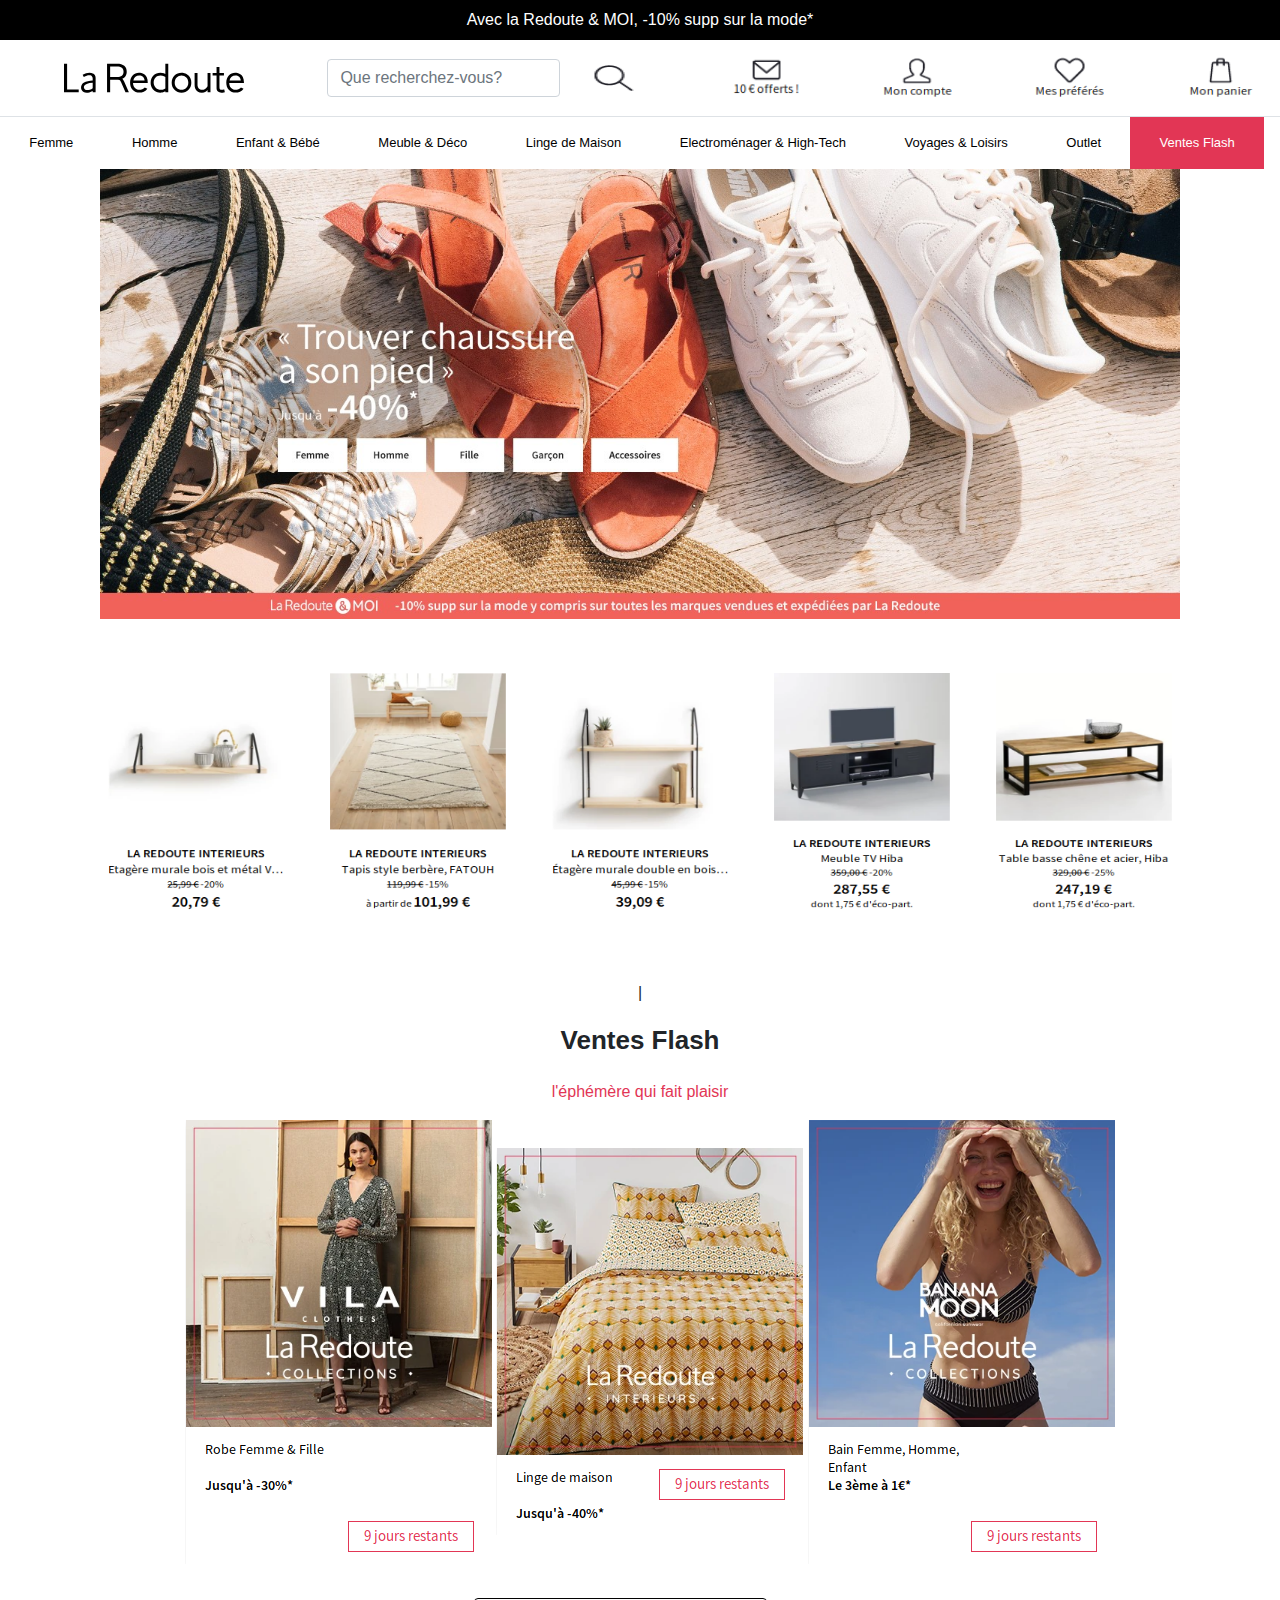
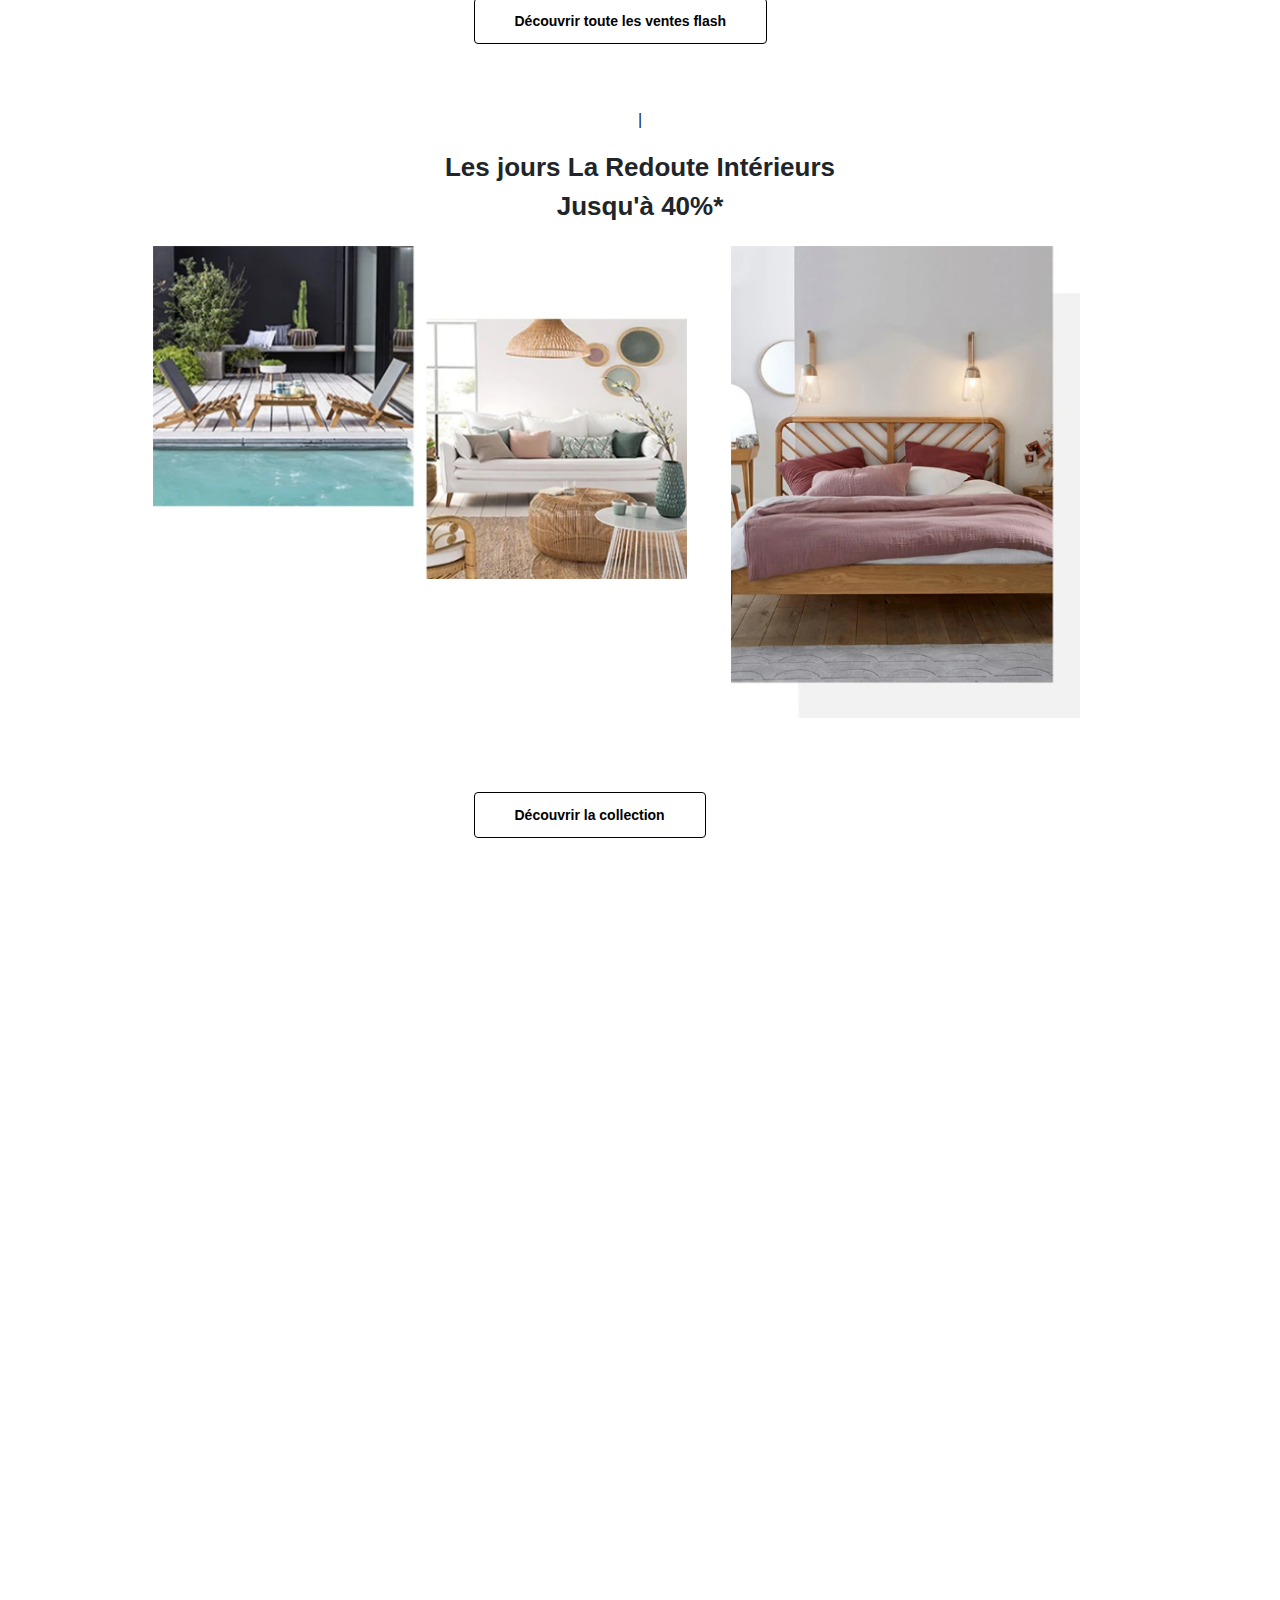
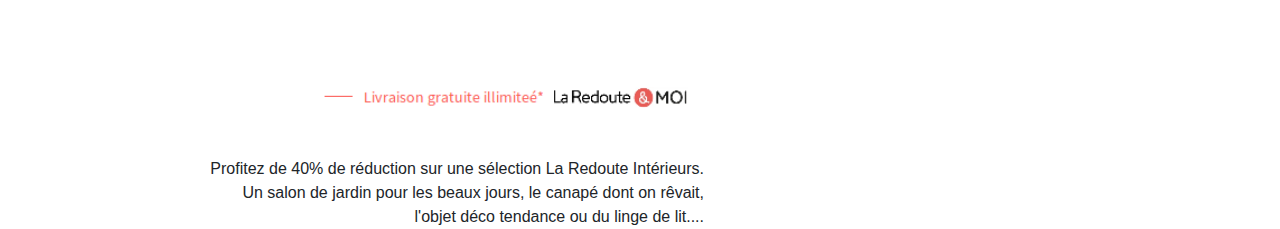
==== index.html @ 473d4fde "images à jour / carousel 1 & 2 + bloc 1 ok" ====
<!doctype html>
<html lang="fr">
<head>
  <meta charset="utf-8" />
  <meta name="viewport" content="width=device-width, initial-scale=1, shrink-to-fit=no">
  <link rel="stylesheet" href="https://stackpath.bootstrapcdn.com/bootstrap/4.3.1/css/bootstrap.min.css" integrity="sha384-ggOyR0iXCbMQv3Xipma34MD+dH/1fQ784/j6cY/iJTQUOhcWr7x9JvoRxT2MZw1T" crossorigin="anonymous" />
  <link rel="stylesheet" href="style.css" />
</head>
<body>
  <!--LE HEADER-->
  <header>
    <!--LA BARRE NOIR-->
    <div class="d-block p-2   text-white text-center col-sm-2 col-md col-lg"><p class="text1">Avec la Redoute & MOI, -10% supp sur la mode*</p>
    </div>
    <!--LA NAVBAR AVEC LOGO-->
    <nav id="nav1" class="navbar navbar-light bg-white border-bottom col-sm-2 col-md col-lg  ">
      <a class="navbar-brand" href="#">
        <img src="images/0a.svg" class="ml-5" width="180" height="46.2" alt="Logo LaRedoute">
      </a>
      <form class="form-inline"> 
        <input class="form-control mr-sm-2 " width="80" height="40" type="search" placeholder="Que recherchez-vous?" aria-label="Search">
                <button class="btn btn-default my-2 my-sm-0" type="submit"><span class="glyphicon glyphicon-search"><img src="icons/1a.png" class="mr-1 " width="60" height="40" alt="search" /></button>
        </form>
        <img src="icons/1b.png" class="mr-1 " width="80" height="60" alt="mail"/>
        <img src="icons/1c.png" class="mr-1" width="80" height="60" alt="avatar" />
        <img src="icons/1d.png" class="mr-1" width="80" height="60" alt="coeur" />
        <img src="icons/1e.png" class="mr-1" width="80" height="60" alt="panier" />
      </nav>
      <!--2EME NAVBAR AVEC VENTE FLASH ACTIVE-->
      <nav class="nav nav-pills flex-column flex-sm-row">
        <a class="flex-sm-fill text-sm-center nav-link p-3 elementnav " href="#">Femme</a>
        <a class="flex-sm-fill text-sm-center nav-link p-3 elementnav " href="#">Homme</a>
        <a class="flex-sm-fill text-sm-center nav-link p-3 elementnav" href="#">Enfant & Bébé</a>
        <a class="flex-sm-fill text-sm-center nav-link p-3 elementnav" href="#">Meuble & Déco</a>
        <a class="flex-sm-fill text-sm-center nav-link p-3 elementnav" href="#">Linge de Maison</a>
        <a class="flex-sm-fill text-sm-center nav-link p-3 elementnav " href="#">Electroménager & High-Tech</a>
        <a class="flex-sm-fill text-sm-center nav-link p-3 elementnav " href="#">Voyages & Loisirs</a>
        <a class="flex-sm-fill text-sm-center nav-link p-3 elementnav" href="#">Outlet</a>
        <a class="flex-sm-fill text-sm-center nav-link active mr-3 vflash p-3 rounded-0 elementnav bg-danger"  href="#">Ventes Flash</a>
      </nav>


        <!-- Le BODY -->


      <!--LE FOND D'ECRAN-->
      <div class="container" >
        <div class="row">
          <div class="col-sm-12 col-md-12 col-lg-12 ">
            <a href="#"><img id="img1" src="images/1a.jpg" class=" img-fluid img-responsive col col-md-12 col-lg-12 align-items-center"  alt="La redoute fond principal" /></a>
          </div>
        </div>

        <div class="d-block p-4 bg-white section"></div>

<!-- CAROUSEL 1 -->



        <div class="container">
          <div class="row">
            <div class="col    font-weight-bold ">
              <a href="#"><img src="images/2a.png" class=" img-responsive graduateicon" width="190" height="250" alt="image article1"  /></a>
              
            </div>
            <div class="col font-weight-bold">
             <a href="#"><img src="images/2b.png" class=" img-responsive graduateicon" width="190" height="250" alt="image article1"  /></a>
           
            </div>
            <div class="col  font-weight-bold">
             <a href="#"><img src="images/2c.png" class=" img-responsive graduateicon" width="190" height="250" alt="image article1"  /></a>
             
            </div>

            <div class="col  font-weight-bold">
             <a href="#"><img src="images/2d.png" class=" img-responsive graduateicon" width="190" height="250" alt="image article1"  /></a>
             
            </div>

            <div class="col  font-weight-bold">
              <a href="#"><img src="images/2e.png" class=" img-responsive graduateicon" width="190" height="250" alt="image article1"  /></a>
             
            </div>
          </div>
        </div>

        <p><br /><br /></p>

        <div id="catalog" class="catalog-subtitle titre">
  <p class="nand">|</p>
   <p class="catalog">Ventes Flash</p>
  <p id="police1">l'éphémère qui fait plaisir</p>
</div>



<!-- CROUSEL 2 -->

<div id="carousel2" class="carousel slide" data-ride="carousel" data-interval="false">
  <div class="carousel-inner">
    <div class="carousel-item active">
      <img src="images/3a.png" class="d-inline" alt="...">
    <img src="images/3b.png" class="d-inline" alt="...">
    <img src="images/3c.png" class="d-inline" alt="...">
    </div>
    
    <div class="carousel-item">
      <img src="images/3d.png" class="d-inline" alt="...">
    <img src="images/3e.png" class="d-inline" alt="...">
    <img src="images/3f.png" class="d-inline" alt="...">
    </div>

    
  </div>
   <a class="left carousel-control" href="#carousel2" role="button" data-slide="prev">
      <span id="chevron1" class="glyphicon glyphicon-chevron-left" aria-hidden="true"> </span>
    <span class="sr-only">Previous</span>
    </a>
  <a class="right carousel-control" href="#carousel-example-generic" role="button" data-slide="next">
    <span id="chevron2" class="glyphicon glyphicon-chevron-right" aria-hidden="true"></span>
    <span class="sr-only">Next</span>
  </a>
</div>

<button id="button0" type="button" class="btn btn-outline-dark" data-target="#">Découvrir toute les ventes flash</button>

<p><br /><br /></p>

<!-- Bloc 1 après carousel 2 -->

<div class="catalog-subtitle titre">
  <p class="nand">|</p>
    <p class="catalog">Les jours La Redoute Intérieurs<br />
Jusqu'à 40%*</p>
</div>

  <div class="row">

        <div id="bloc1" class="col-xs-12 col-sm-5"> <img src="images/4b.png" title="Découvrir la collection" width="120%"></div>

       <div id="bloc2" class="col-xs-12 col-sm-7"> 
       
         
        <img src="images/4a.png" title="Découvrir la collection" width="55%"></div>

        <div id="bloc3" class="col-xs-12 col-sm-5"> <img src="images/4c.png" title="Découvrir la collection" width="145%"></div>

        <p id="p1" class="text margin-b">Profitez de 40% de réduction sur une sélection La Redoute Intérieurs.<br />
          Un salon de jardin pour les beaux jours, le canapé dont on rêvait,<br />
        l'objet déco tendance ou du linge de lit....</p>
     
 </div>

<p><br /><br /></p>


 <button id="button0" type="button" class="btn btn-outline-dark" data-target="#">Découvrir la collection</button>

 <p><br /><br /></p>




 










        <footer>


        </footer>
        <script src="https://code.jquery.com/jquery-3.3.1.slim.min.js" integrity="sha384-q8i/X+965DzO0rT7abK41JStQIAqVgRVzpbzo5smXKp4YfRvH+8abtTE1Pi6jizo" crossorigin="anonymous"></script>
        <script src="https://cdnjs.cloudflare.com/ajax/libs/popper.js/1.14.7/umd/popper.min.js" integrity="sha384-UO2eT0CpHqdSJQ6hJty5KVphtPhzWj9WO1clHTMGa3JDZwrnQq4sF86dIHNDz0W1" crossorigin="anonymous"></script>
        <script src="https://stackpath.bootstrapcdn.com/bootstrap/4.3.1/js/bootstrap.min.js" integrity="sha384-JjSmVgyd0p3pXB1rRibZUAYoIIy6OrQ6VrjIEaFf/nJGzIxFDsf4x0xIM+B07jRM" crossorigin="anonymous"></script>
      </body>
      </html>
---- style.css ----
/*PARTIE HEADER*/

  /*LE BLOC NOIR*/
  .d-block
  {
    background-color: black;
    height:40px;
  }

  /*LA NAV BARRE AVEC LE LOGO*/





  /*LA NAV AVEC VENTES FLASH ACTIVE*/

  .vflash
  {
    background-color: #e23655 !important;
  }

  .elementnav
  {
    color: black;
    font-size: 13px;
}


/*PARTIE BODY*/


body {
	background-color: #ffffff;
}


header {
	background-color: #ffffff;
}

#img1
{
width: 100%;
height: 100%;
position: relative;
}

.catalog
{
	margin-top: 0;
margin-bottom: 20px;
font-size: 26px;
font-weight: bold;
text-align: center;
}

#bloc1
{
 position: relative;
 left: 6%;
 }

 #bloc2
 {
 	position: relative;
 	left: 15%;
 }

#bloc3
{
	position: absolute;
	top: 365%;
	left: -4%;
}

#p1
{
	text-align: right;
width: 100%;
padding-left: 35%;
position: absolute;
left: -45%;
top : 373%;
}

#button0
{
	margin-top: 10px;
background: transparent;
border: solid 1px #010101;
padding: 14px 40px;
font: 600 14px 'Source Sans Pro',arial;
    font-family: "Source Sans Pro", arial;
color: #010101;
position: relative;
left: 35%;
}

#carousel2 
{
	background-image:none !important;
   filter:none !important;
   position: relative;
   left: 9%;
}

.glyphicon.glyphicon-chevron-right
{
   color:black; 
   }
   
  #chevron1, #chevron2
   {
   	margin-left : 10%;
   	color:black;
   } 

.nand 
{
text-align: center;
}

#police1
{
	color: #E23655;
	font-family: 'Sacramento',arial!important;
text-align: center;

}
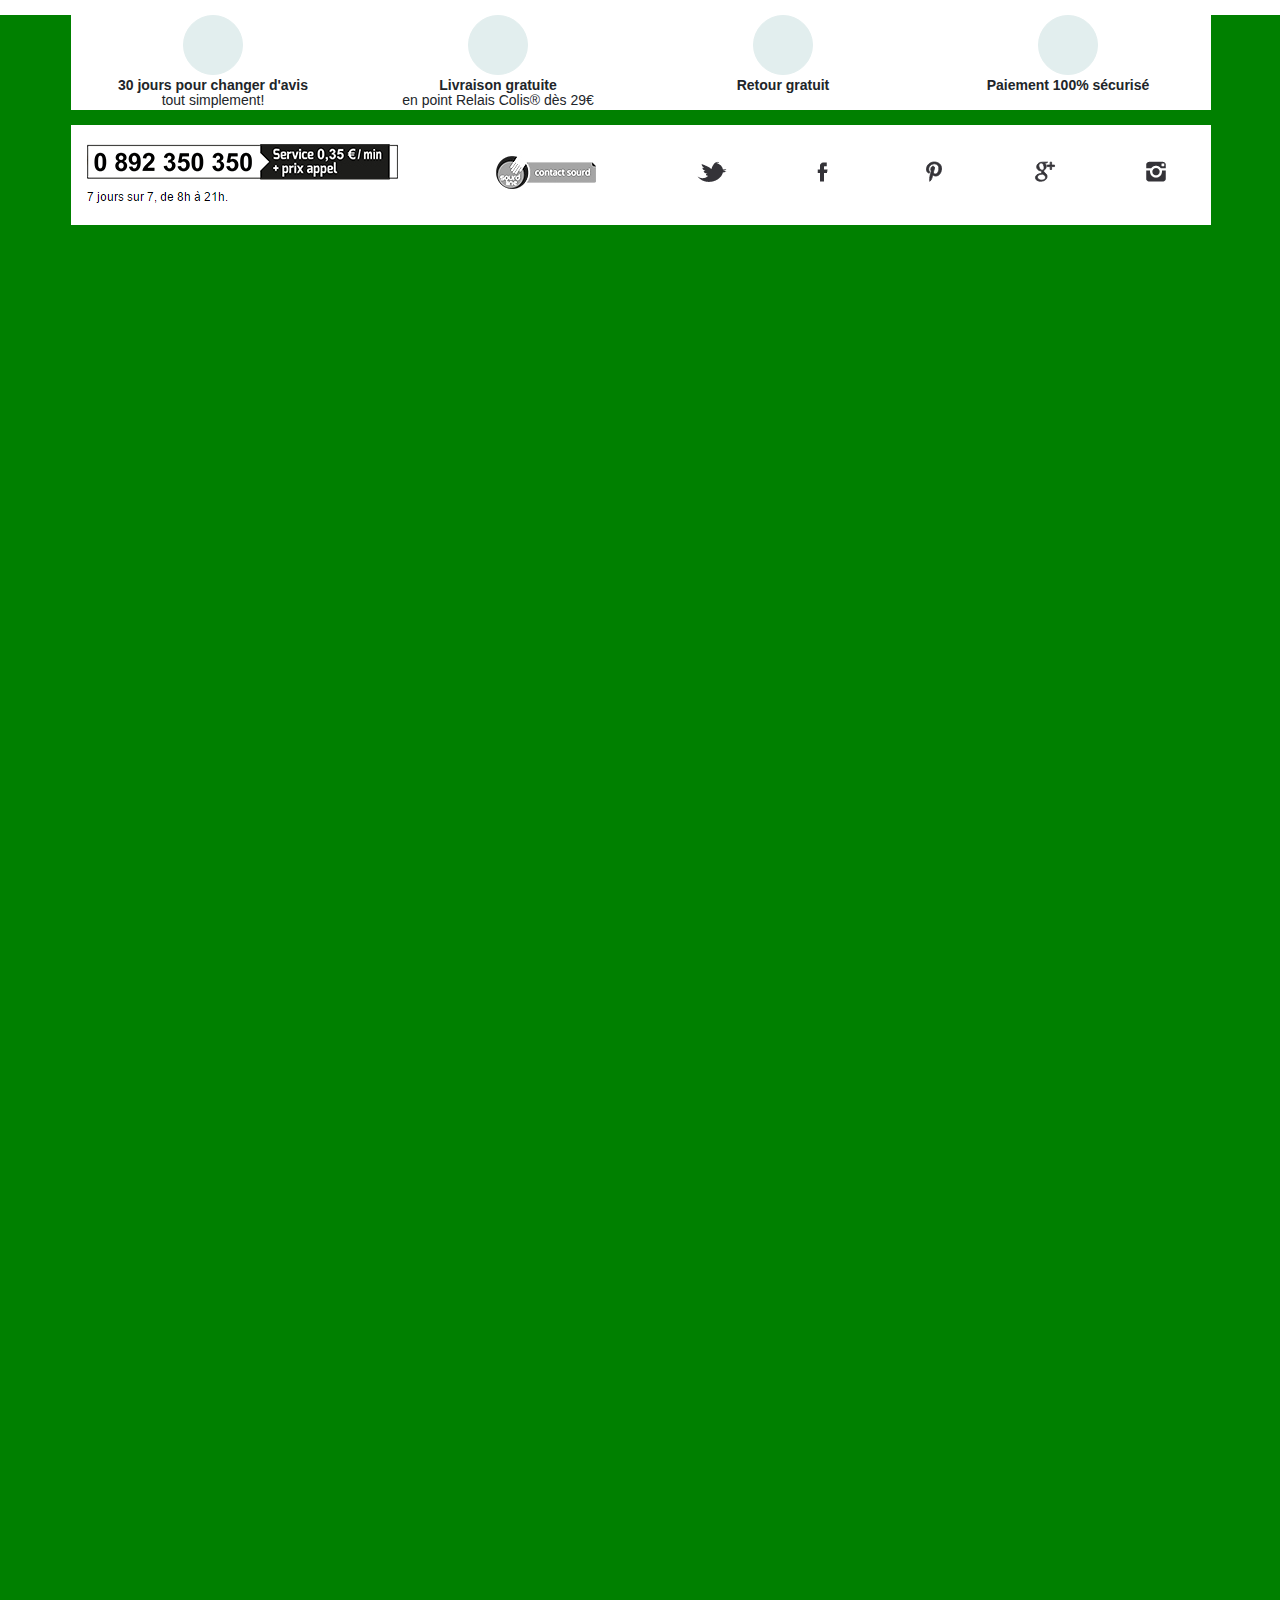
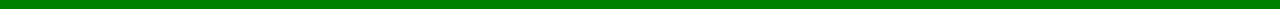
==== commit b3356c2a: "footer en cours" ====
--- a/index.html
+++ b/index.html
@@ -1,167 +1,15 @@
+
 <!doctype html>
 <html lang="fr">
+
 <head>
-  <meta charset="utf-8" />
+  <meta charset="utf-8">
+  <link rel="stylesheet" href="https://stackpath.bootstrapcdn.com/bootstrap/4.3.1/css/bootstrap.min.css" integrity="sha384-ggOyR0iXCbMQv3Xipma34MD+dH/1fQ784/j6cY/iJTQUOhcWr7x9JvoRxT2MZw1T" crossorigin="anonymous" />
   <meta name="viewport" content="width=device-width, initial-scale=1, shrink-to-fit=no">
-  <link rel="stylesheet" href="https://stackpath.bootstrapcdn.com/bootstrap/4.3.1/css/bootstrap.min.css" integrity="sha384-ggOyR0iXCbMQv3Xipma34MD+dH/1fQ784/j6cY/iJTQUOhcWr7x9JvoRxT2MZw1T" crossorigin="anonymous" />
-  <link rel="stylesheet" href="style.css" />
+  <link rel="stylesheet" href="style.css"/>
+  <link rel="stylesheet" media="screen and (max-width: 1280px)" href="petite_resolution.css" />
 </head>
 <body>
-  <!--LE HEADER-->
-  <header>
-    <!--LA BARRE NOIR-->
-    <div class="d-block p-2   text-white text-center col-sm-2 col-md col-lg"><p class="text1">Avec la Redoute & MOI, -10% supp sur la mode*</p>
-    </div>
-    <!--LA NAVBAR AVEC LOGO-->
-    <nav id="nav1" class="navbar navbar-light bg-white border-bottom col-sm-2 col-md col-lg  ">
-      <a class="navbar-brand" href="#">
-        <img src="images/0a.svg" class="ml-5" width="180" height="46.2" alt="Logo LaRedoute">
-      </a>
-      <form class="form-inline"> 
-        <input class="form-control mr-sm-2 " width="80" height="40" type="search" placeholder="Que recherchez-vous?" aria-label="Search">
-                <button class="btn btn-default my-2 my-sm-0" type="submit"><span class="glyphicon glyphicon-search"><img src="icons/1a.png" class="mr-1 " width="60" height="40" alt="search" /></button>
-        </form>
-        <img src="icons/1b.png" class="mr-1 " width="80" height="60" alt="mail"/>
-        <img src="icons/1c.png" class="mr-1" width="80" height="60" alt="avatar" />
-        <img src="icons/1d.png" class="mr-1" width="80" height="60" alt="coeur" />
-        <img src="icons/1e.png" class="mr-1" width="80" height="60" alt="panier" />
-      </nav>
-      <!--2EME NAVBAR AVEC VENTE FLASH ACTIVE-->
-      <nav class="nav nav-pills flex-column flex-sm-row">
-        <a class="flex-sm-fill text-sm-center nav-link p-3 elementnav " href="#">Femme</a>
-        <a class="flex-sm-fill text-sm-center nav-link p-3 elementnav " href="#">Homme</a>
-        <a class="flex-sm-fill text-sm-center nav-link p-3 elementnav" href="#">Enfant & Bébé</a>
-        <a class="flex-sm-fill text-sm-center nav-link p-3 elementnav" href="#">Meuble & Déco</a>
-        <a class="flex-sm-fill text-sm-center nav-link p-3 elementnav" href="#">Linge de Maison</a>
-        <a class="flex-sm-fill text-sm-center nav-link p-3 elementnav " href="#">Electroménager & High-Tech</a>
-        <a class="flex-sm-fill text-sm-center nav-link p-3 elementnav " href="#">Voyages & Loisirs</a>
-        <a class="flex-sm-fill text-sm-center nav-link p-3 elementnav" href="#">Outlet</a>
-        <a class="flex-sm-fill text-sm-center nav-link active mr-3 vflash p-3 rounded-0 elementnav bg-danger"  href="#">Ventes Flash</a>
-      </nav>
-
-
-        <!-- Le BODY -->
-
-
-      <!--LE FOND D'ECRAN-->
-      <div class="container" >
-        <div class="row">
-          <div class="col-sm-12 col-md-12 col-lg-12 ">
-            <a href="#"><img id="img1" src="images/1a.jpg" class=" img-fluid img-responsive col col-md-12 col-lg-12 align-items-center"  alt="La redoute fond principal" /></a>
-          </div>
-        </div>
-
-        <div class="d-block p-4 bg-white section"></div>
-
-<!-- CAROUSEL 1 -->
-
-
-
-        <div class="container">
-          <div class="row">
-            <div class="col    font-weight-bold ">
-              <a href="#"><img src="images/2a.png" class=" img-responsive graduateicon" width="190" height="250" alt="image article1"  /></a>
-              
-            </div>
-            <div class="col font-weight-bold">
-             <a href="#"><img src="images/2b.png" class=" img-responsive graduateicon" width="190" height="250" alt="image article1"  /></a>
-           
-            </div>
-            <div class="col  font-weight-bold">
-             <a href="#"><img src="images/2c.png" class=" img-responsive graduateicon" width="190" height="250" alt="image article1"  /></a>
-             
-            </div>
-
-            <div class="col  font-weight-bold">
-             <a href="#"><img src="images/2d.png" class=" img-responsive graduateicon" width="190" height="250" alt="image article1"  /></a>
-             
-            </div>
-
-            <div class="col  font-weight-bold">
-              <a href="#"><img src="images/2e.png" class=" img-responsive graduateicon" width="190" height="250" alt="image article1"  /></a>
-             
-            </div>
-          </div>
-        </div>
-
-        <p><br /><br /></p>
-
-        <div id="catalog" class="catalog-subtitle titre">
-  <p class="nand">|</p>
-   <p class="catalog">Ventes Flash</p>
-  <p id="police1">l'éphémère qui fait plaisir</p>
-</div>
-
-
-
-<!-- CROUSEL 2 -->
-
-<div id="carousel2" class="carousel slide" data-ride="carousel" data-interval="false">
-  <div class="carousel-inner">
-    <div class="carousel-item active">
-      <img src="images/3a.png" class="d-inline" alt="...">
-    <img src="images/3b.png" class="d-inline" alt="...">
-    <img src="images/3c.png" class="d-inline" alt="...">
-    </div>
-    
-    <div class="carousel-item">
-      <img src="images/3d.png" class="d-inline" alt="...">
-    <img src="images/3e.png" class="d-inline" alt="...">
-    <img src="images/3f.png" class="d-inline" alt="...">
-    </div>
-
-    
-  </div>
-   <a class="left carousel-control" href="#carousel2" role="button" data-slide="prev">
-      <span id="chevron1" class="glyphicon glyphicon-chevron-left" aria-hidden="true"> </span>
-    <span class="sr-only">Previous</span>
-    </a>
-  <a class="right carousel-control" href="#carousel-example-generic" role="button" data-slide="next">
-    <span id="chevron2" class="glyphicon glyphicon-chevron-right" aria-hidden="true"></span>
-    <span class="sr-only">Next</span>
-  </a>
-</div>
-
-<button id="button0" type="button" class="btn btn-outline-dark" data-target="#">Découvrir toute les ventes flash</button>
-
-<p><br /><br /></p>
-
-<!-- Bloc 1 après carousel 2 -->
-
-<div class="catalog-subtitle titre">
-  <p class="nand">|</p>
-    <p class="catalog">Les jours La Redoute Intérieurs<br />
-Jusqu'à 40%*</p>
-</div>
-
-  <div class="row">
-
-        <div id="bloc1" class="col-xs-12 col-sm-5"> <img src="images/4b.png" title="Découvrir la collection" width="120%"></div>
-
-       <div id="bloc2" class="col-xs-12 col-sm-7"> 
-       
-         
-        <img src="images/4a.png" title="Découvrir la collection" width="55%"></div>
-
-        <div id="bloc3" class="col-xs-12 col-sm-5"> <img src="images/4c.png" title="Découvrir la collection" width="145%"></div>
-
-        <p id="p1" class="text margin-b">Profitez de 40% de réduction sur une sélection La Redoute Intérieurs.<br />
-          Un salon de jardin pour les beaux jours, le canapé dont on rêvait,<br />
-        l'objet déco tendance ou du linge de lit....</p>
-     
- </div>
-
-<p><br /><br /></p>
-
-
- <button id="button0" type="button" class="btn btn-outline-dark" data-target="#">Découvrir la collection</button>
-
- <p><br /><br /></p>
-
-
-
-
- 
 
 
 
@@ -171,13 +19,66 @@
 
 
 
+<!---debut footer--->
+<footer id="footer">
+  <div class="container" id="ContainerSize1">
+    <div class="row ">
+      <div class="col-xs-12 col-md-12 col-sm-12" id="miniature">
 
-        <footer>
+        <div class="row">
+         <div class="col-sm-12 col-md-3" id="bloc">
+            <div class="cercle"></div>
+            <p class="text-center"><b>30 jours pour changer d'avis</b><br />tout simplement!</p>
+          </div>
+
+          <div class="col-sm-12 col-md-3 " id="bloc">
+            <div class="cercle"></div>
+            <p class="text-center"><b>Livraison gratuite</b><br /> en point Relais Colis® dès 29€</p>
+          </div>
+
+          <div class="col-sm-12 col-md-3 " id="bloc">
+            <div class="cercle"></div>
+            <p class="text-center"><b>Retour gratuit</b><br /></p>
+          </div>
+
+          <div class="col-sm-12 col-md-3 " id="bloc">
+            <div class="cercle"></div>
+            <p class="text-center"><b>Paiement 100% sécurisé</b><br /></p>
+          </div>
+
+        </div>
+      </div>
+    </div>
+  </div>
+
+<!---contact--->
+<div class="container" id="ContainerSize2">
+  <div class="row" id="RowSize">
+  <div class="col-xs-3 col-sm-4">
+<img src="imgyo/numero_payant2017.gif" id="ServiceClient" alt="">
+</div>
+
+<div class="col-sm-2 hidden-xs text-center">
+  <img src="imgyo/sourdine_new_bis.gif" id="Sourdine" alt="">
+</div>
 
 
-        </footer>
-        <script src="https://code.jquery.com/jquery-3.3.1.slim.min.js" integrity="sha384-q8i/X+965DzO0rT7abK41JStQIAqVgRVzpbzo5smXKp4YfRvH+8abtTE1Pi6jizo" crossorigin="anonymous"></script>
-        <script src="https://cdnjs.cloudflare.com/ajax/libs/popper.js/1.14.7/umd/popper.min.js" integrity="sha384-UO2eT0CpHqdSJQ6hJty5KVphtPhzWj9WO1clHTMGa3JDZwrnQq4sF86dIHNDz0W1" crossorigin="anonymous"></script>
-        <script src="https://stackpath.bootstrapcdn.com/bootstrap/4.3.1/js/bootstrap.min.js" integrity="sha384-JjSmVgyd0p3pXB1rRibZUAYoIIy6OrQ6VrjIEaFf/nJGzIxFDsf4x0xIM+B07jRM" crossorigin="anonymous"></script>
-      </body>
-      </html>
+<div class="col-xs-3 col-sm-6 reseaux">
+<img src="iconyo/reseau_sociaux.png" id="Reseaux" alt="">
+</div>
+</div>
+</div>
+</div>
+</div>
+<!---services--->
+
+
+
+
+
+</footer>
+<script src="https://code.jquery.com/jquery-3.3.1.slim.min.js" integrity="sha384-q8i/X+965DzO0rT7abK41JStQIAqVgRVzpbzo5smXKp4YfRvH+8abtTE1Pi6jizo" crossorigin="anonymous"></script>
+<script src="https://cdnjs.cloudflare.com/ajax/libs/popper.js/1.14.7/umd/popper.min.js" integrity="sha384-UO2eT0CpHqdSJQ6hJty5KVphtPhzWj9WO1clHTMGa3JDZwrnQq4sF86dIHNDz0W1" crossorigin="anonymous"></script>
+<script src="https://stackpath.bootstrapcdn.com/bootstrap/4.3.1/js/bootstrap.min.js" integrity="sha384-JjSmVgyd0p3pXB1rRibZUAYoIIy6OrQ6VrjIEaFf/nJGzIxFDsf4x0xIM+B07jRM" crossorigin="anonymous"></script>
+</body>
+</html>
--- a/style.css
+++ b/style.css
@@ -1,130 +1,65 @@
-/*PARTIE HEADER*/
 
-  /*LE BLOC NOIR*/
-  .d-block
-  {
-    background-color: black;
-    height:40px;
-  }
-
-  /*LA NAV BARRE AVEC LE LOGO*/
-
-
-
-
-
-  /*LA NAV AVEC VENTES FLASH ACTIVE*/
-
-  .vflash
-  {
-    background-color: #e23655 !important;
-  }
-
-  .elementnav
-  {
-    color: black;
-    font-size: 13px;
+#footer{
+  background-color: green;
+  height: 1593.95px;
+  width: 1281px;
 }
 
-
-/*PARTIE BODY*/
-
-
-body {
-	background-color: #ffffff;
+#ContainerSize1{
+  margin-top: 15px;
 }
 
-
-header {
-	background-color: #ffffff;
+#bloc{
+  width: 292.5px;
+  height: 95px;
 }
 
-#img1
-{
-width: 100%;
-height: 100%;
-position: relative;
+#bloc2{
+  width: 292.5px;
+  height: 95px;
 }
 
-.catalog
-{
-	margin-top: 0;
-margin-bottom: 20px;
-font-size: 26px;
-font-weight: bold;
-text-align: center;
+#miniature{
+  background-color: white;
+  text-align: center;
+  line-height: 15px;
+  font-size: 14px;
+  margin-bottom: none;
 }
 
-#bloc1
-{
- position: relative;
- left: 6%;
- }
-
- #bloc2
- {
- 	position: relative;
- 	left: 15%;
- }
-
-#bloc3
-{
-	position: absolute;
-	top: 365%;
-	left: -4%;
+.cercle {
+    background-color: #e2eeee;
+    display: inline-block;
+    height: 60px;
+    width: 60px;
+    border-radius: 100%;
+    border: 1px solid #e2eeee;
+    margin-top: none;
+    text-align: center;
 }
 
-#p1
-{
-	text-align: right;
-width: 100%;
-padding-left: 35%;
-position: absolute;
-left: -45%;
-top : 373%;
+#ContainerSize2{
+  width: 1170px;
+  height: 100px;
 }
 
-#button0
-{
-	margin-top: 10px;
-background: transparent;
-border: solid 1px #010101;
-padding: 14px 40px;
-font: 600 14px 'Source Sans Pro',arial;
-    font-family: "Source Sans Pro", arial;
-color: #010101;
-position: relative;
-left: 35%;
+#RowSize{
+margin-top: 15px;
+background-color: white;
+height: 100px;
+
 }
 
-#carousel2 
-{
-	background-image:none !important;
-   filter:none !important;
-   position: relative;
-   left: 9%;
+#ServiceClient{
+  margin-top: 18px;
+  width: 314px;
+  height: 62px;
 }
 
-.glyphicon.glyphicon-chevron-right
-{
-   color:black; 
-   }
-   
-  #chevron1, #chevron2
-   {
-   	margin-left : 10%;
-   	color:black;
-   } 
-
-.nand 
-{
-text-align: center;
+#Sourdine{
+margin-top: 30px;
 }
 
-#police1
-{
-	color: #E23655;
-	font-family: 'Sacramento',arial!important;
-text-align: center;
-
-}+#Reseaux{
+  margin-top: 30px;
+}
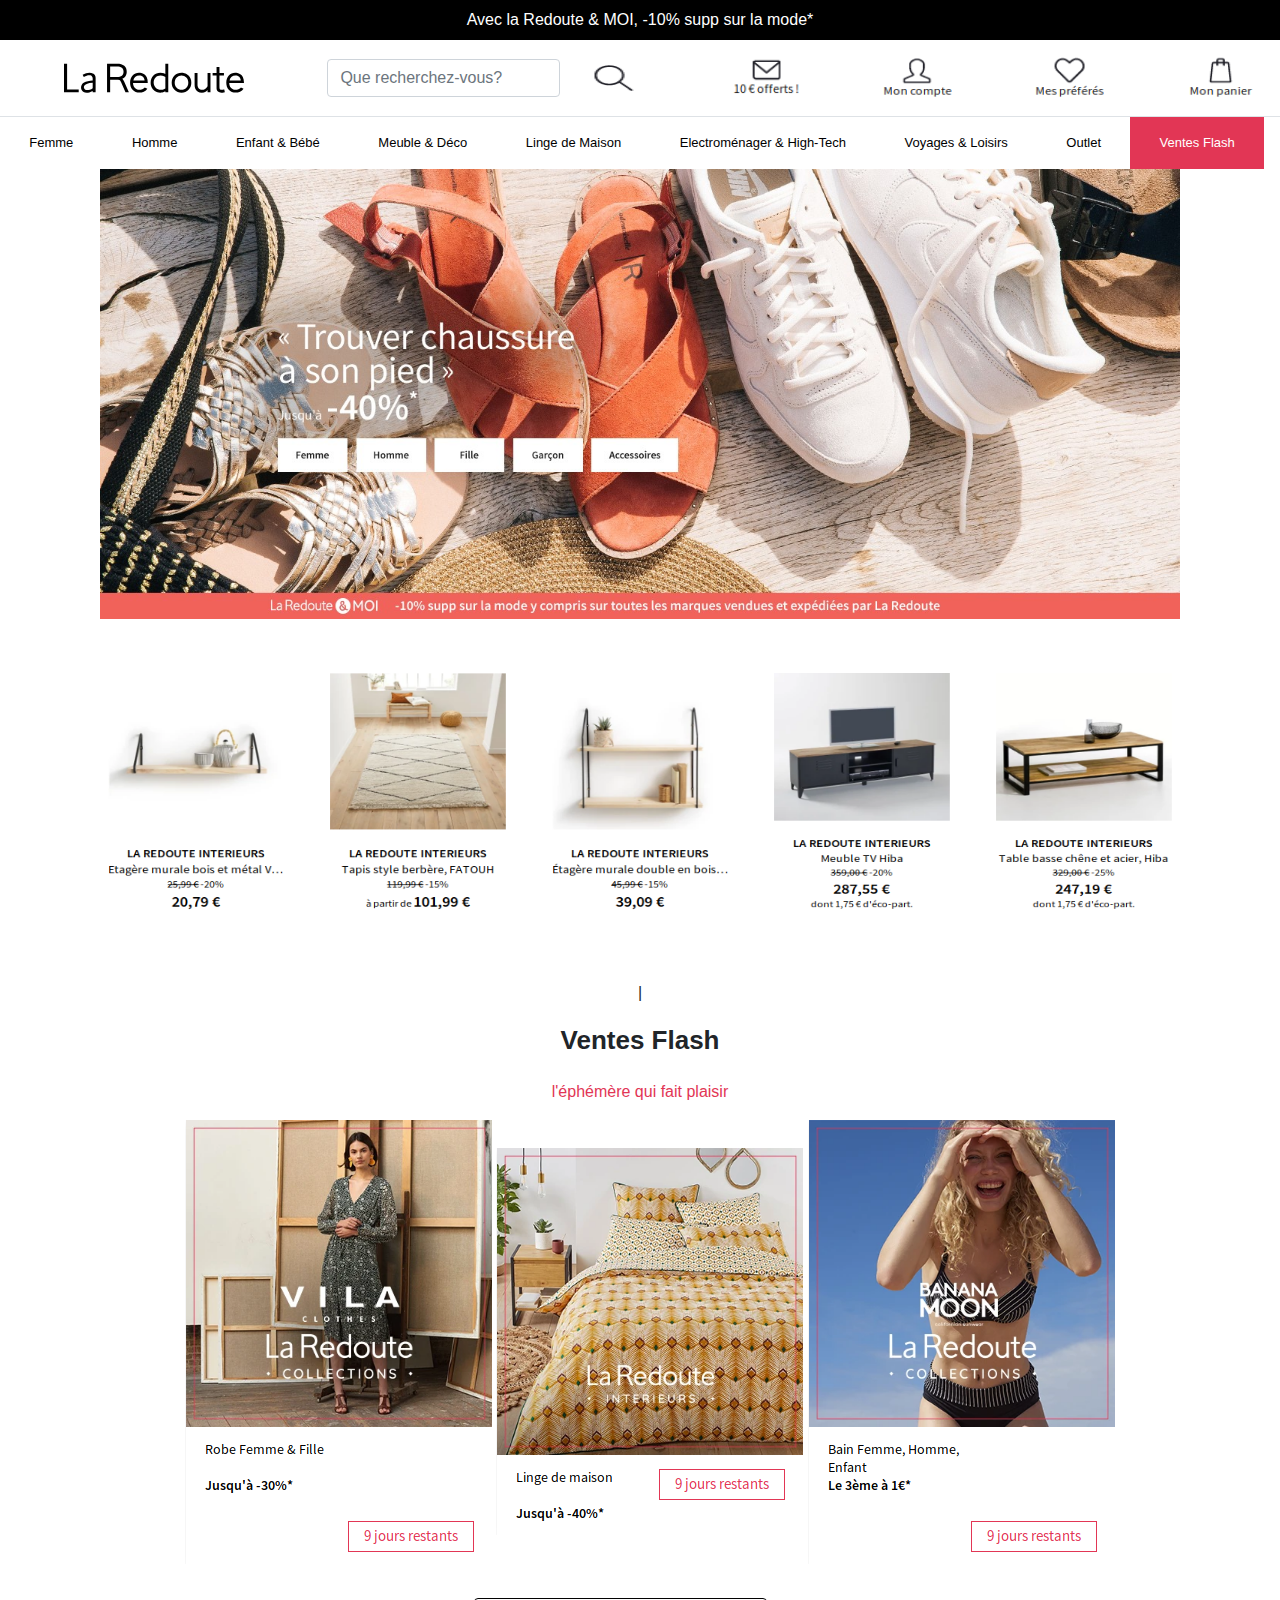
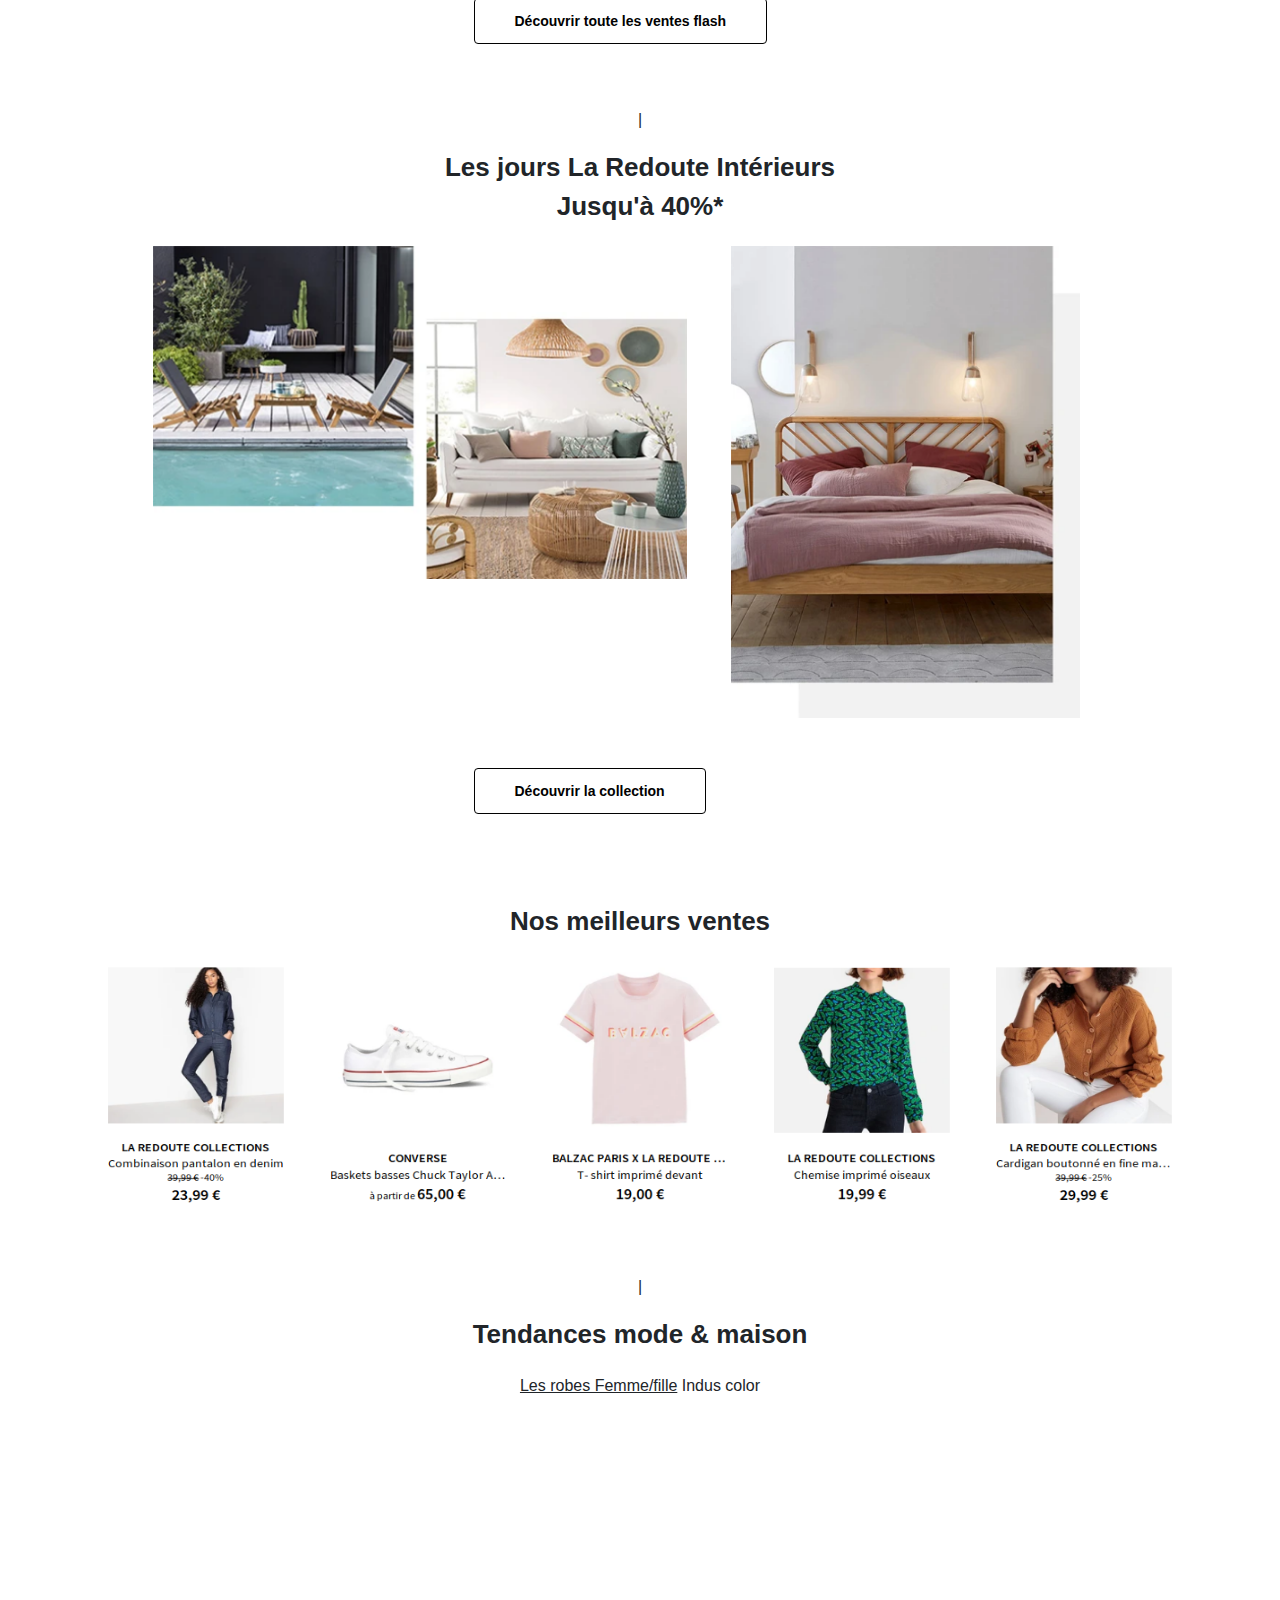
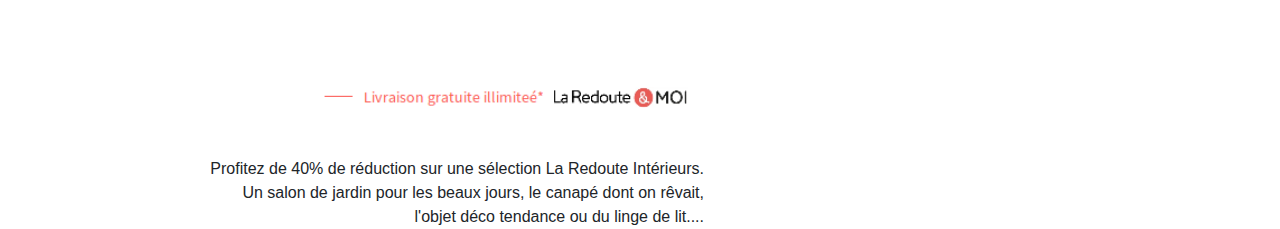
==== commit c3ab735a: "images re à jour / bloc 1 + carousel 3 ok" ====
--- a/index.html
+++ b/index.html
@@ -1,84 +1,225 @@
-
 <!doctype html>
 <html lang="fr">
-
 <head>
-  <meta charset="utf-8">
+  <meta charset="utf-8" />
+  <meta name="viewport" content="width=device-width, initial-scale=1, shrink-to-fit=no">
   <link rel="stylesheet" href="https://stackpath.bootstrapcdn.com/bootstrap/4.3.1/css/bootstrap.min.css" integrity="sha384-ggOyR0iXCbMQv3Xipma34MD+dH/1fQ784/j6cY/iJTQUOhcWr7x9JvoRxT2MZw1T" crossorigin="anonymous" />
-  <meta name="viewport" content="width=device-width, initial-scale=1, shrink-to-fit=no">
-  <link rel="stylesheet" href="style.css"/>
-  <link rel="stylesheet" media="screen and (max-width: 1280px)" href="petite_resolution.css" />
+  <link rel="stylesheet" href="style.css" />
 </head>
 <body>
-
-
-
-
-
-
-
-
-
-<!---debut footer--->
-<footer id="footer">
-  <div class="container" id="ContainerSize1">
-    <div class="row ">
-      <div class="col-xs-12 col-md-12 col-sm-12" id="miniature">
-
+  <!--LE HEADER-->
+  <header>
+    <!--LA BARRE NOIR-->
+    <div class="d-block p-2   text-white text-center col-sm-2 col-md col-lg"><p class="text1">Avec la Redoute & MOI, -10% supp sur la mode*</p>
+    </div>
+    <!--LA NAVBAR AVEC LOGO-->
+    <nav id="nav1" class="navbar navbar-light bg-white border-bottom col-sm-2 col-md col-lg  ">
+      <a class="navbar-brand" href="#">
+        <img src="images/0a.svg" class="ml-5" width="180" height="46.2" alt="Logo LaRedoute">
+      </a>
+      <form class="form-inline"> 
+        <input class="form-control mr-sm-2 " width="80" height="40" type="search" placeholder="Que recherchez-vous?" aria-label="Search">
+                <button class="btn btn-default my-2 my-sm-0" type="submit"><span class="glyphicon glyphicon-search"><img src="icons/1a.png" class="mr-1 " width="60" height="40" alt="search" /></button>
+        </form>
+        <img src="icons/1b.png" class="mr-1 " width="80" height="60" alt="mail"/>
+        <img src="icons/1c.png" class="mr-1" width="80" height="60" alt="avatar" />
+        <img src="icons/1d.png" class="mr-1" width="80" height="60" alt="coeur" />
+        <img src="icons/1e.png" class="mr-1" width="80" height="60" alt="panier" />
+      </nav>
+      <!--2EME NAVBAR AVEC VENTE FLASH ACTIVE-->
+      <nav class="nav nav-pills flex-column flex-sm-row">
+        <a class="flex-sm-fill text-sm-center nav-link p-3 elementnav " href="#">Femme</a>
+        <a class="flex-sm-fill text-sm-center nav-link p-3 elementnav " href="#">Homme</a>
+        <a class="flex-sm-fill text-sm-center nav-link p-3 elementnav" href="#">Enfant & Bébé</a>
+        <a class="flex-sm-fill text-sm-center nav-link p-3 elementnav" href="#">Meuble & Déco</a>
+        <a class="flex-sm-fill text-sm-center nav-link p-3 elementnav" href="#">Linge de Maison</a>
+        <a class="flex-sm-fill text-sm-center nav-link p-3 elementnav " href="#">Electroménager & High-Tech</a>
+        <a class="flex-sm-fill text-sm-center nav-link p-3 elementnav " href="#">Voyages & Loisirs</a>
+        <a class="flex-sm-fill text-sm-center nav-link p-3 elementnav" href="#">Outlet</a>
+        <a class="flex-sm-fill text-sm-center nav-link active mr-3 vflash p-3 rounded-0 elementnav bg-danger"  href="#">Ventes Flash</a>
+      </nav>
+
+
+        <!-- Le BODY -->
+
+
+      <!--LE FOND D'ECRAN-->
+      <div class="container" >
         <div class="row">
-         <div class="col-sm-12 col-md-3" id="bloc">
-            <div class="cercle"></div>
-            <p class="text-center"><b>30 jours pour changer d'avis</b><br />tout simplement!</p>
+          <div class="col-sm-12 col-md-12 col-lg-12 ">
+            <a href="#"><img id="img1" src="images/1a.jpg" class=" img-fluid img-responsive col col-md-12 col-lg-12 align-items-center"  alt="La redoute fond principal" /></a>
           </div>
-
-          <div class="col-sm-12 col-md-3 " id="bloc">
-            <div class="cercle"></div>
-            <p class="text-center"><b>Livraison gratuite</b><br /> en point Relais Colis® dès 29€</p>
+        </div>
+
+        <div class="d-block p-4 bg-white section"></div>
+
+<!-- CAROUSEL 1 -->
+
+
+
+        <div class="container">
+          <div class="row">
+            <div class="col    font-weight-bold ">
+              <a href="#"><img src="images/2a.png" class=" img-responsive graduateicon" width="190" height="250" alt="image article1"  /></a>
+              
+            </div>
+            <div class="col font-weight-bold">
+             <a href="#"><img src="images/2b.png" class=" img-responsive graduateicon" width="190" height="250" alt="image article1"  /></a>
+           
+            </div>
+            <div class="col  font-weight-bold">
+             <a href="#"><img src="images/2c.png" class=" img-responsive graduateicon" width="190" height="250" alt="image article1"  /></a>
+             
+            </div>
+
+            <div class="col  font-weight-bold">
+             <a href="#"><img src="images/2d.png" class=" img-responsive graduateicon" width="190" height="250" alt="image article1"  /></a>
+             
+            </div>
+
+            <div class="col  font-weight-bold">
+              <a href="#"><img src="images/2e.png" class=" img-responsive graduateicon" width="190" height="250" alt="image article1"  /></a>
+             
+            </div>
           </div>
-
-          <div class="col-sm-12 col-md-3 " id="bloc">
-            <div class="cercle"></div>
-            <p class="text-center"><b>Retour gratuit</b><br /></p>
+        </div>
+
+        <p><br /><br /></p>
+
+        <div id="catalog" class="catalog-subtitle titre">
+  <p class="nand">|</p>
+   <p class="catalog">Ventes Flash</p>
+  <p id="police1">l'éphémère qui fait plaisir</p>
+</div>
+
+
+
+<!-- CROUSEL 2 -->
+
+<div id="carousel2" class="carousel slide" data-ride="carousel" data-interval="false">
+  <div class="carousel-inner">
+    <div class="carousel-item active">
+      <img src="images/3a.png" class="d-inline" alt="...">
+    <img src="images/3b.png" class="d-inline" alt="...">
+    <img src="images/3c.png" class="d-inline" alt="...">
+    </div>
+    
+    <div class="carousel-item">
+      <img src="images/3d.png" class="d-inline" alt="...">
+    <img src="images/3e.png" class="d-inline" alt="...">
+    <img src="images/3f.png" class="d-inline" alt="...">
+    </div>
+
+    
+  </div>
+   <a class="left carousel-control" href="#carousel2" role="button" data-slide="prev">
+      <span id="chevron1" class="glyphicon glyphicon-chevron-left" aria-hidden="true"> </span>
+    <span class="sr-only">Previous</span>
+    </a>
+  <a class="right carousel-control" href="#carousel-example-generic" role="button" data-slide="next">
+    <span id="chevron2" class="glyphicon glyphicon-chevron-right" aria-hidden="true"></span>
+    <span class="sr-only">Next</span>
+  </a>
+</div>
+
+<button id="button0" type="button" class="btn btn-outline-dark" data-target="#">Découvrir toute les ventes flash</button>
+
+<p><br /><br /></p>
+
+<!-- Bloc 1 après carousel 2 -->
+
+<div class="catalog-subtitle titre">
+  <p class="nand">|</p>
+    <p class="catalog">Les jours La Redoute Intérieurs<br />
+Jusqu'à 40%*</p>
+</div>
+
+  <div class="row">
+
+        <div id="bloc1" class="col-xs-12 col-sm-5"> <img src="images/4b.png" title="Découvrir la collection" width="120%"></div>
+
+       <div id="bloc2" class="col-xs-12 col-sm-7"> 
+       
+         
+        <img src="images/4a.png" title="Découvrir la collection" width="55%"></div>
+
+        <div id="bloc3" class="col-xs-12 col-sm-5"> <img src="images/4c.png" title="Découvrir la collection" width="145%"></div>
+
+        <p id="p1" class="text margin-b">Profitez de 40% de réduction sur une sélection La Redoute Intérieurs.<br />
+          Un salon de jardin pour les beaux jours, le canapé dont on rêvait,<br />
+        l'objet déco tendance ou du linge de lit....</p>
+     
+ </div>
+
+<p><br /></p>
+
+
+ <button id="button0" type="button" class="btn btn-outline-dark" data-target="#">Découvrir la collection</button>
+
+ <p><br /><br /><br /></p>
+
+
+ <!-- CROUSEL 3 -->
+
+
+ <p class="catalog">Nos meilleurs ventes</p>
+
+ <!-- CAROUSEL 3 -->
+
+
+
+        <div class="container">
+          <div class="row">
+            <div class="col    font-weight-bold ">
+              <a href="#"><img src="images/5a.png" class=" img-responsive graduateicon" width="190" height="250" alt="image article1"  /></a>
+              
+            </div>
+            <div class="col font-weight-bold">
+             <a href="#"><img src="images/5b.png" class=" img-responsive graduateicon" width="190" height="250" alt="image article1"  /></a>
+           
+            </div>
+            <div class="col  font-weight-bold">
+             <a href="#"><img src="images/5c.png" class=" img-responsive graduateicon" width="190" height="250" alt="image article1"  /></a>
+             
+            </div>
+
+            <div class="col  font-weight-bold">
+             <a href="#"><img src="images/5d.png" class=" img-responsive graduateicon" width="190" height="250" alt="image article1"  /></a>
+             
+            </div>
+
+            <div class="col  font-weight-bold">
+              <a href="#"><img src="images/5e.png" class=" img-responsive graduateicon" width="190" height="250" alt="image article1"  /></a>
+             
+            </div>
           </div>
-
-          <div class="col-sm-12 col-md-3 " id="bloc">
-            <div class="cercle"></div>
-            <p class="text-center"><b>Paiement 100% sécurisé</b><br /></p>
-          </div>
-
         </div>
-      </div>
-    </div>
-  </div>
-
-<!---contact--->
-<div class="container" id="ContainerSize2">
-  <div class="row" id="RowSize">
-  <div class="col-xs-3 col-sm-4">
-<img src="imgyo/numero_payant2017.gif" id="ServiceClient" alt="">
-</div>
-
-<div class="col-sm-2 hidden-xs text-center">
-  <img src="imgyo/sourdine_new_bis.gif" id="Sourdine" alt="">
-</div>
-
-
-<div class="col-xs-3 col-sm-6 reseaux">
-<img src="iconyo/reseau_sociaux.png" id="Reseaux" alt="">
-</div>
-</div>
-</div>
-</div>
-</div>
-<!---services--->
-
-
-
-
-
-</footer>
-<script src="https://code.jquery.com/jquery-3.3.1.slim.min.js" integrity="sha384-q8i/X+965DzO0rT7abK41JStQIAqVgRVzpbzo5smXKp4YfRvH+8abtTE1Pi6jizo" crossorigin="anonymous"></script>
-<script src="https://cdnjs.cloudflare.com/ajax/libs/popper.js/1.14.7/umd/popper.min.js" integrity="sha384-UO2eT0CpHqdSJQ6hJty5KVphtPhzWj9WO1clHTMGa3JDZwrnQq4sF86dIHNDz0W1" crossorigin="anonymous"></script>
-<script src="https://stackpath.bootstrapcdn.com/bootstrap/4.3.1/js/bootstrap.min.js" integrity="sha384-JjSmVgyd0p3pXB1rRibZUAYoIIy6OrQ6VrjIEaFf/nJGzIxFDsf4x0xIM+B07jRM" crossorigin="anonymous"></script>
-</body>
-</html>
+
+        <p><br /><br /></p>
+
+        <div id="catalog" class="catalog-subtitle titre">
+  <p class="nand">|</p>
+   <p class="catalog">Tendances mode & maison</p>
+  <p id="police2"><u>Les robes Femme/fille</u> Indus color</p>
+</div>
+
+ 
+
+
+
+
+
+
+
+
+
+
+        <footer>
+
+
+        </footer>
+        <script src="https://code.jquery.com/jquery-3.3.1.slim.min.js" integrity="sha384-q8i/X+965DzO0rT7abK41JStQIAqVgRVzpbzo5smXKp4YfRvH+8abtTE1Pi6jizo" crossorigin="anonymous"></script>
+        <script src="https://cdnjs.cloudflare.com/ajax/libs/popper.js/1.14.7/umd/popper.min.js" integrity="sha384-UO2eT0CpHqdSJQ6hJty5KVphtPhzWj9WO1clHTMGa3JDZwrnQq4sF86dIHNDz0W1" crossorigin="anonymous"></script>
+        <script src="https://stackpath.bootstrapcdn.com/bootstrap/4.3.1/js/bootstrap.min.js" integrity="sha384-JjSmVgyd0p3pXB1rRibZUAYoIIy6OrQ6VrjIEaFf/nJGzIxFDsf4x0xIM+B07jRM" crossorigin="anonymous"></script>
+      </body>
+      </html>
--- a/style.css
+++ b/style.css
@@ -1,65 +1,135 @@
+/*PARTIE HEADER*/
 
-#footer{
-  background-color: green;
-  height: 1593.95px;
-  width: 1281px;
+  /*LE BLOC NOIR*/
+  .d-block
+  {
+    background-color: black;
+    height:40px;
+  }
+
+  /*LA NAV BARRE AVEC LE LOGO*/
+
+
+
+
+
+  /*LA NAV AVEC VENTES FLASH ACTIVE*/
+
+  .vflash
+  {
+    background-color: #e23655 !important;
+  }
+
+  .elementnav
+  {
+    color: black;
+    font-size: 13px;
 }
 
-#ContainerSize1{
-  margin-top: 15px;
+
+/*PARTIE BODY*/
+
+
+body {
+	background-color: #ffffff;
 }
 
-#bloc{
-  width: 292.5px;
-  height: 95px;
+
+header {
+	background-color: #ffffff;
 }
 
-#bloc2{
-  width: 292.5px;
-  height: 95px;
+#img1
+{
+width: 100%;
+height: 100%;
+position: relative;
 }
 
-#miniature{
-  background-color: white;
-  text-align: center;
-  line-height: 15px;
-  font-size: 14px;
-  margin-bottom: none;
+.catalog
+{
+	margin-top: 0;
+margin-bottom: 20px;
+font-size: 26px;
+font-weight: bold;
+text-align: center;
 }
 
-.cercle {
-    background-color: #e2eeee;
-    display: inline-block;
-    height: 60px;
-    width: 60px;
-    border-radius: 100%;
-    border: 1px solid #e2eeee;
-    margin-top: none;
-    text-align: center;
+#bloc1
+{
+ position: relative;
+ left: 6%;
+ }
+
+ #bloc2
+ {
+ 	position: relative;
+ 	left: 15%;
+ }
+
+#bloc3
+{
+	position: absolute;
+	top: 365%;
+	left: -4%;
 }
 
-#ContainerSize2{
-  width: 1170px;
-  height: 100px;
+#p1
+{
+	text-align: right;
+width: 100%;
+padding-left: 35%;
+position: absolute;
+left: -45%;
+top : 373%;
 }
 
-#RowSize{
-margin-top: 15px;
-background-color: white;
-height: 100px;
+#button0
+{
+	margin-top: 10px;
+background: transparent;
+border: solid 1px #010101;
+padding: 14px 40px;
+font: 600 14px 'Source Sans Pro',arial;
+    font-family: "Source Sans Pro", arial;
+color: #010101;
+position: relative;
+left: 35%;
+}
+
+#carousel2 
+{
+	background-image:none !important;
+   filter:none !important;
+   position: relative;
+   left: 9%;
+}
+
+.glyphicon.glyphicon-chevron-right
+{
+   color:black; 
+   }
+   
+  #chevron1, #chevron2
+   {
+   	margin-left : 10%;
+   	color:black;
+   } 
+
+.nand 
+{
+text-align: center;
+}
+
+#police1
+{
+	color: #E23655;
+	font-family: 'Sacramento',arial!important;
+text-align: center;
 
 }
 
-#ServiceClient{
-  margin-top: 18px;
-  width: 314px;
-  height: 62px;
-}
-
-#Sourdine{
-margin-top: 30px;
-}
-
-#Reseaux{
-  margin-top: 30px;
-}
+#police2
+{
+	text-align: center;
+}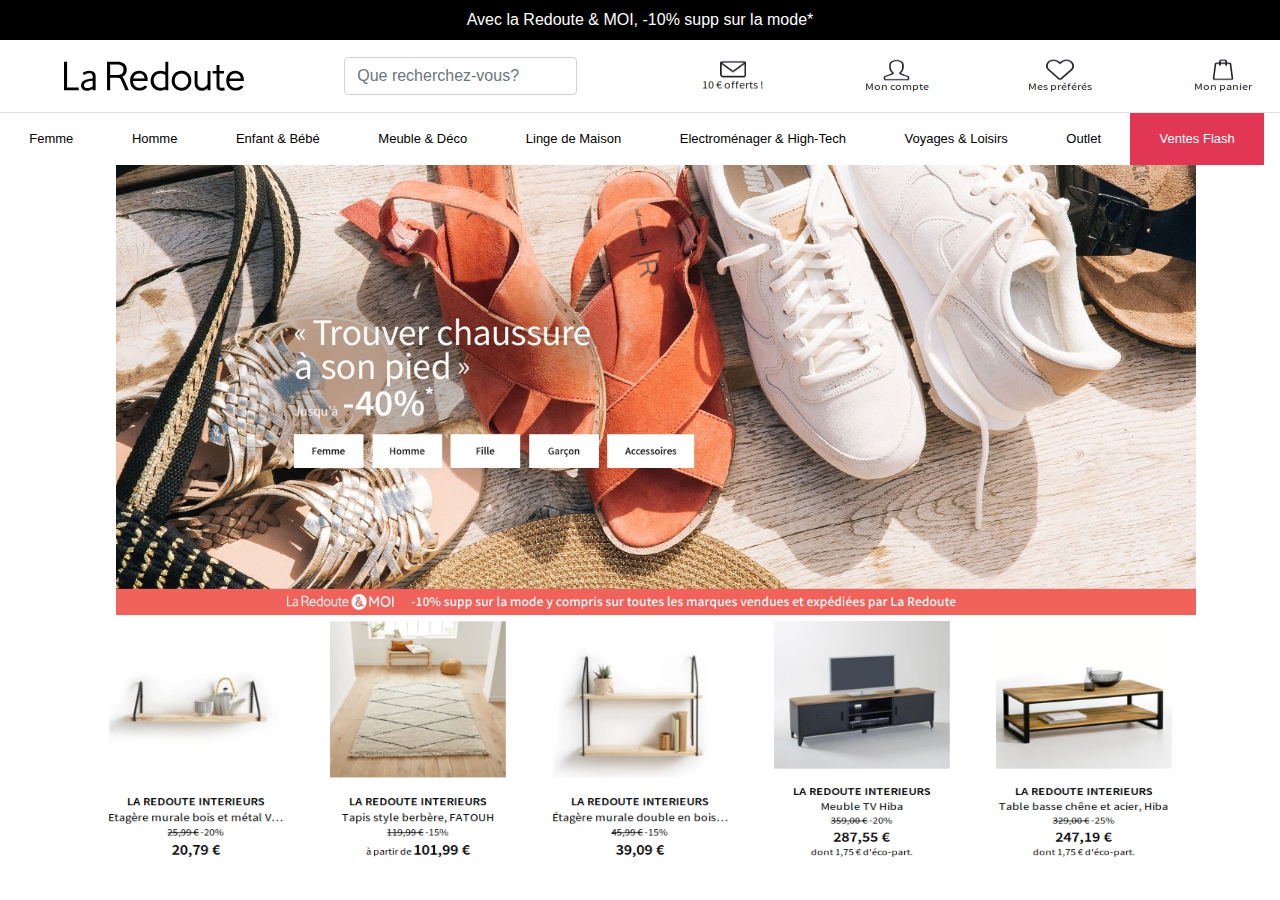
==== commit 6a5954c0: "partie header et footer et toute les images" ====
--- a/index.html
+++ b/index.html
@@ -10,21 +10,21 @@
   <!--LE HEADER-->
   <header>
     <!--LA BARRE NOIR-->
-    <div class="d-block p-2   text-white text-center col-sm-2 col-md col-lg"><p class="text1">Avec la Redoute & MOI, -10% supp sur la mode*</p>
+    <div class="d-block1 p-2   text-white text-center col-sm-2 col-md col-lg"><p class="text1">Avec la Redoute & MOI, -10% supp sur la mode*</p>
     </div>
     <!--LA NAVBAR AVEC LOGO-->
     <nav id="nav1" class="navbar navbar-light bg-white border-bottom col-sm-2 col-md col-lg  ">
       <a class="navbar-brand" href="#">
         <img src="images/0a.svg" class="ml-5" width="180" height="46.2" alt="Logo LaRedoute">
       </a>
-      <form class="form-inline"> 
-        <input class="form-control mr-sm-2 " width="80" height="40" type="search" placeholder="Que recherchez-vous?" aria-label="Search">
-                <button class="btn btn-default my-2 my-sm-0" type="submit"><span class="glyphicon glyphicon-search"><img src="icons/1a.png" class="mr-1 " width="60" height="40" alt="search" /></button>
+      <form class="form-inline">
+        <input class="form-control mr-sm-2 " width="50" height="40" type="search" placeholder="Que recherchez-vous?" aria-label="Search">
+        <button class="btn btn-default my-2 my-sm-0" type="submit"><span class="glyphicon glyphicon-search"></button>
         </form>
-        <img src="icons/1b.png" class="mr-1 " width="80" height="60" alt="mail"/>
-        <img src="icons/1c.png" class="mr-1" width="80" height="60" alt="avatar" />
-        <img src="icons/1d.png" class="mr-1" width="80" height="60" alt="coeur" />
-        <img src="icons/1e.png" class="mr-1" width="80" height="60" alt="panier" />
+        <img src="icons/1b.png" class="mr-1 " width="75" height="50" alt="mail"/>
+        <img src="icons/1c.png" class="mr-1" width="75" height="50" alt="avatar" />
+        <img src="icons/1d.png" class="mr-1" width="75" height="50" alt="coeur" />
+        <img src="icons/1e.png" class="mr-1" width="75" height="50" alt="panier" />
       </nav>
       <!--2EME NAVBAR AVEC VENTE FLASH ACTIVE-->
       <nav class="nav nav-pills flex-column flex-sm-row">
@@ -38,174 +38,39 @@
         <a class="flex-sm-fill text-sm-center nav-link p-3 elementnav" href="#">Outlet</a>
         <a class="flex-sm-fill text-sm-center nav-link active mr-3 vflash p-3 rounded-0 elementnav bg-danger"  href="#">Ventes Flash</a>
       </nav>
-
-
-        <!-- Le BODY -->
-
-
       <!--LE FOND D'ECRAN-->
       <div class="container" >
         <div class="row">
           <div class="col-sm-12 col-md-12 col-lg-12 ">
-            <a href="#"><img id="img1" src="images/1a.jpg" class=" img-fluid img-responsive col col-md-12 col-lg-12 align-items-center"  alt="La redoute fond principal" /></a>
+            <img src="images/1a.jpg"  title="image" class=" img-fluid img-responsive col col-md-12 col-lg- mr-3 ml-3 align-items-center"   alt="La redoute fond principal"  />
           </div>
         </div>
-
-        <div class="d-block p-4 bg-white section"></div>
-
-<!-- CAROUSEL 1 -->
-
-
-
-        <div class="container">
+        <div class="container ">
           <div class="row">
             <div class="col    font-weight-bold ">
-              <a href="#"><img src="images/2a.png" class=" img-responsive graduateicon" width="190" height="250" alt="image article1"  /></a>
-              
+              <img src="images/2a.png" class=" img-responsive graduateicon" width="190" height="250" title="image"  alt="image article1"  />
+
             </div>
             <div class="col font-weight-bold">
-             <a href="#"><img src="images/2b.png" class=" img-responsive graduateicon" width="190" height="250" alt="image article1"  /></a>
-           
+              <img src="images/2b.png" class=" img-responsive graduateicon" width="190" height="250" title="image"  alt="image article2"  />
+
             </div>
             <div class="col  font-weight-bold">
-             <a href="#"><img src="images/2c.png" class=" img-responsive graduateicon" width="190" height="250" alt="image article1"  /></a>
-             
+              <img src="images/2c.png" class=" img-responsive graduateicon" width="190" height="250"  title="image"  alt="image article3"  />
+
             </div>
 
             <div class="col  font-weight-bold">
-             <a href="#"><img src="images/2d.png" class=" img-responsive graduateicon" width="190" height="250" alt="image article1"  /></a>
-             
+              <img src="images/2d.png" class=" img-responsive graduateicon" width="190" height="250"  title="image"  alt="image article4"  />
+
             </div>
 
             <div class="col  font-weight-bold">
-              <a href="#"><img src="images/2e.png" class=" img-responsive graduateicon" width="190" height="250" alt="image article1"  /></a>
-             
+              <img src="images/2e.png" class=" img-responsive graduateicon" width="190" height="250"  title="image"  alt="image article5"  />
+
             </div>
           </div>
         </div>
-
-        <p><br /><br /></p>
-
-        <div id="catalog" class="catalog-subtitle titre">
-  <p class="nand">|</p>
-   <p class="catalog">Ventes Flash</p>
-  <p id="police1">l'éphémère qui fait plaisir</p>
-</div>
-
-
-
-<!-- CROUSEL 2 -->
-
-<div id="carousel2" class="carousel slide" data-ride="carousel" data-interval="false">
-  <div class="carousel-inner">
-    <div class="carousel-item active">
-      <img src="images/3a.png" class="d-inline" alt="...">
-    <img src="images/3b.png" class="d-inline" alt="...">
-    <img src="images/3c.png" class="d-inline" alt="...">
-    </div>
-    
-    <div class="carousel-item">
-      <img src="images/3d.png" class="d-inline" alt="...">
-    <img src="images/3e.png" class="d-inline" alt="...">
-    <img src="images/3f.png" class="d-inline" alt="...">
-    </div>
-
-    
-  </div>
-   <a class="left carousel-control" href="#carousel2" role="button" data-slide="prev">
-      <span id="chevron1" class="glyphicon glyphicon-chevron-left" aria-hidden="true"> </span>
-    <span class="sr-only">Previous</span>
-    </a>
-  <a class="right carousel-control" href="#carousel-example-generic" role="button" data-slide="next">
-    <span id="chevron2" class="glyphicon glyphicon-chevron-right" aria-hidden="true"></span>
-    <span class="sr-only">Next</span>
-  </a>
-</div>
-
-<button id="button0" type="button" class="btn btn-outline-dark" data-target="#">Découvrir toute les ventes flash</button>
-
-<p><br /><br /></p>
-
-<!-- Bloc 1 après carousel 2 -->
-
-<div class="catalog-subtitle titre">
-  <p class="nand">|</p>
-    <p class="catalog">Les jours La Redoute Intérieurs<br />
-Jusqu'à 40%*</p>
-</div>
-
-  <div class="row">
-
-        <div id="bloc1" class="col-xs-12 col-sm-5"> <img src="images/4b.png" title="Découvrir la collection" width="120%"></div>
-
-       <div id="bloc2" class="col-xs-12 col-sm-7"> 
-       
-         
-        <img src="images/4a.png" title="Découvrir la collection" width="55%"></div>
-
-        <div id="bloc3" class="col-xs-12 col-sm-5"> <img src="images/4c.png" title="Découvrir la collection" width="145%"></div>
-
-        <p id="p1" class="text margin-b">Profitez de 40% de réduction sur une sélection La Redoute Intérieurs.<br />
-          Un salon de jardin pour les beaux jours, le canapé dont on rêvait,<br />
-        l'objet déco tendance ou du linge de lit....</p>
-     
- </div>
-
-<p><br /></p>
-
-
- <button id="button0" type="button" class="btn btn-outline-dark" data-target="#">Découvrir la collection</button>
-
- <p><br /><br /><br /></p>
-
-
- <!-- CROUSEL 3 -->
-
-
- <p class="catalog">Nos meilleurs ventes</p>
-
- <!-- CAROUSEL 3 -->
-
-
-
-        <div class="container">
-          <div class="row">
-            <div class="col    font-weight-bold ">
-              <a href="#"><img src="images/5a.png" class=" img-responsive graduateicon" width="190" height="250" alt="image article1"  /></a>
-              
-            </div>
-            <div class="col font-weight-bold">
-             <a href="#"><img src="images/5b.png" class=" img-responsive graduateicon" width="190" height="250" alt="image article1"  /></a>
-           
-            </div>
-            <div class="col  font-weight-bold">
-             <a href="#"><img src="images/5c.png" class=" img-responsive graduateicon" width="190" height="250" alt="image article1"  /></a>
-             
-            </div>
-
-            <div class="col  font-weight-bold">
-             <a href="#"><img src="images/5d.png" class=" img-responsive graduateicon" width="190" height="250" alt="image article1"  /></a>
-             
-            </div>
-
-            <div class="col  font-weight-bold">
-              <a href="#"><img src="images/5e.png" class=" img-responsive graduateicon" width="190" height="250" alt="image article1"  /></a>
-             
-            </div>
-          </div>
-        </div>
-
-        <p><br /><br /></p>
-
-        <div id="catalog" class="catalog-subtitle titre">
-  <p class="nand">|</p>
-   <p class="catalog">Tendances mode & maison</p>
-  <p id="police2"><u>Les robes Femme/fille</u> Indus color</p>
-</div>
-
- 
-
-
 
 
 
--- a/style.css
+++ b/style.css
@@ -1,135 +1,74 @@
 /*PARTIE HEADER*/
 
-  /*LE BLOC NOIR*/
-  .d-block
-  {
-    background-color: black;
-    height:40px;
-  }
-
-  /*LA NAV BARRE AVEC LE LOGO*/
-
-
-
-
-
-  /*LA NAV AVEC VENTES FLASH ACTIVE*/
-
-  .vflash
-  {
-    background-color: #e23655 !important;
-  }
-
-  .elementnav
-  {
-    color: black;
-    font-size: 13px;
+/*LE BLOC NOIR*/
+.d-block1
+{
+  background-color: black;
+  height:40px;
 }
 
+/*LA NAV AVEC VENTES FLASH ACTIVE*/
+
+.vflash
+{
+  background-color: #e23655 !important;
+}
+
+.elementnav
+{
+  color: black;
+  font-size: 13px;
+}
 
 /*PARTIE BODY*/
 
-
-body {
-	background-color: #ffffff;
+body
+{
+  background-color: #ffffff;
 }
 
 
 header {
-	background-color: #ffffff;
+  background-color: #ffffff;
 }
 
-#img1
+
+/*1a {
+background-image: url("images/1a.jpg");
+width: 100%;
+height: auto;
+position: fixed;
+}*/
+
+/*PARTIE CATEGORIES LES PLUS RECHERCHER*/
+.btn
 {
-width: 100%;
-height: 100%;
-position: relative;
+  font-size: 10px;
 }
 
-.catalog
+
+/* 1ERE PARTIE FOOTER & LES ICONES RESEAUX SOCIAUX*/
+
+/*LES ICONES TWITTER ETC*/
+
+.iconfoot
 {
-	margin-top: 0;
-margin-bottom: 20px;
-font-size: 26px;
-font-weight: bold;
-text-align: center;
+  padding: 15px 15px 15px 15px;
+  display: block;
+  margin-left: auto;
+  margin-right: auto;
+  background-color: #e2eeee;
+  border-radius: 30px;
 }
 
-#bloc1
+/*LES PARAGRAPHES SOUS LES ICONES DE CONDITIONS*/
+.p1
 {
- position: relative;
- left: 6%;
- }
-
- #bloc2
- {
- 	position: relative;
- 	left: 15%;
- }
-
-#bloc3
-{
-	position: absolute;
-	top: 365%;
-	left: -4%;
+  font-size: 13px;
 }
 
-#p1
+.p2
 {
-	text-align: right;
-width: 100%;
-padding-left: 35%;
-position: absolute;
-left: -45%;
-top : 373%;
+  margin: -20px 0 0 0;
+  font-size: 13px;
 }
-
-#button0
-{
-	margin-top: 10px;
-background: transparent;
-border: solid 1px #010101;
-padding: 14px 40px;
-font: 600 14px 'Source Sans Pro',arial;
-    font-family: "Source Sans Pro", arial;
-color: #010101;
-position: relative;
-left: 35%;
-}
-
-#carousel2 
-{
-	background-image:none !important;
-   filter:none !important;
-   position: relative;
-   left: 9%;
-}
-
-.glyphicon.glyphicon-chevron-right
-{
-   color:black; 
-   }
-   
-  #chevron1, #chevron2
-   {
-   	margin-left : 10%;
-   	color:black;
-   } 
-
-.nand 
-{
-text-align: center;
-}
-
-#police1
-{
-	color: #E23655;
-	font-family: 'Sacramento',arial!important;
-text-align: center;
-
-}
-
-#police2
-{
-	text-align: center;
-}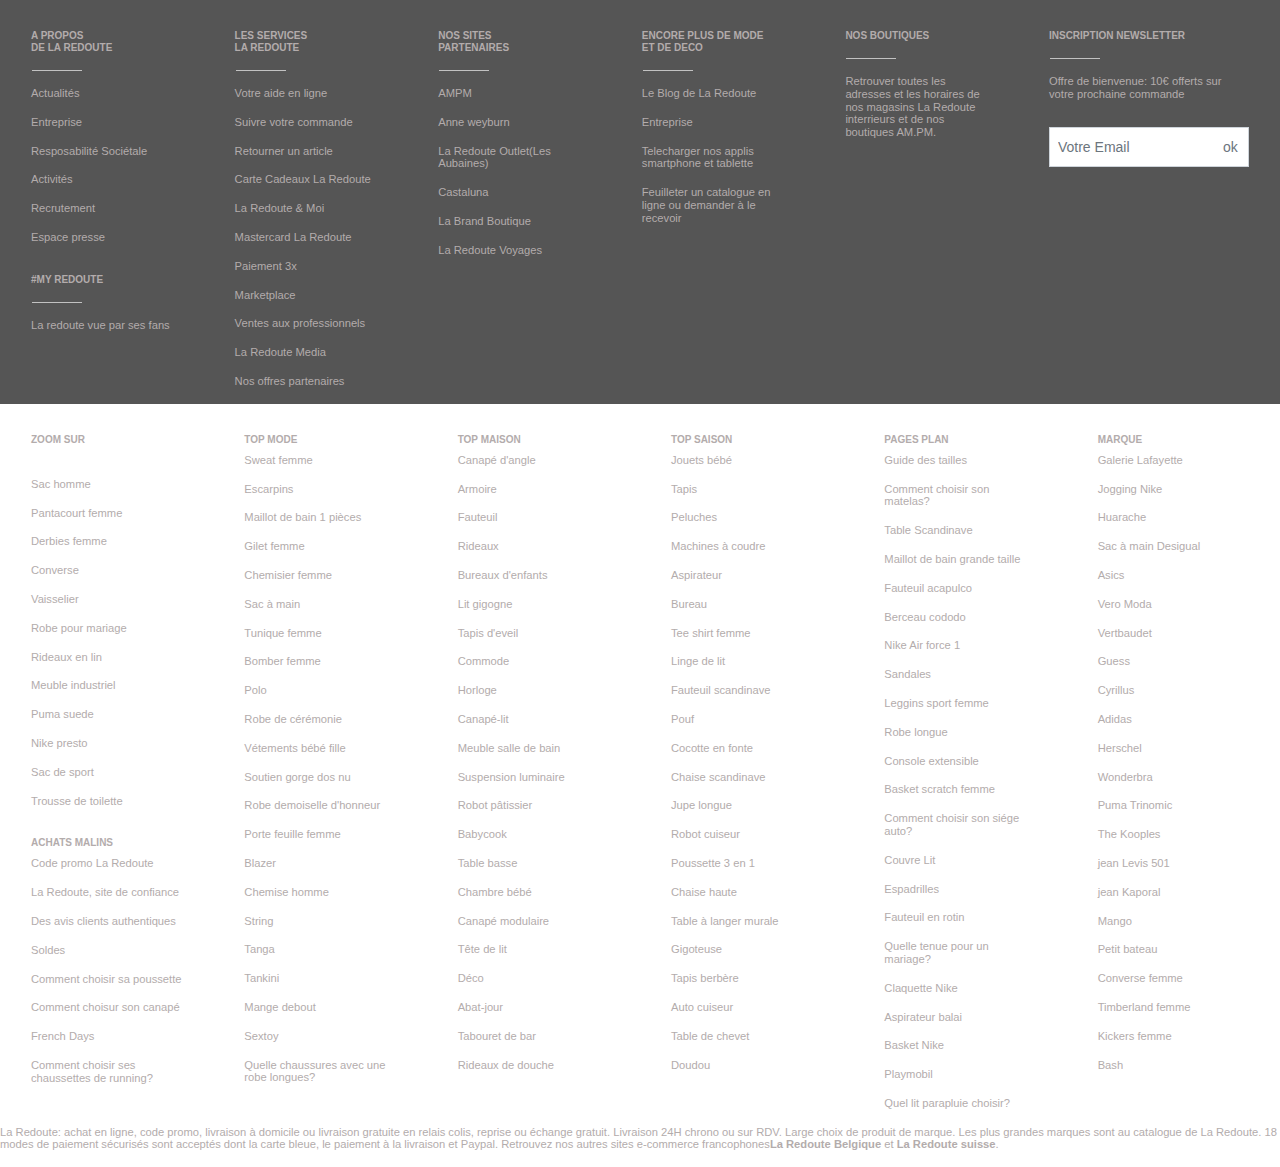
==== commit 4465339f: "suite footer" ====
--- a/index.html
+++ b/index.html
@@ -1,90 +1,294 @@
+
 <!doctype html>
 <html lang="fr">
+
 <head>
-  <meta charset="utf-8" />
+  <meta charset="utf-8">
+  <link rel="stylesheet" href="https://stackpath.bootstrapcdn.com/bootstrap/4.3.1/css/bootstrap.min.css" integrity="sha384-ggOyR0iXCbMQv3Xipma34MD+dH/1fQ784/j6cY/iJTQUOhcWr7x9JvoRxT2MZw1T" crossorigin="anonymous" />
   <meta name="viewport" content="width=device-width, initial-scale=1, shrink-to-fit=no">
-  <link rel="stylesheet" href="https://stackpath.bootstrapcdn.com/bootstrap/4.3.1/css/bootstrap.min.css" integrity="sha384-ggOyR0iXCbMQv3Xipma34MD+dH/1fQ784/j6cY/iJTQUOhcWr7x9JvoRxT2MZw1T" crossorigin="anonymous" />
-  <link rel="stylesheet" href="style.css" />
+  <link rel="stylesheet" href="style.css"/>
+  <link rel="stylesheet" media="screen and (max-width: 1280px)" href="petite_resolution.css" />
 </head>
 <body>
-  <!--LE HEADER-->
-  <header>
-    <!--LA BARRE NOIR-->
-    <div class="d-block1 p-2   text-white text-center col-sm-2 col-md col-lg"><p class="text1">Avec la Redoute & MOI, -10% supp sur la mode*</p>
+
+
+
+<!---services--->
+<div class="container-fluid">
+<div class="row">
+<div class="col-sm mr-3 ml-3">
+  <h4>A propos
+  <br />
+  de la redoute
+  </h4>
+  <hr>
+  <p class="Services">Actualités</p>
+  <p class="Services">Entreprise</p>
+  <p class="Services">Resposabilité Sociétale</p>
+  <p class="Services">Activités</p>
+  <p class="Services">Recrutement</p>
+  <p class="Services">Espace presse</p>
+  <h4>#My redoute</h4>
+  <hr>
+  <p class="Services">La redoute vue par ses fans</p>
+</div>
+<!---colonne2--->
+<div class="col-sm mr-3 ml-3">
+  <h4>Les services
+  <br />
+ la redoute
+  </h4>
+  <hr>
+  <p class="Services">Votre aide en ligne</p>
+  <p class="Services">Suivre votre commande</p>
+  <p class="Services">Retourner un article</p>
+  <p class="Services">Carte Cadeaux La Redoute</p>
+  <p class="Services">La Redoute & Moi</p>
+  <p class="Services">Mastercard La Redoute</p>
+  <p class="Services">Paiement 3x</p>
+  <p class="Services">Marketplace</p>
+  <p class="Services">Ventes aux professionnels</p>
+  <p class="Services">La Redoute Media</p>
+  <p class="Services">Nos offres partenaires</p>
+
+</div>
+<!--colonne3-->
+<div class="col-sm mr-3 ml-3">
+  <h4>Nos sites
+  <br />
+  Partenaires
+  </h4>
+  <hr>
+  <p class="Services">AMPM</p>
+  <p class="Services">Anne weyburn</p>
+  <p class="Services">La Redoute Outlet(Les Aubaines)</p>
+  <p class="Services">Castaluna</p>
+  <p class="Services">La Brand Boutique</p>
+  <p class="Services">La Redoute Voyages</p>
+
+</div>
+<!---colonne4--->
+<div class="col-sm mr-3 ml-3">
+  <h4>ENCORE PLUS DE MODE
+  <br />
+  ET DE DECO
+  </h4>
+  <hr>
+  <p class="Services">Le Blog de La Redoute</p>
+  <p class="Services">Entreprise</p>
+  <p class="Services">Telecharger nos applis smartphone et tablette</p>
+  <p class="Services">Feuilleter un catalogue en ligne ou demander à le recevoir</p>
+</div>
+<!--colonne5-->
+<div class="col-sm mr-3 ml-3">
+  <h4>Nos Boutiques
+  </h4>
+  <hr>
+  <p class="Services">Retrouver toutes les adresses et les horaires de nos magasins La Redoute interrieurs et de nos boutiques AM.PM.</p>
+</div>
+<!--colonne6-->
+<div class="col-sm mr-3 ml-3">
+  <h4>Inscription Newsletter
+  </h4>
+  <hr>
+  <p class="Services">Offre de bienvenue: 10€ offerts sur votre prochaine commande</p>
+  <form>
+  <div class="form-group row">
+    <label for="colFormLabelSm" class="col-sm-3 col-form-label col-form-label-sm"></label>
+    <div class="col-sm-10">
+      <input type="email" class="form-control form-control-sm" id="colFormLabelSm"  placeholder ="Votre Email                        ok">
     </div>
-    <!--LA NAVBAR AVEC LOGO-->
-    <nav id="nav1" class="navbar navbar-light bg-white border-bottom col-sm-2 col-md col-lg  ">
-      <a class="navbar-brand" href="#">
-        <img src="images/0a.svg" class="ml-5" width="180" height="46.2" alt="Logo LaRedoute">
-      </a>
-      <form class="form-inline">
-        <input class="form-control mr-sm-2 " width="50" height="40" type="search" placeholder="Que recherchez-vous?" aria-label="Search">
-        <button class="btn btn-default my-2 my-sm-0" type="submit"><span class="glyphicon glyphicon-search"></button>
-        </form>
-        <img src="icons/1b.png" class="mr-1 " width="75" height="50" alt="mail"/>
-        <img src="icons/1c.png" class="mr-1" width="75" height="50" alt="avatar" />
-        <img src="icons/1d.png" class="mr-1" width="75" height="50" alt="coeur" />
-        <img src="icons/1e.png" class="mr-1" width="75" height="50" alt="panier" />
-      </nav>
-      <!--2EME NAVBAR AVEC VENTE FLASH ACTIVE-->
-      <nav class="nav nav-pills flex-column flex-sm-row">
-        <a class="flex-sm-fill text-sm-center nav-link p-3 elementnav " href="#">Femme</a>
-        <a class="flex-sm-fill text-sm-center nav-link p-3 elementnav " href="#">Homme</a>
-        <a class="flex-sm-fill text-sm-center nav-link p-3 elementnav" href="#">Enfant & Bébé</a>
-        <a class="flex-sm-fill text-sm-center nav-link p-3 elementnav" href="#">Meuble & Déco</a>
-        <a class="flex-sm-fill text-sm-center nav-link p-3 elementnav" href="#">Linge de Maison</a>
-        <a class="flex-sm-fill text-sm-center nav-link p-3 elementnav " href="#">Electroménager & High-Tech</a>
-        <a class="flex-sm-fill text-sm-center nav-link p-3 elementnav " href="#">Voyages & Loisirs</a>
-        <a class="flex-sm-fill text-sm-center nav-link p-3 elementnav" href="#">Outlet</a>
-        <a class="flex-sm-fill text-sm-center nav-link active mr-3 vflash p-3 rounded-0 elementnav bg-danger"  href="#">Ventes Flash</a>
-      </nav>
-      <!--LE FOND D'ECRAN-->
-      <div class="container" >
-        <div class="row">
-          <div class="col-sm-12 col-md-12 col-lg-12 ">
-            <img src="images/1a.jpg"  title="image" class=" img-fluid img-responsive col col-md-12 col-lg- mr-3 ml-3 align-items-center"   alt="La redoute fond principal"  />
-          </div>
-        </div>
-        <div class="container ">
-          <div class="row">
-            <div class="col    font-weight-bold ">
-              <img src="images/2a.png" class=" img-responsive graduateicon" width="190" height="250" title="image"  alt="image article1"  />
-
-            </div>
-            <div class="col font-weight-bold">
-              <img src="images/2b.png" class=" img-responsive graduateicon" width="190" height="250" title="image"  alt="image article2"  />
-
-            </div>
-            <div class="col  font-weight-bold">
-              <img src="images/2c.png" class=" img-responsive graduateicon" width="190" height="250"  title="image"  alt="image article3"  />
-
-            </div>
-
-            <div class="col  font-weight-bold">
-              <img src="images/2d.png" class=" img-responsive graduateicon" width="190" height="250"  title="image"  alt="image article4"  />
-
-            </div>
-
-            <div class="col  font-weight-bold">
-              <img src="images/2e.png" class=" img-responsive graduateicon" width="190" height="250"  title="image"  alt="image article5"  />
-
-            </div>
-          </div>
-        </div>
-
-
-
-
-
-
-
-
-        <footer>
-
-
-        </footer>
-        <script src="https://code.jquery.com/jquery-3.3.1.slim.min.js" integrity="sha384-q8i/X+965DzO0rT7abK41JStQIAqVgRVzpbzo5smXKp4YfRvH+8abtTE1Pi6jizo" crossorigin="anonymous"></script>
-        <script src="https://cdnjs.cloudflare.com/ajax/libs/popper.js/1.14.7/umd/popper.min.js" integrity="sha384-UO2eT0CpHqdSJQ6hJty5KVphtPhzWj9WO1clHTMGa3JDZwrnQq4sF86dIHNDz0W1" crossorigin="anonymous"></script>
-        <script src="https://stackpath.bootstrapcdn.com/bootstrap/4.3.1/js/bootstrap.min.js" integrity="sha384-JjSmVgyd0p3pXB1rRibZUAYoIIy6OrQ6VrjIEaFf/nJGzIxFDsf4x0xIM+B07jRM" crossorigin="anonymous"></script>
-      </body>
-      </html>
+  </div>
+</form>
+</div>
+</div>
+</div>
+<!--footer link-->
+<div class="container-fluid bg-white">
+<div class="row">
+<div class="col-sm mr-3 ml-3">
+  <h4>Zoom sur</h4>
+  <br />
+
+  <p class="Services">Sac homme</p>
+  <p class="Services">Pantacourt femme</p>
+  <p class="Services">Derbies femme</p>
+  <p class="Services">Converse</p>
+  <p class="Services">Vaisselier</p>
+  <p class="Services">Robe pour mariage</p>
+  <p class="Services">Rideaux en lin</p>
+  <p class="Services">Meuble industriel</p>
+  <p class="Services">Puma suede</p>
+  <p class="Services">Nike presto</p>
+  <p class="Services">Sac de sport</p>
+  <p class="Services">Trousse de toilette</p>
+
+  <h4>Achats Malins</h4>
+
+  <p class="Services">Code promo La Redoute</p>
+  <p class="Services">La Redoute, site de confiance</p>
+  <p class="Services">Des avis clients authentiques</p>
+  <p class="Services">Soldes</p>
+  <p class="Services">Comment choisir sa poussette</p>
+  <p class="Services">Comment choisur son canapé</p>
+  <p class="Services">French Days</p>
+  <p class="Services">Comment choisir ses chaussettes de running?</p>
+</div>
+<!---colonne2--->
+<div class="col-sm mr-3 ml-3">
+  <h4>Top Mode
+  </h4>
+
+  <p class="Services">Sweat femme</p>
+  <p class="Services">Escarpins</p>
+  <p class="Services">Maillot de bain 1 pièces</p>
+  <p class="Services">Gilet femme</p>
+  <p class="Services">Chemisier femme</p>
+  <p class="Services">Sac à main</p>
+  <p class="Services">Tunique femme</p>
+  <p class="Services">Bomber femme</p>
+  <p class="Services">Polo</p>
+  <p class="Services">Robe de cérémonie</p>
+  <p class="Services">Vétements bébé fille</p>
+  <p class="Services">Soutien gorge dos nu</p>
+  <p class="Services">Robe demoiselle d'honneur</p>
+  <p class="Services">Porte feuille femme</p>
+  <p class="Services">Blazer</p>
+  <p class="Services">Chemise homme</p>
+  <p class="Services">String</p>
+  <p class="Services">Tanga</p>
+  <p class="Services">Tankini</p>
+  <p class="Services">Mange debout</p>
+  <p class="Services">Sextoy</p>
+  <p class="Services">Quelle chaussures avec une robe longues?</p>
+
+</div>
+<!--colonne3-->
+<div class="col-sm mr-3 ml-3">
+  <h4>Top Maison
+  </h4>
+    <p class="Services">Canapé d'angle</p>
+  <p class="Services">Armoire</p>
+  <p class="Services">Fauteuil</p>
+  <p class="Services">Rideaux</p>
+  <p class="Services">Bureaux d'enfants</p>
+  <p class="Services">Lit gigogne</p>
+  <p class="Services">Tapis d'eveil</p>
+  <p class="Services">Commode</p>
+  <p class="Services">Horloge</p>
+  <p class="Services">Canapé-lit</p>
+  <p class="Services">Meuble salle de bain</p>
+  <p class="Services">Suspension luminaire</p>
+  <p class="Services">Robot pâtissier</p>
+  <p class="Services">Babycook</p>
+  <p class="Services">Table basse</p>
+  <p class="Services">Chambre bébé</p>
+  <p class="Services">Canapé modulaire</p>
+  <p class="Services">Tête de lit</p>
+  <p class="Services">Déco</p>
+  <p class="Services">Abat-jour</p>
+  <p class="Services">Tabouret de bar</p>
+  <p class="Services">Rideaux de douche</p>
+</div>
+
+
+
+<!--colonne5-->
+<div class="col-sm mr-3 ml-3">
+  <h4>Top saison
+  </h4>
+  <p class="Services">Jouets bébé</p>
+  <p class="Services">Tapis</p>
+  <p class="Services">Peluches</p>
+  <p class="Services">Machines à coudre</p>
+  <p class="Services">Aspirateur</p>
+  <p class="Services">Bureau</p>
+  <p class="Services">Tee shirt femme</p>
+  <p class="Services">Linge de lit</p>
+  <p class="Services">Fauteuil scandinave</p>
+  <p class="Services">Pouf</p>
+  <p class="Services">Cocotte en fonte</p>
+  <p class="Services">Chaise scandinave</p>
+  <p class="Services">Jupe longue</p>
+  <p class="Services">Robot cuiseur</p>
+  <p class="Services">Poussette 3 en 1</p>
+  <p class="Services">Chaise haute</p>
+  <p class="Services">Table à langer murale</p>
+  <p class="Services">Gigoteuse</p>
+  <p class="Services">Tapis berbère</p>
+  <p class="Services">Auto cuiseur</p>
+  <p class="Services">Table de chevet</p>
+  <p class="Services">Doudou</p>
+</div>
+<!--colonne6-->
+<div class="col-sm mr-3 ml-3">
+  <h4>Pages Plan
+  </h4>
+
+  <p class="Services">Guide des tailles</p>
+  <p class="Services">Comment choisir son matelas?</p>
+  <p class="Services">Table Scandinave</p>
+  <p class="Services">Maillot de bain grande taille</p>
+  <p class="Services">Fauteuil acapulco</p>
+  <p class="Services">Berceau cododo</p>
+  <p class="Services">Nike Air force 1</p>
+  <p class="Services">Sandales</p>
+  <p class="Services">Leggins sport femme</p>
+  <p class="Services">Robe longue</p>
+  <p class="Services">Console extensible</p>
+  <p class="Services">Basket scratch femme</p>
+  <p class="Services">Comment choisir son siége auto?</p>
+  <p class="Services">Couvre Lit</p>
+  <p class="Services">Espadrilles</p>
+  <p class="Services">Fauteuil en rotin</p>
+  <p class="Services">Quelle tenue pour un mariage?</p>
+  <p class="Services">Claquette Nike</p>
+  <p class="Services">Aspirateur balai</p>
+  <p class="Services">Basket Nike</p>
+  <p class="Services">Playmobil</p>
+  <p class="Services">Quel lit parapluie choisir?</p>
+  </div>
+<!--colonne7-->
+<div class="col-sm mr-3 ml-3">
+  <h4>Marque
+  </h4>
+
+  <p class="Services">Galerie Lafayette</p>
+  <p class="Services">Jogging Nike</p>
+  <p class="Services">Huarache</p>
+  <p class="Services">Sac à main Desigual</p>
+  <p class="Services">Asics</p>
+  <p class="Services">Vero Moda</p>
+  <p class="Services">Vertbaudet</p>
+  <p class="Services">Guess</p>
+  <p class="Services">Cyrillus</p>
+  <p class="Services">Adidas</p>
+  <p class="Services">Herschel</p>
+  <p class="Services">Wonderbra</p>
+  <p class="Services">Puma Trinomic</p>
+  <p class="Services">The Kooples</p>
+  <p class="Services">jean Levis 501</p>
+  <p class="Services">jean Kaporal</p>
+  <p class="Services">Mango</p>
+  <p class="Services">Petit bateau</p>
+  <p class="Services">Converse femme</p>
+  <p class="Services">Timberland femme</p>
+  <p class="Services">Kickers femme </p>
+  <p class="Services">Bash</p>
+</div>
+<p class="Services">La Redoute: achat en ligne, code promo, livraison à domicile ou livraison gratuite en relais colis, reprise ou échange gratuit. Livraison 24H chrono ou sur RDV. Large choix de produit de marque. Les plus grandes marques sont au catalogue de La Redoute. 18 modes de paiement sécurisés sont acceptés dont la carte bleue, le paiement à la livraison et Paypal. Retrouvez nos autres sites e-commerce francophones<strong>La Redoute Belgique </strong>et <strong>La Redoute suisse</strong>.</p>
+
+</div>
+</div>
+
+
+
+
+
+
+</footer>
+<script src="https://code.jquery.com/jquery-3.3.1.slim.min.js" integrity="sha384-q8i/X+965DzO0rT7abK41JStQIAqVgRVzpbzo5smXKp4YfRvH+8abtTE1Pi6jizo" crossorigin="anonymous"></script>
+<script src="https://cdnjs.cloudflare.com/ajax/libs/popper.js/1.14.7/umd/popper.min.js" integrity="sha384-UO2eT0CpHqdSJQ6hJty5KVphtPhzWj9WO1clHTMGa3JDZwrnQq4sF86dIHNDz0W1" crossorigin="anonymous"></script>
+<script src="https://stackpath.bootstrapcdn.com/bootstrap/4.3.1/js/bootstrap.min.js" integrity="sha384-JjSmVgyd0p3pXB1rRibZUAYoIIy6OrQ6VrjIEaFf/nJGzIxFDsf4x0xIM+B07jRM" crossorigin="anonymous"></script>
+</body>
+</html>
--- a/style.css
+++ b/style.css
@@ -1,74 +1,36 @@
-/*PARTIE HEADER*/
 
-/*LE BLOC NOIR*/
-.d-block1
-{
-  background-color: black;
-  height:40px;
+/*suite footer*/
+.container-fluid{
+  background-color: #555555;
 }
 
-/*LA NAV AVEC VENTES FLASH ACTIVE*/
-
-.vflash
-{
-  background-color: #e23655 !important;
+.Services{
+  font-family: 'Source Sans Pro',Arial,sans-serif;
+  color: #b3acac;
+  font-size: 0.7rem;
+ line-height: 0.8rem;
 }
 
-.elementnav
-{
-  color: black;
-  font-size: 13px;
+h4{
+  font-weight: bold;
+  margin-top: 30px;
+  font-size: 10px;
+  color: #b3acac;
+  text-transform: uppercase;
 }
 
-/*PARTIE BODY*/
-
-body
-{
-  background-color: #ffffff;
+hr{
+  background-color: #d8d8d8;
+  margin-left: 1px;
+  width: 50px;
 }
 
-
-header {
-  background-color: #ffffff;
+#colFormLabelSm{
+  height: 40px;
+  width: 200px;
+  border-radius: 0px;
 }
-
-
-/*1a {
-background-image: url("images/1a.jpg");
-width: 100%;
-height: auto;
-position: fixed;
-}*/
-
-/*PARTIE CATEGORIES LES PLUS RECHERCHER*/
-.btn
-{
-  font-size: 10px;
+/*footer link*/
+#container2{
+  background-color: none;
 }
-
-
-/* 1ERE PARTIE FOOTER & LES ICONES RESEAUX SOCIAUX*/
-
-/*LES ICONES TWITTER ETC*/
-
-.iconfoot
-{
-  padding: 15px 15px 15px 15px;
-  display: block;
-  margin-left: auto;
-  margin-right: auto;
-  background-color: #e2eeee;
-  border-radius: 30px;
-}
-
-/*LES PARAGRAPHES SOUS LES ICONES DE CONDITIONS*/
-.p1
-{
-  font-size: 13px;
-}
-
-.p2
-{
-  margin: -20px 0 0 0;
-  font-size: 13px;
-}
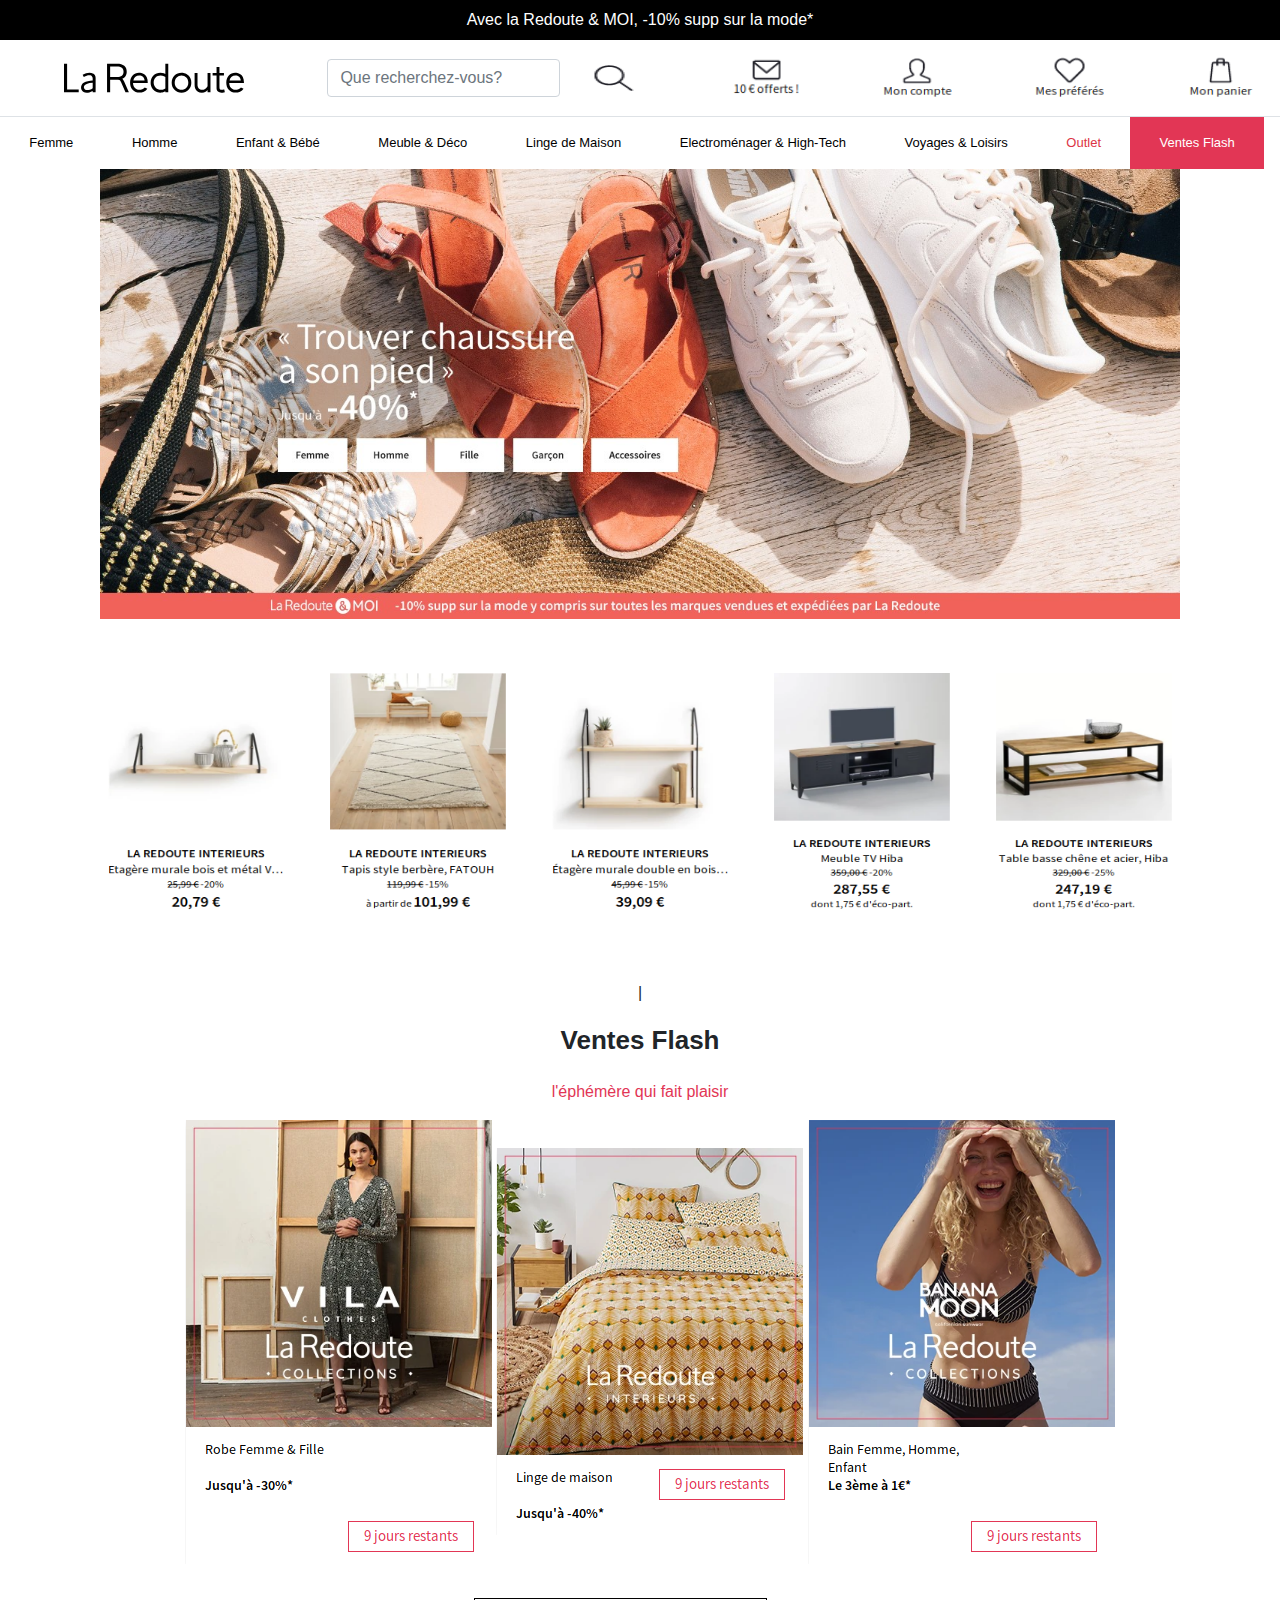
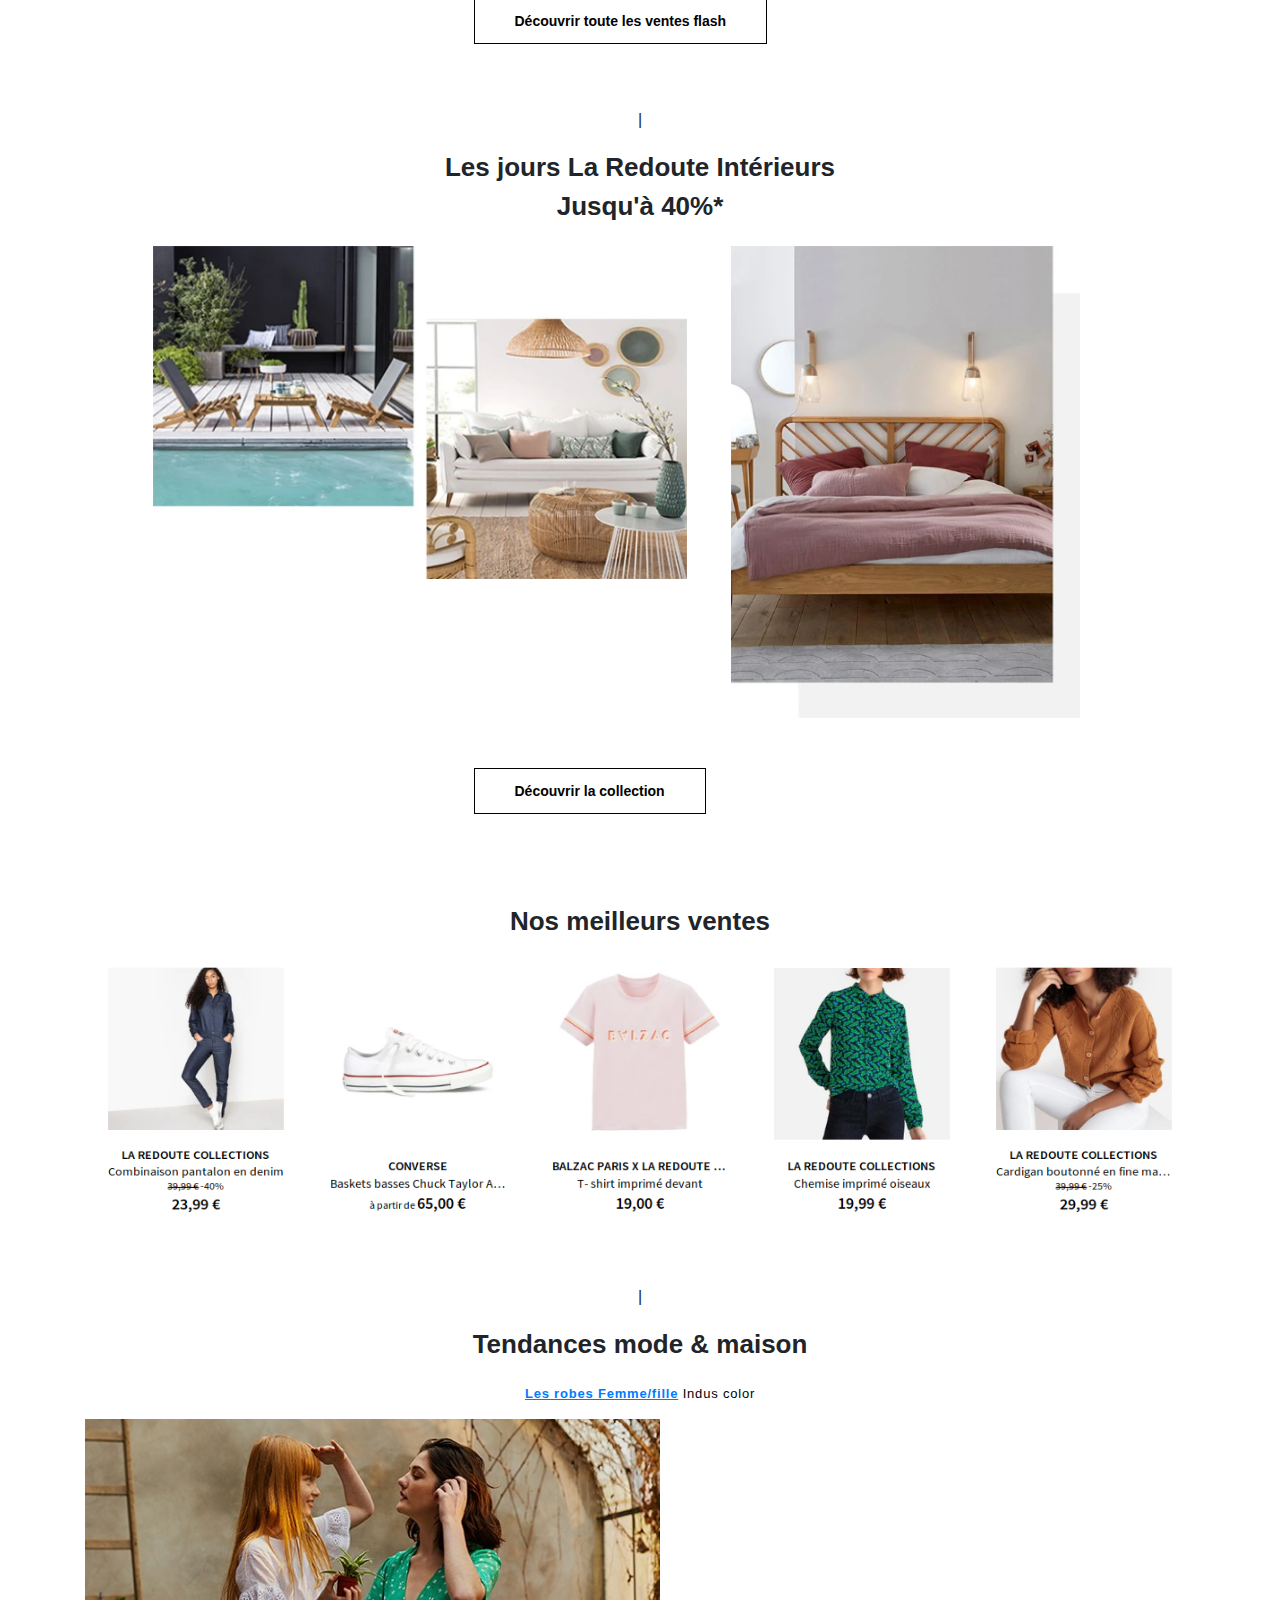
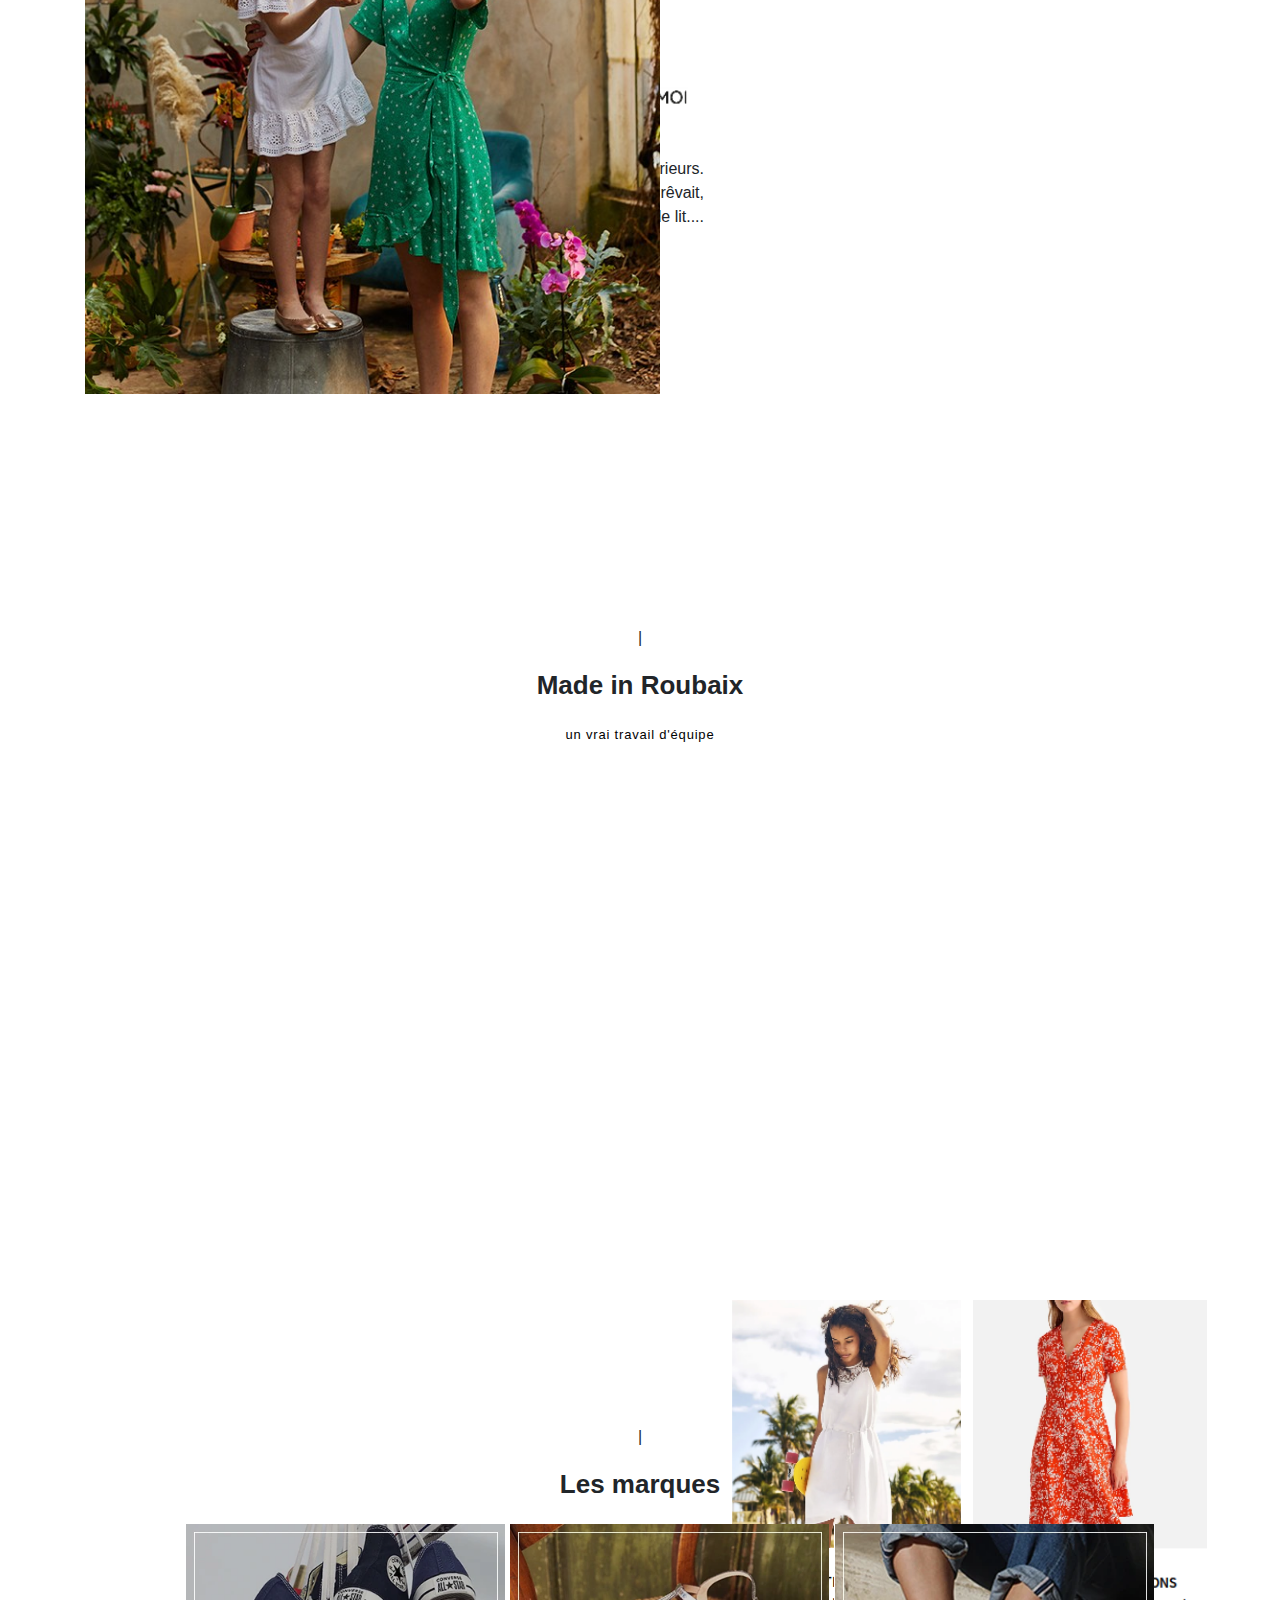
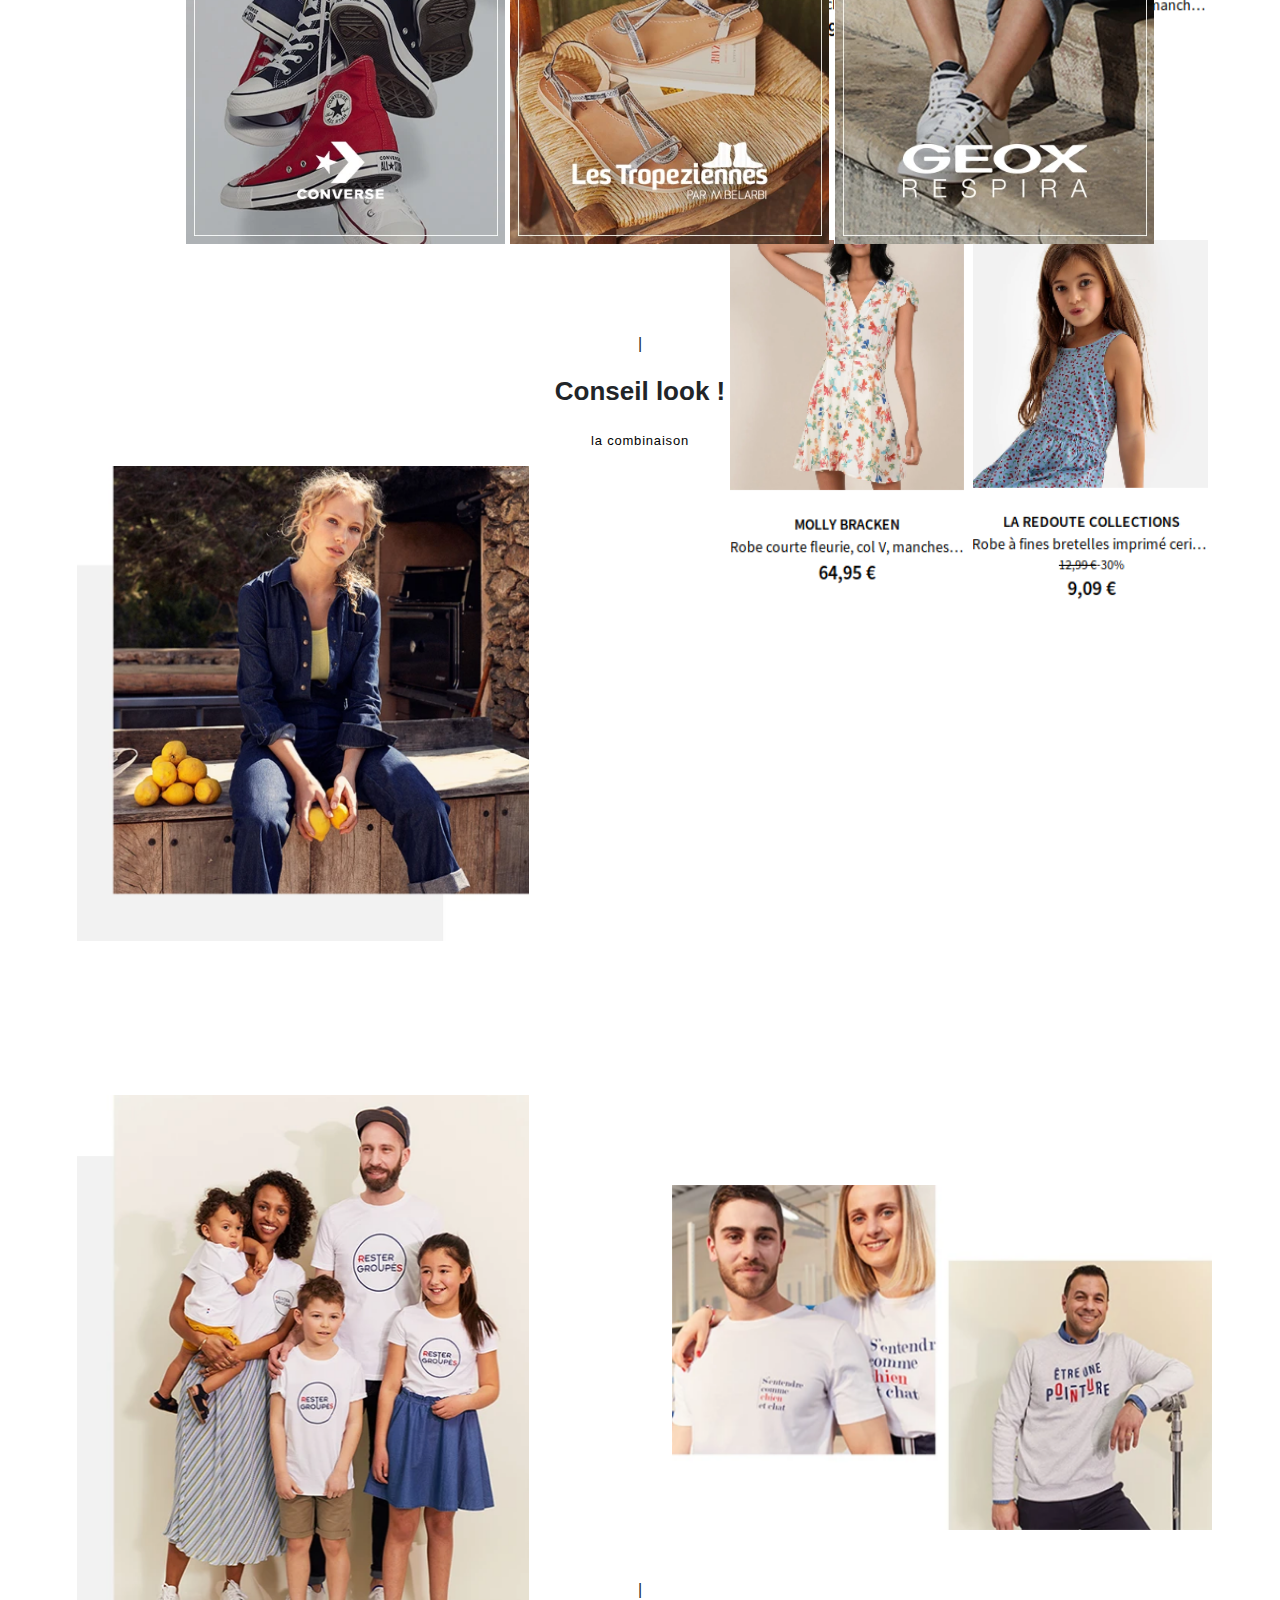
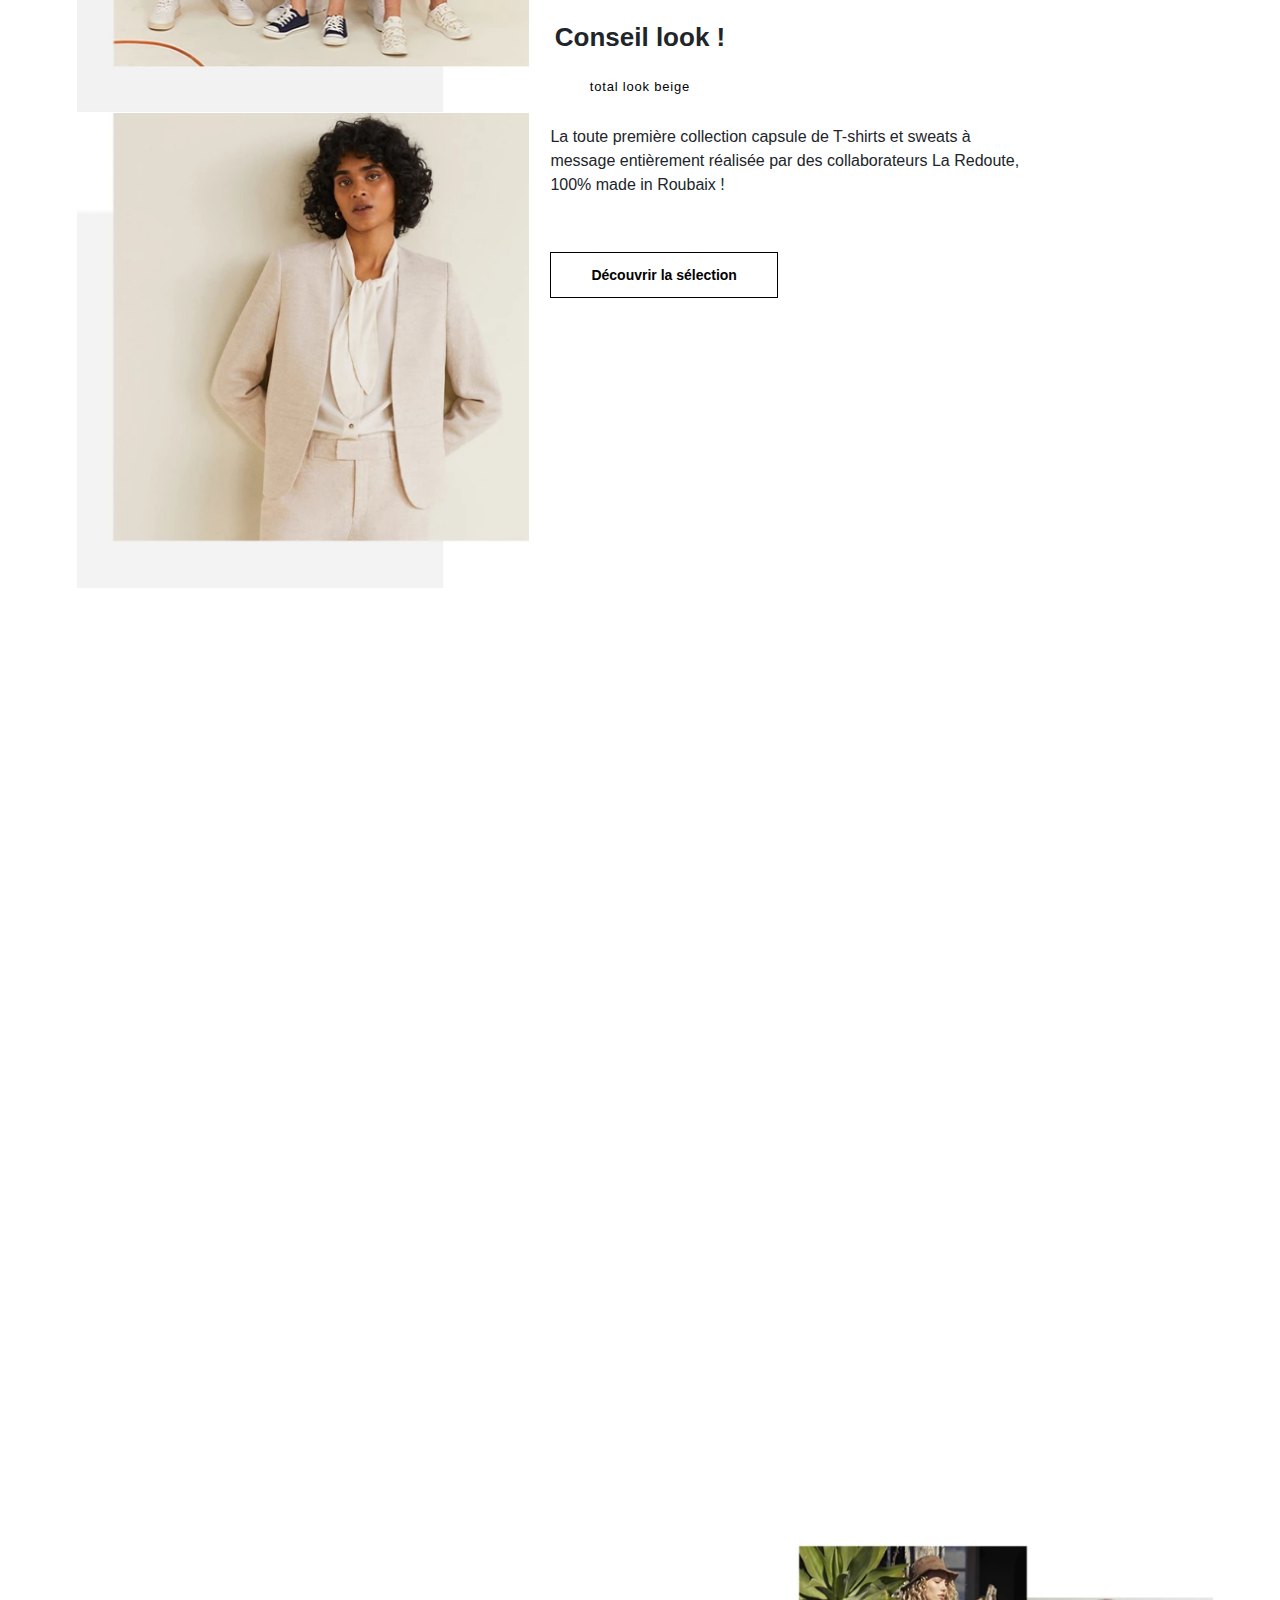
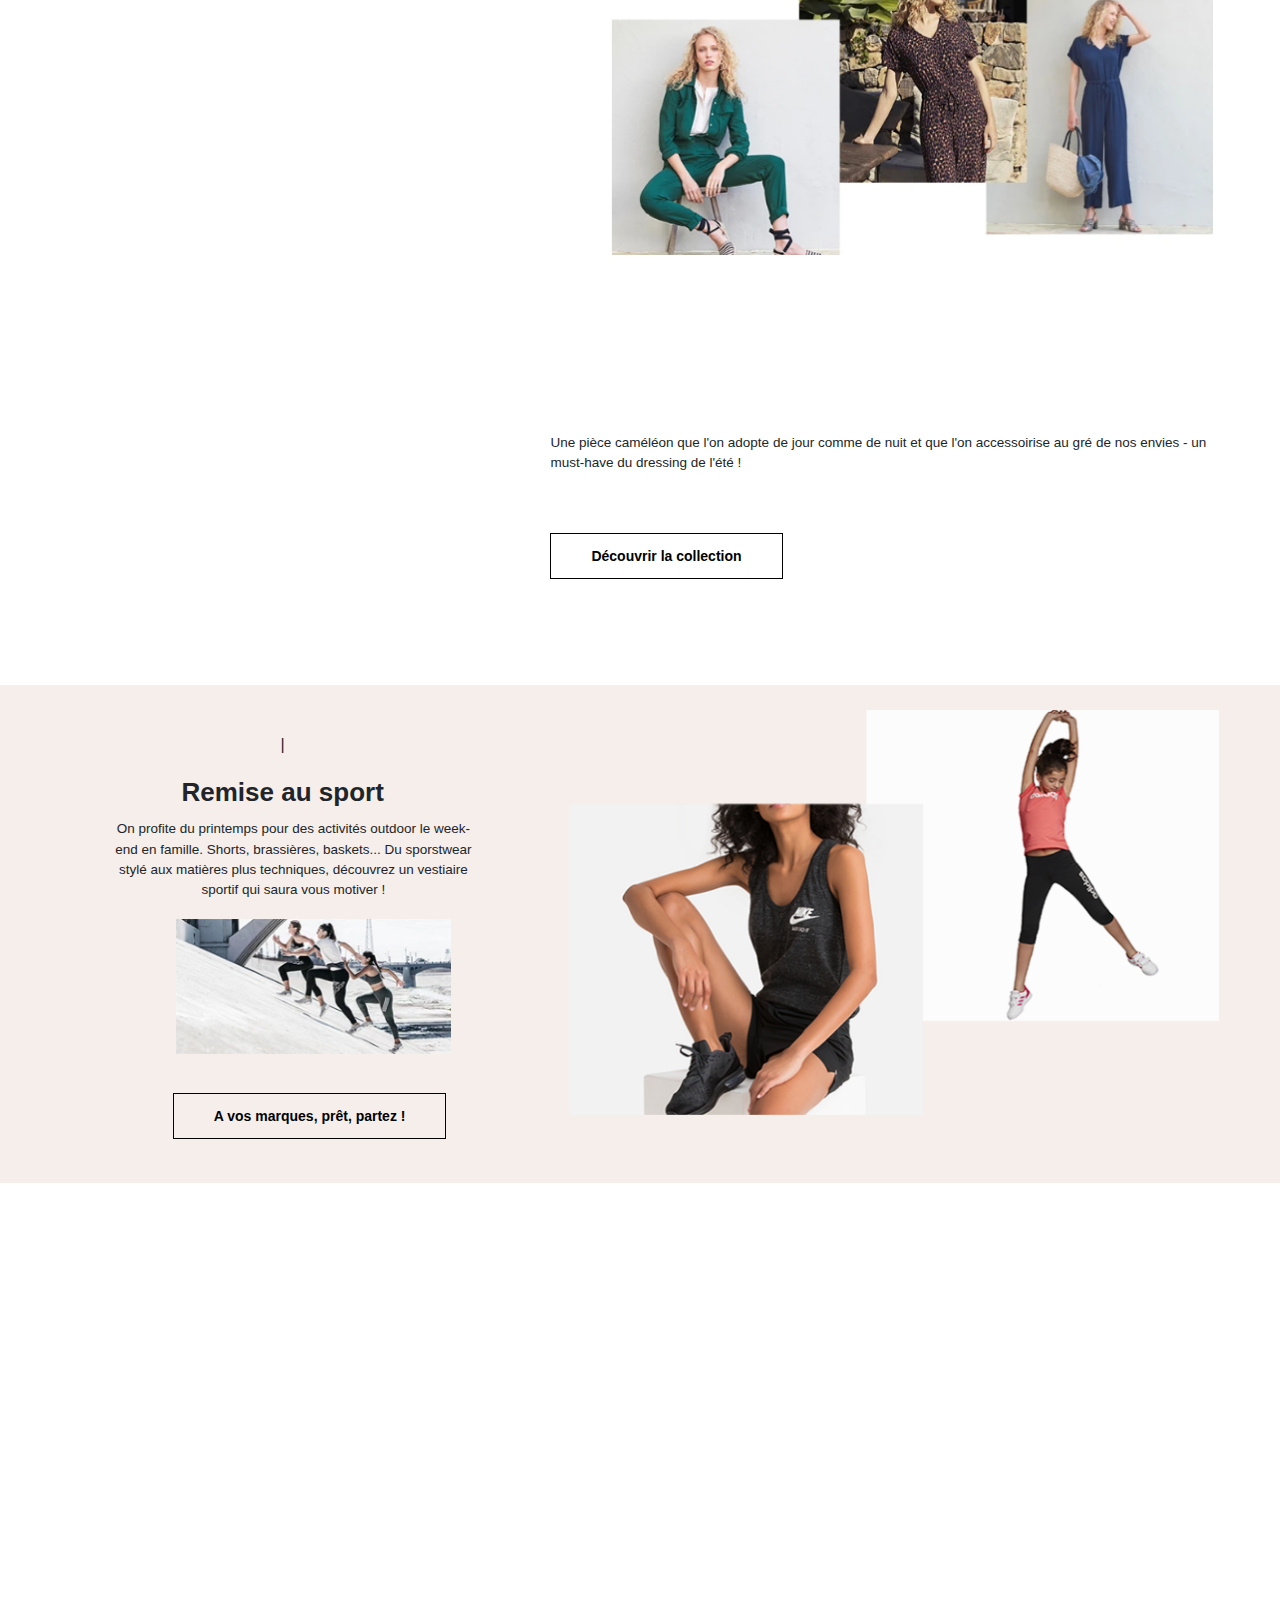
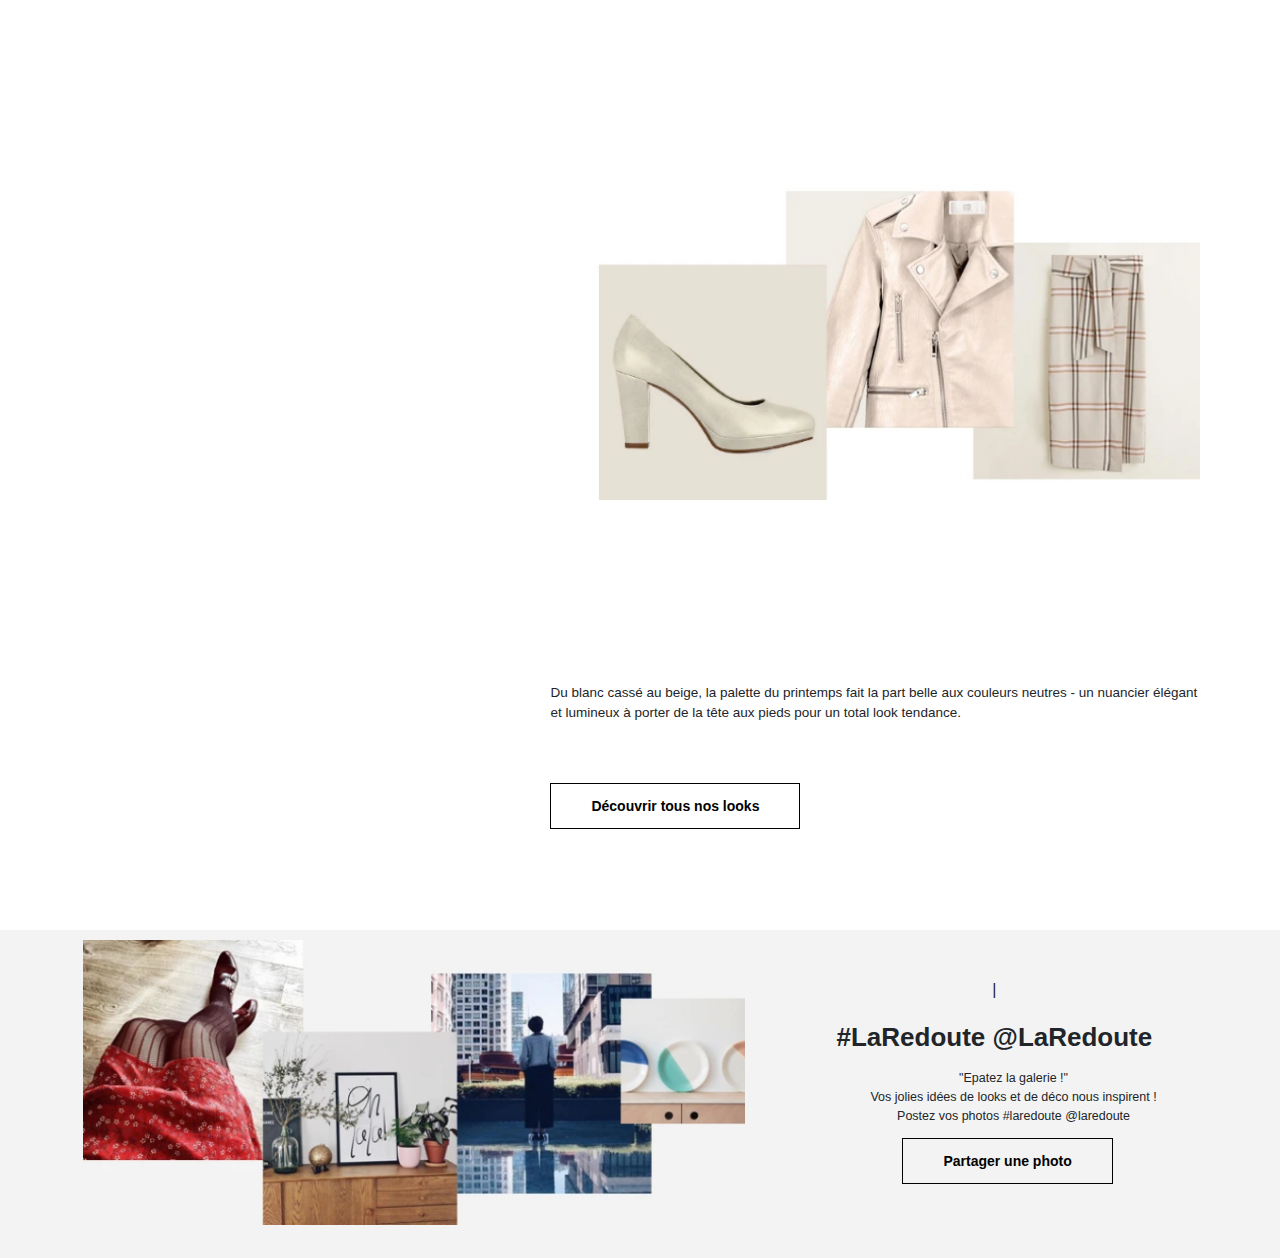
==== commit 9737d8ba: "images mise à jour finale / all block ok / carousel à faire fonctionner" ====
--- a/index.html
+++ b/index.html
@@ -1,294 +1,409 @@
-
 <!doctype html>
 <html lang="fr">
-
 <head>
-  <meta charset="utf-8">
+  <meta charset="utf-8" />
+  <meta name="viewport" content="width=device-width, initial-scale=1, shrink-to-fit=no">
   <link rel="stylesheet" href="https://stackpath.bootstrapcdn.com/bootstrap/4.3.1/css/bootstrap.min.css" integrity="sha384-ggOyR0iXCbMQv3Xipma34MD+dH/1fQ784/j6cY/iJTQUOhcWr7x9JvoRxT2MZw1T" crossorigin="anonymous" />
-  <meta name="viewport" content="width=device-width, initial-scale=1, shrink-to-fit=no">
-  <link rel="stylesheet" href="style.css"/>
-  <link rel="stylesheet" media="screen and (max-width: 1280px)" href="petite_resolution.css" />
+  <link rel="stylesheet" href="style.css" />
 </head>
 <body>
 
 
-
-<!---services--->
-<div class="container-fluid">
-<div class="row">
-<div class="col-sm mr-3 ml-3">
-  <h4>A propos
-  <br />
-  de la redoute
-  </h4>
-  <hr>
-  <p class="Services">Actualités</p>
-  <p class="Services">Entreprise</p>
-  <p class="Services">Resposabilité Sociétale</p>
-  <p class="Services">Activités</p>
-  <p class="Services">Recrutement</p>
-  <p class="Services">Espace presse</p>
-  <h4>#My redoute</h4>
-  <hr>
-  <p class="Services">La redoute vue par ses fans</p>
-</div>
-<!---colonne2--->
-<div class="col-sm mr-3 ml-3">
-  <h4>Les services
-  <br />
- la redoute
-  </h4>
-  <hr>
-  <p class="Services">Votre aide en ligne</p>
-  <p class="Services">Suivre votre commande</p>
-  <p class="Services">Retourner un article</p>
-  <p class="Services">Carte Cadeaux La Redoute</p>
-  <p class="Services">La Redoute & Moi</p>
-  <p class="Services">Mastercard La Redoute</p>
-  <p class="Services">Paiement 3x</p>
-  <p class="Services">Marketplace</p>
-  <p class="Services">Ventes aux professionnels</p>
-  <p class="Services">La Redoute Media</p>
-  <p class="Services">Nos offres partenaires</p>
-
-</div>
-<!--colonne3-->
-<div class="col-sm mr-3 ml-3">
-  <h4>Nos sites
-  <br />
-  Partenaires
-  </h4>
-  <hr>
-  <p class="Services">AMPM</p>
-  <p class="Services">Anne weyburn</p>
-  <p class="Services">La Redoute Outlet(Les Aubaines)</p>
-  <p class="Services">Castaluna</p>
-  <p class="Services">La Brand Boutique</p>
-  <p class="Services">La Redoute Voyages</p>
-
-</div>
-<!---colonne4--->
-<div class="col-sm mr-3 ml-3">
-  <h4>ENCORE PLUS DE MODE
-  <br />
-  ET DE DECO
-  </h4>
-  <hr>
-  <p class="Services">Le Blog de La Redoute</p>
-  <p class="Services">Entreprise</p>
-  <p class="Services">Telecharger nos applis smartphone et tablette</p>
-  <p class="Services">Feuilleter un catalogue en ligne ou demander à le recevoir</p>
-</div>
-<!--colonne5-->
-<div class="col-sm mr-3 ml-3">
-  <h4>Nos Boutiques
-  </h4>
-  <hr>
-  <p class="Services">Retrouver toutes les adresses et les horaires de nos magasins La Redoute interrieurs et de nos boutiques AM.PM.</p>
-</div>
-<!--colonne6-->
-<div class="col-sm mr-3 ml-3">
-  <h4>Inscription Newsletter
-  </h4>
-  <hr>
-  <p class="Services">Offre de bienvenue: 10€ offerts sur votre prochaine commande</p>
-  <form>
-  <div class="form-group row">
-    <label for="colFormLabelSm" class="col-sm-3 col-form-label col-form-label-sm"></label>
-    <div class="col-sm-10">
-      <input type="email" class="form-control form-control-sm" id="colFormLabelSm"  placeholder ="Votre Email                        ok">
-    </div>
+  <!--LE HEADER-->
+
+  <header>
+    <!--LA BARRE NOIR-->
+    <div class="d-block p-2   text-white text-center col-sm-2 col-md col-lg"><p class="text1">Avec la Redoute & MOI, -10% supp sur la mode*</p>
+    </div>
+    <!--LA NAVBAR AVEC LOGO-->
+    <nav id="nav1" class="navbar navbar-light bg-white border-bottom col-sm-2 col-md col-lg  ">
+      <a class="navbar-brand" href="#">
+        <img src="images/0a.svg" class="ml-5" width="180" height="46.2" alt="Logo LaRedoute">
+      </a>
+      <form class="form-inline"> 
+        <input class="form-control mr-sm-2 " width="80" height="40" type="search" placeholder="Que recherchez-vous?" aria-label="Search">
+                <button class="btn btn-default my-2 my-sm-0" type="submit"><span class="glyphicon glyphicon-search"><img src="icons/1a.png" class="mr-1 " width="60" height="40" alt="search" /></button>
+        </form>
+        <img src="icons/1b.png" class="mr-1 " width="80" height="60" alt="mail"/>
+        <img src="icons/1c.png" class="mr-1" width="80" height="60" alt="avatar" />
+        <img src="icons/1d.png" class="mr-1" width="80" height="60" alt="coeur" />
+        <img src="icons/1e.png" class="mr-1" width="80" height="60" alt="panier" />
+      </nav>
+      <!--2EME NAVBAR AVEC VENTE FLASH ACTIVE-->
+      <nav class="nav nav-pills flex-column flex-sm-row">
+        <a class="flex-sm-fill text-sm-center nav-link p-3 elementnav " href="#">Femme</a>
+        <a class="flex-sm-fill text-sm-center nav-link p-3 elementnav " href="#">Homme</a>
+        <a class="flex-sm-fill text-sm-center nav-link p-3 elementnav" href="#">Enfant & Bébé</a>
+        <a class="flex-sm-fill text-sm-center nav-link p-3 elementnav" href="#">Meuble & Déco</a>
+        <a class="flex-sm-fill text-sm-center nav-link p-3 elementnav" href="#">Linge de Maison</a>
+        <a class="flex-sm-fill text-sm-center nav-link p-3 elementnav " href="#">Electroménager & High-Tech</a>
+        <a class="flex-sm-fill text-sm-center nav-link p-3 elementnav " href="#">Voyages & Loisirs</a>
+        <a class="flex-sm-fill text-sm-center nav-link p-3 elementnav text-danger"  href="#">Outlet</a>
+        <a class="flex-sm-fill text-sm-center nav-link active mr-3 vflash p-3 rounded-0 elementnav bg-danger"  href="#">Ventes Flash</a>
+      </nav>
+
+
+
+
+        <!-- Le BODY -->
+
+
+      <!--LE FOND D'ECRAN-->
+      <div class="container" >
+        <div class="row">
+          <div class="col">
+            <a href="#"><img id="img1" src="images/1a.jpg" class=" img-fluid img-responsive col col-md-12 col-lg-12 align-items-center" alt="La redoute fond principal" /></a>
+          </div>
+        </div>
+
+        <div class="d-block p-4 bg-white section"></div>
+
+
+<!-- CAROUSEL 1 -->
+
+
+
+        <div class="container">
+          <div class="row">
+            <div class="col    font-weight-bold ">
+              <a href="#"><img src="images/2a.png" class=" img-responsive graduateicon" width="190" height="250" alt="image article1"  /></a>
+              
+            </div>
+            <div class="col font-weight-bold">
+             <a href="#"><img src="images/2b.png" class=" img-responsive graduateicon" width="190" height="250" alt="image article1"  /></a>
+           
+            </div>
+            <div class="col  font-weight-bold">
+             <a href="#"><img src="images/2c.png" class=" img-responsive graduateicon" width="190" height="250" alt="image article1"  /></a>
+             
+            </div>
+
+            <div class="col  font-weight-bold">
+             <a href="#"><img src="images/2d.png" class=" img-responsive graduateicon" width="190" height="250" alt="image article1"  /></a>
+             
+            </div>
+
+            <div class="col  font-weight-bold">
+              <a href="#"><img src="images/2e.png" class=" img-responsive graduateicon" width="190" height="250" alt="image article1"  /></a>
+             
+            </div>
+          </div>
+        </div>
+
+        <p><br /><br /></p>
+
+        <div id="catalog" class="catalog-subtitle titre">
+  <p class="nand">|</p>
+   <p class="catalog">Ventes Flash</p>
+  <p id="police1">l'éphémère qui fait plaisir</p>
+</div>
+
+
+
+<!-- CAROUSEL 2 -->
+
+<div id="carousel2" class="carousel slide" data-ride="carousel" data-interval="false">
+  <div class="carousel-inner">
+    <div class="carousel-item active">
+      <a href=""><img src="images/3a.png" class="d-inline" alt="..."></a>
+    <a href=""><img src="images/3b.png" class="d-inline" alt="..."></a>
+    <a href=""><img src="images/3c.png" class="d-inline" alt="..."></a>
+    </div>
+    
+    <div class="carousel-item">
+      <a href=""><img src="images/3d.png" class="d-inline" alt="..."></a>
+    <a href=""><img src="images/3e.png" class="d-inline" alt="..."></a>
+    <a href=""><img src="images/3f.png" class="d-inline" alt="..."></a>
+    </div>
+
+    
   </div>
-</form>
-</div>
-</div>
-</div>
-<!--footer link-->
-<div class="container-fluid bg-white">
-<div class="row">
-<div class="col-sm mr-3 ml-3">
-  <h4>Zoom sur</h4>
-  <br />
-
-  <p class="Services">Sac homme</p>
-  <p class="Services">Pantacourt femme</p>
-  <p class="Services">Derbies femme</p>
-  <p class="Services">Converse</p>
-  <p class="Services">Vaisselier</p>
-  <p class="Services">Robe pour mariage</p>
-  <p class="Services">Rideaux en lin</p>
-  <p class="Services">Meuble industriel</p>
-  <p class="Services">Puma suede</p>
-  <p class="Services">Nike presto</p>
-  <p class="Services">Sac de sport</p>
-  <p class="Services">Trousse de toilette</p>
-
-  <h4>Achats Malins</h4>
-
-  <p class="Services">Code promo La Redoute</p>
-  <p class="Services">La Redoute, site de confiance</p>
-  <p class="Services">Des avis clients authentiques</p>
-  <p class="Services">Soldes</p>
-  <p class="Services">Comment choisir sa poussette</p>
-  <p class="Services">Comment choisur son canapé</p>
-  <p class="Services">French Days</p>
-  <p class="Services">Comment choisir ses chaussettes de running?</p>
-</div>
-<!---colonne2--->
-<div class="col-sm mr-3 ml-3">
-  <h4>Top Mode
-  </h4>
-
-  <p class="Services">Sweat femme</p>
-  <p class="Services">Escarpins</p>
-  <p class="Services">Maillot de bain 1 pièces</p>
-  <p class="Services">Gilet femme</p>
-  <p class="Services">Chemisier femme</p>
-  <p class="Services">Sac à main</p>
-  <p class="Services">Tunique femme</p>
-  <p class="Services">Bomber femme</p>
-  <p class="Services">Polo</p>
-  <p class="Services">Robe de cérémonie</p>
-  <p class="Services">Vétements bébé fille</p>
-  <p class="Services">Soutien gorge dos nu</p>
-  <p class="Services">Robe demoiselle d'honneur</p>
-  <p class="Services">Porte feuille femme</p>
-  <p class="Services">Blazer</p>
-  <p class="Services">Chemise homme</p>
-  <p class="Services">String</p>
-  <p class="Services">Tanga</p>
-  <p class="Services">Tankini</p>
-  <p class="Services">Mange debout</p>
-  <p class="Services">Sextoy</p>
-  <p class="Services">Quelle chaussures avec une robe longues?</p>
-
-</div>
-<!--colonne3-->
-<div class="col-sm mr-3 ml-3">
-  <h4>Top Maison
-  </h4>
-    <p class="Services">Canapé d'angle</p>
-  <p class="Services">Armoire</p>
-  <p class="Services">Fauteuil</p>
-  <p class="Services">Rideaux</p>
-  <p class="Services">Bureaux d'enfants</p>
-  <p class="Services">Lit gigogne</p>
-  <p class="Services">Tapis d'eveil</p>
-  <p class="Services">Commode</p>
-  <p class="Services">Horloge</p>
-  <p class="Services">Canapé-lit</p>
-  <p class="Services">Meuble salle de bain</p>
-  <p class="Services">Suspension luminaire</p>
-  <p class="Services">Robot pâtissier</p>
-  <p class="Services">Babycook</p>
-  <p class="Services">Table basse</p>
-  <p class="Services">Chambre bébé</p>
-  <p class="Services">Canapé modulaire</p>
-  <p class="Services">Tête de lit</p>
-  <p class="Services">Déco</p>
-  <p class="Services">Abat-jour</p>
-  <p class="Services">Tabouret de bar</p>
-  <p class="Services">Rideaux de douche</p>
-</div>
-
-
-
-<!--colonne5-->
-<div class="col-sm mr-3 ml-3">
-  <h4>Top saison
-  </h4>
-  <p class="Services">Jouets bébé</p>
-  <p class="Services">Tapis</p>
-  <p class="Services">Peluches</p>
-  <p class="Services">Machines à coudre</p>
-  <p class="Services">Aspirateur</p>
-  <p class="Services">Bureau</p>
-  <p class="Services">Tee shirt femme</p>
-  <p class="Services">Linge de lit</p>
-  <p class="Services">Fauteuil scandinave</p>
-  <p class="Services">Pouf</p>
-  <p class="Services">Cocotte en fonte</p>
-  <p class="Services">Chaise scandinave</p>
-  <p class="Services">Jupe longue</p>
-  <p class="Services">Robot cuiseur</p>
-  <p class="Services">Poussette 3 en 1</p>
-  <p class="Services">Chaise haute</p>
-  <p class="Services">Table à langer murale</p>
-  <p class="Services">Gigoteuse</p>
-  <p class="Services">Tapis berbère</p>
-  <p class="Services">Auto cuiseur</p>
-  <p class="Services">Table de chevet</p>
-  <p class="Services">Doudou</p>
-</div>
-<!--colonne6-->
-<div class="col-sm mr-3 ml-3">
-  <h4>Pages Plan
-  </h4>
-
-  <p class="Services">Guide des tailles</p>
-  <p class="Services">Comment choisir son matelas?</p>
-  <p class="Services">Table Scandinave</p>
-  <p class="Services">Maillot de bain grande taille</p>
-  <p class="Services">Fauteuil acapulco</p>
-  <p class="Services">Berceau cododo</p>
-  <p class="Services">Nike Air force 1</p>
-  <p class="Services">Sandales</p>
-  <p class="Services">Leggins sport femme</p>
-  <p class="Services">Robe longue</p>
-  <p class="Services">Console extensible</p>
-  <p class="Services">Basket scratch femme</p>
-  <p class="Services">Comment choisir son siége auto?</p>
-  <p class="Services">Couvre Lit</p>
-  <p class="Services">Espadrilles</p>
-  <p class="Services">Fauteuil en rotin</p>
-  <p class="Services">Quelle tenue pour un mariage?</p>
-  <p class="Services">Claquette Nike</p>
-  <p class="Services">Aspirateur balai</p>
-  <p class="Services">Basket Nike</p>
-  <p class="Services">Playmobil</p>
-  <p class="Services">Quel lit parapluie choisir?</p>
+   <a class="left carousel-control" href="#carousel2" role="button" data-slide="prev">
+      <span id="chevron1" class="glyphicon glyphicon-chevron-left" aria-hidden="true"> </span>
+    <span class="sr-only">Previous</span>
+    </a>
+  <a class="right carousel-control" href="#carousel-example-generic" role="button" data-slide="next">
+    <span id="chevron2" class="glyphicon glyphicon-chevron-right" aria-hidden="true"></span>
+    <span class="sr-only">Next</span>
+  </a>
+</div>
+
+<button id="button0" type="button" class="btn btn-outline-dark" data-target="#">Découvrir toute les ventes flash</button>
+
+<p><br /><br /></p>
+
+
+
+<!-- Bloc 1 -->
+
+<div class="catalog-subtitle titre">
+  <p class="nand">|</p>
+    <p class="catalog">Les jours La Redoute Intérieurs<br />
+Jusqu'à 40%*</p>
+</div>
+
+  <div class="row">
+
+        <div id="bloc1" class="col-xs-12 col-sm-5"> 
+
+          <a href=""><img src="images/4b.png" title="Découvrir la collection" width="120%"></a></div>
+
+       <div id="bloc2" class="col-xs-12 col-sm-7"> 
+       
+         
+          <a href=""><img src="images/4a.png" title="Découvrir la collection" width="55%"></a></div>
+
+        <div id="bloc3" class="col-xs-12 col-sm-5"> 
+
+          <a href=""><img src="images/4c.png" title="Découvrir la collection" width="145%"></a></div>
+
+        <p id="p1" class="text margin-b">Profitez de 40% de réduction sur une sélection La Redoute Intérieurs.<br />
+          Un salon de jardin pour les beaux jours, le canapé dont on rêvait,<br />
+        l'objet déco tendance ou du linge de lit....</p>
+     
+ </div>
+
+<p><br /></p>
+
+
+ <button id="button0" type="button" class="btn btn-outline-dark" data-target="#">Découvrir la collection</button>
+
+ <p><br /><br /><br /></p>
+
+
+
+
+ <!-- CAROUSEL 3 -->
+
+
+ <p class="catalog">Nos meilleurs ventes</p>
+
+ 
+
+        <div class="container">
+          <div class="row">
+            <div class="col    font-weight-bold ">
+              <a href="#"><img src="images/5a.png" class=" img-responsive graduateicon" width="190" height="260" alt="image article1"  /></a>
+              
+            </div>
+            <div class="col font-weight-bold">
+             <a href="#"><img src="images/5b.png" class=" img-responsive graduateicon" width="190" height="260" alt="image article1"  /></a>
+           
+            </div>
+            <div class="col  font-weight-bold">
+             <a href="#"><img src="images/5c.png" class=" img-responsive graduateicon" width="190" height="260" alt="image article1"  /></a>
+             
+            </div>
+
+            <div class="col  font-weight-bold">
+             <a href="#"><img src="images/5d.png" class=" img-responsive graduateicon" width="190" height="260" alt="image article1"  /></a>
+             
+            </div>
+
+            <div class="col  font-weight-bold">
+              <a href="#"><img src="images/5e.png" class=" img-responsive graduateicon" width="190" height="260" alt="image article1"  /></a>
+             
+            </div>
+          </div>
+        </div>
+
+        <p><br /><br /></p>
+
+
+        <!-- BLOC 2 -->
+
+        <div id="catalog0" class="catalog-subtitle titre">
+  <p class="nand">|</p>
+   <p class="catalog">Tendances mode & maison</p>
+  <p id="police2" class="text-dark"><a href=""><u><b>Les robes Femme/fille</b></u></a> Indus color</p>
+</div>
+
+ 
+<a href="#"><img id="img6a" src="images/6a.jpg" class=" img-responsive graduateicon mr-5" width="575" height="575" alt="image article1"  /></a>
+
+<a href="#"><img id="img6b" src="images/6b.png" class=" img-responsive graduateicon mr-2" width="235" height="345" alt="image article1"  /></a>
+
+<a href="#"><img id="img6c" src="images/6c.png" class=" img-responsive graduateicon" width="235" height="345" alt="image article1"  /></a>
+
+<a href="#"><img id="img6d" src="images/6d.png" class=" img-responsive graduateicon mr-2" width="235" height="345" alt="image article1"  /></a>
+
+<a href="#"><img id="img6e" src="images/6e.png" class=" img-responsive graduateicon" width="235" height="365" alt="image article1"  /></a>
+
+ <button id="button1" type="button" class="btn btn-outline-dark" data-target="#">Telle mère</button>
+  <button id="button2" type="button" class="btn btn-outline-dark" data-target="#">Telle fille</button>
+
+
+
+
+<p><br /><br /><br /><br /><br /><br /><br /><br /><br /></p>
+
+
+
+<!-- BLOC 3 -->
+
+
+<div id="catalog1" class="catalog-subtitle titre">
+  <p class="nand">|</p>
+   <p class="catalog">Made in Roubaix</p>
+  <p id="police2" class="text-dark">un vrai travail d'équipe</p>
+</div>
+
+<a href="#"><img id="img7a" src="images/7a.png" class=" img-responsive graduateicon mr-5" width="452" height="617" alt="image article1"  /></a>
+
+<a href="#"><img id="img7b" src="images/7b.png" class=" img-responsive graduateicon mr-2" width="540" height="345" alt="image article1"  /></a>
+
+<p id="p2" class="text margin-b">La toute première collection capsule de T-shirts et sweats à<br />
+message entièrement réalisée par des collaborateurs La Redoute,<br />
+100% made in Roubaix !</p>
+
+<button id="button3" type="button" class="btn btn-outline-dark" data-target="#">Découvrir la sélection</button>
+
+
+<p><br /><br /><br /><br /><br /><br /><br /><br /><br /><br /><br /><br /><br /><br /><br /><br /><br /><br /><br /><br /><br /><br /><br /><br /><br /><br /><br /></p>
+
+
+<!-- CAROUSEL 4 -->
+
+
+<div id="catalog2" class="catalog-subtitle titre">
+  <p class="nand">|</p>
+   <p class="catalog">Les marques</p>
   </div>
-<!--colonne7-->
-<div class="col-sm mr-3 ml-3">
-  <h4>Marque
-  </h4>
-
-  <p class="Services">Galerie Lafayette</p>
-  <p class="Services">Jogging Nike</p>
-  <p class="Services">Huarache</p>
-  <p class="Services">Sac à main Desigual</p>
-  <p class="Services">Asics</p>
-  <p class="Services">Vero Moda</p>
-  <p class="Services">Vertbaudet</p>
-  <p class="Services">Guess</p>
-  <p class="Services">Cyrillus</p>
-  <p class="Services">Adidas</p>
-  <p class="Services">Herschel</p>
-  <p class="Services">Wonderbra</p>
-  <p class="Services">Puma Trinomic</p>
-  <p class="Services">The Kooples</p>
-  <p class="Services">jean Levis 501</p>
-  <p class="Services">jean Kaporal</p>
-  <p class="Services">Mango</p>
-  <p class="Services">Petit bateau</p>
-  <p class="Services">Converse femme</p>
-  <p class="Services">Timberland femme</p>
-  <p class="Services">Kickers femme </p>
-  <p class="Services">Bash</p>
-</div>
-<p class="Services">La Redoute: achat en ligne, code promo, livraison à domicile ou livraison gratuite en relais colis, reprise ou échange gratuit. Livraison 24H chrono ou sur RDV. Large choix de produit de marque. Les plus grandes marques sont au catalogue de La Redoute. 18 modes de paiement sécurisés sont acceptés dont la carte bleue, le paiement à la livraison et Paypal. Retrouvez nos autres sites e-commerce francophones<strong>La Redoute Belgique </strong>et <strong>La Redoute suisse</strong>.</p>
-
-</div>
-</div>
-
-
-
-
-
-
-</footer>
-<script src="https://code.jquery.com/jquery-3.3.1.slim.min.js" integrity="sha384-q8i/X+965DzO0rT7abK41JStQIAqVgRVzpbzo5smXKp4YfRvH+8abtTE1Pi6jizo" crossorigin="anonymous"></script>
-<script src="https://cdnjs.cloudflare.com/ajax/libs/popper.js/1.14.7/umd/popper.min.js" integrity="sha384-UO2eT0CpHqdSJQ6hJty5KVphtPhzWj9WO1clHTMGa3JDZwrnQq4sF86dIHNDz0W1" crossorigin="anonymous"></script>
-<script src="https://stackpath.bootstrapcdn.com/bootstrap/4.3.1/js/bootstrap.min.js" integrity="sha384-JjSmVgyd0p3pXB1rRibZUAYoIIy6OrQ6VrjIEaFf/nJGzIxFDsf4x0xIM+B07jRM" crossorigin="anonymous"></script>
-</body>
-</html>
+
+
+<div id="carousel4" class="carousel slide" data-ride="carousel" data-interval="false">
+  <div class="carousel-inner">
+    <div class="carousel-item active">
+      <a href=""><img src="images/8a.png" class="d-inline" alt="..."></a>
+    <a href=""><img src="images/8b.png" class="d-inline" alt="..."></a>
+    <a href=""><img src="images/8c.png" class="d-inline" alt="..."></a>
+    </div>
+    
+    <div class="carousel-item">
+      <a href=""><img src="images/8c.png" class="d-inline" alt="..."></a>
+    <a href=""><img src="images/8d.png" class="d-inline" alt="..."></a>
+    <a href=""><img src="images/8e.png" class="d-inline" alt="..."></a>
+    </div>
+
+    
+  </div>
+   <a class="left carousel-control" href="#carousel2" role="button" data-slide="prev">
+      <span id="chevron1" class="glyphicon glyphicon-chevron-left" aria-hidden="true"> </span>
+    <span class="sr-only">Previous</span>
+    </a>
+  <a class="right carousel-control" href="#carousel-example-generic" role="button" data-slide="next">
+    <span id="chevron2" class="glyphicon glyphicon-chevron-right" aria-hidden="true"></span>
+    <span class="sr-only">Next</span>
+  </a>
+</div>
+
+<p><br /><br /></p>
+
+
+<!-- BLOC 4 -->
+
+
+<div id="catalog3" class="catalog-subtitle titre">
+  <p class="nand">|</p>
+   <p class="catalog">Conseil look !</p>
+  <p id="police2" class="text-dark">la combinaison</p>
+</div>
+
+<a href="#"><img id="img9a" src="images/9a.png" class=" img-responsive graduateicon mr-5" width="452" height="475" alt="image article1"  /></a>
+
+<a href="#"><img id="img9b" src="images/9b.png" class=" img-responsive graduateicon mr-2" width="650" height="335" alt="image article1"  /></a>
+
+<p id="p3" class="text margin-b">Une pièce caméléon que l'on adopte de jour comme de nuit et que l'on accessoirise au gré de nos envies - un<br />
+must-have du dressing de l'été !</p>
+
+<button id="button4" type="button" class="btn btn-outline-dark" data-target="#">Découvrir la collection</button>
+
+
+<p><br /><br /><br /><br /><br /><br /><br /><br /><br /><br /><br /><br /><br /><br /><br /><br /><br /><br /><br /><br /><br /><br /><br /><br /></p>
+
+
+<!-- BLOC 5 -->
+
+<div id="module">
+  <div class="row">
+
+<div id="catalog4" class="catalog-subtitle titre">
+  <p class="nand"><br /><br />|</p>
+   <p class="catalog">Remise au sport<br /><br /><br /><br /><br /><br /><br /><br /><br /><br /></p>
+ </div>
+
+ <p id="p4" class="text margin-b">On profite du printemps pour des activités outdoor le week-<br />
+  end en famille. Shorts, brassières, baskets... Du sporstwear<br />
+stylé aux matières plus techniques, découvrez un vestiaire<br />
+sportif qui saura vous motiver !</p>
+
+<a href="#"><img id="img10a" src="images/10a.png" class=" img-responsive graduateicon mr-2" width="275" height="135" alt="image article1"  /></a>
+
+<button id="button5" type="button" class="btn btn-outline-dark" data-target="#">A vos marques, prêt, partez !</button>
+
+<a href="#"><img id="img10b" src="images/10b.png" class=" img-responsive graduateicon mr-2" width="650" height="405" alt="image article1"  /></a>
+
+
+    </div>
+  </div>
+
+
+<p><br /><br /><br /><br /><br /><br /><br /><br /><br /><br /><br /><br /><br /><br /><br /><br /><br /><br /><br /><br /><br /></p>
+
+<!-- BLOC 6 -->
+
+
+<div id="catalog5" class="catalog-subtitle titre">
+  <p class="nand">|</p>
+   <p class="catalog">Conseil look !</p>
+  <p id="police2" class="text-dark">total look beige</p>
+</div>
+
+<a href="#"><img id="img11a" src="images/11a.png" class=" img-responsive graduateicon mr-5" width="452" height="475" alt="image article1"  /></a>
+
+<a href="#"><img id="img11b" src="images/11b.png" class=" img-responsive graduateicon mr-2" width="650" height="335" alt="image article1"  /></a>
+
+<p id="p5" class="text margin-b">Du blanc cassé au beige, la palette du printemps fait la part belle aux couleurs neutres - un nuancier élégant<br />
+et lumineux à porter de la tête aux pieds pour un total look tendance.</p>
+
+<button id="button6" type="button" class="btn btn-outline-dark" data-target="#">Découvrir tous nos looks</button>
+
+
+
+
+
+<!-- BLOC 6 -->
+
+<div id="module0">
+  <div class="row">
+    <p><br /><br /><br /><br /><br /><br /><br /><br /><br /><br /><br /><br /><br /></p>
+
+
+<div id="catalog7" class="catalog-subtitle titre">
+  <p class="nand"><br /><br />|</p>
+   <p class="catalog">#LaRedoute @LaRedoute</p>
+ </div>
+
+ <p id="p6" class="text margin-b">"Epatez la galerie !"<br />
+  Vos jolies idées de looks et de déco nous inspirent !<br />
+Postez vos photos #laredoute @laredoute</p>
+
+<a href="#"><img id="img12a" src="images/12a.png" class=" img-responsive graduateicon mr-2" width="662" height="285" alt="image article1"  /></a>
+
+<button id="button7" type="button" class="btn btn-outline-dark arrondi" data-target="#">Partager une photo</button>
+
+    </div>
+  </div>
+
+
+
+
+        <footer>
+
+
+        </footer>
+        <script src="https://code.jquery.com/jquery-3.3.1.slim.min.js" integrity="sha384-q8i/X+965DzO0rT7abK41JStQIAqVgRVzpbzo5smXKp4YfRvH+8abtTE1Pi6jizo" crossorigin="anonymous"></script>
+        <script src="https://cdnjs.cloudflare.com/ajax/libs/popper.js/1.14.7/umd/popper.min.js" integrity="sha384-UO2eT0CpHqdSJQ6hJty5KVphtPhzWj9WO1clHTMGa3JDZwrnQq4sF86dIHNDz0W1" crossorigin="anonymous"></script>
+        <script src="https://stackpath.bootstrapcdn.com/bootstrap/4.3.1/js/bootstrap.min.js" integrity="sha384-JjSmVgyd0p3pXB1rRibZUAYoIIy6OrQ6VrjIEaFf/nJGzIxFDsf4x0xIM+B07jRM" crossorigin="anonymous"></script>
+      </body>
+      </html>
--- a/style.css
+++ b/style.css
@@ -1,36 +1,439 @@
-
-/*suite footer*/
-.container-fluid{
-  background-color: #555555;
-}
-
-.Services{
-  font-family: 'Source Sans Pro',Arial,sans-serif;
-  color: #b3acac;
-  font-size: 0.7rem;
- line-height: 0.8rem;
-}
-
-h4{
-  font-weight: bold;
-  margin-top: 30px;
-  font-size: 10px;
-  color: #b3acac;
-  text-transform: uppercase;
-}
-
-hr{
-  background-color: #d8d8d8;
-  margin-left: 1px;
-  width: 50px;
-}
-
-#colFormLabelSm{
-  height: 40px;
-  width: 200px;
-  border-radius: 0px;
-}
-/*footer link*/
-#container2{
-  background-color: none;
-}
+/*PARTIE HEADER*/
+
+  /*LE BLOC NOIR*/
+  .d-block
+  {
+    background-color: black;
+    height:40px;
+  }
+
+  /*LA NAV BARRE AVEC LE LOGO*/
+
+
+
+
+
+  /*LA NAV AVEC VENTES FLASH ACTIVE*/
+
+  .vflash
+  {
+    background-color: #e23655 !important;
+  }
+
+  .elementnav
+  {
+    color: black;
+    font-size: 13px;
+}
+
+
+/*PARTIE BODY*/
+
+
+body {
+	background-color: #ffffff;
+}
+
+
+header {
+	background-color: #ffffff;
+}
+
+#img1
+{
+position: relative;
+width: 150%;
+height: 100%;
+}
+
+.catalog
+{
+	margin-top: 0;
+margin-bottom: 20px;
+font-size: 26px;
+font-weight: bold;
+text-align: center;
+}
+
+#bloc1
+{
+ position: relative;
+ left: 6%;
+ }
+
+ #bloc2
+ {
+ 	position: relative;
+ 	left: 15%;
+ }
+
+#bloc3
+{
+	position: absolute;
+	top: 365%;
+	left: -4%;
+}
+
+#p1
+{
+	text-align: right;
+width: 100%;
+padding-left: 35%;
+position: absolute;
+left: -45%;
+top : 373%;
+}
+
+#button0
+{
+	margin-top: 10px;
+background: transparent;
+border: solid 1px #010101;
+padding: 14px 40px;
+font: 600 14px 'Source Sans Pro',arial;
+    font-family: "Source Sans Pro", arial;
+color: #010101;
+position: relative;
+left: 35%;
+}
+
+#carousel2 
+{
+	background-image:none !important;
+   filter:none !important;
+   position: relative;
+   left: 9%;
+}
+
+.glyphicon.glyphicon-chevron-right
+{
+   color:black; 
+   }
+   
+  #chevron1, #chevron2
+   {
+   	margin-left : 10%;
+   	color:black;
+   } 
+
+.nand 
+{
+text-align: center;
+}
+
+#police1
+{
+	color: #E23655;
+	font-family: 'Sacramento',arial!important;
+text-align: center;
+
+}
+
+#police2
+{
+	text-align: center;
+	font-size: 13px;
+	letter-spacing: 0.8px;
+	font-family: arial;
+	color: #010101!important;
+
+}
+
+#img6a 
+{
+	position: relative;
+	left: 0%;
+}
+
+#img6b
+{
+	position: absolute;
+	top: 500%;
+	left: 57%;
+}
+
+#img6c
+{
+	position: absolute;
+	top: 500%;
+	left: 76%;
+}
+
+#img6d
+{
+	position: absolute;
+	top: 560%;
+	left: 57%;
+}
+
+#img6e
+{
+	position: absolute;
+	top: 560%;
+	left: 76%;
+}
+
+#button1
+{
+	margin-top: 10px;
+background: transparent;
+border: solid 1px #010101;
+padding: 14px 40px;
+font: 600 14px 'Source Sans Pro',arial;
+    font-family: "Source Sans Pro", arial;
+color: #010101;
+position: absolute;
+left: 17%;
+top: 597%;
+}
+
+#button2
+{
+	margin-top: 10px;
+background: transparent;
+border: solid 1px #010101;
+padding: 14px 40px;
+font: 600 14px 'Source Sans Pro',arial;
+    font-family: "Source Sans Pro", arial;
+color: #010101;
+position: absolute;
+left: 30%;
+top: 597%;
+}
+
+#img7a
+{
+position: absolute;
+	top: 655%;
+	left: 6%;
+}
+
+#img7b
+{
+	position: absolute;
+	top: 665%;
+	left: 52.5%;
+}
+
+#p2
+{
+text-align: left;
+width: 50%;
+margin-bottom: 24px;
+font-family: 'Source Sans Pro',Arial,sans-serif !important;
+position: absolute;
+top: 725%;
+left: 43%;
+}
+
+#button3
+{
+	margin-top: 10px;
+background: transparent;
+border: solid 1px #010101;
+padding: 14px 40px;
+font: 600 14px 'Source Sans Pro',arial;
+    font-family: "Source Sans Pro", arial;
+color: #010101;
+position: absolute;
+left: 43%;
+top: 738%;
+}
+
+#carousel4
+{
+	background-image:none !important;
+   filter:none !important;
+   position: relative;
+   left: 9%;
+}
+
+#img9a
+{
+	position: absolute;
+	left: 6%;
+}
+
+#img9b
+{
+	position: absolute;
+	left: 44%;
+	top: 880%;
+}
+
+#p3
+{
+	text-align: left;
+	font-size: 13.5px;
+margin-bottom: 15px;
+font-family: 'Source Sans Pro',Arial,sans-serif !important;
+position: absolute;
+top: 937%;
+left: 43%;
+}
+
+#button4
+{
+	margin-top: 10px;
+background: transparent;
+border: solid 1px #010101;
+padding: 14px 40px;
+font: 600 14px 'Source Sans Pro',arial;
+    font-family: "Source Sans Pro", arial;
+color: #010101;
+position: absolute;
+left: 43%;
+top: 947%;
+}
+
+#module
+{
+	background-color: #f5eeeb;
+	position: absolute;
+	top: 965%;
+	left: 0%;
+	right: 0%;
+}
+
+#catalog4
+{
+	position: relative;
+	left: 15%;
+}
+
+#p4
+{
+text-align: center;
+font-family: 'Source Sans Pro',Arial,sans-serif !important;
+font-size: 13.5px;
+position: absolute;
+left: 9%;
+top: 27%;
+}
+
+#img10a
+{
+	position: relative;
+	left: -4%;
+	top: 47%;
+}
+
+#button5
+{
+	margin-top: 10px;
+background: transparent;
+border: solid 1px #010101;
+padding: 14px 40px;
+font: 600 14px 'Source Sans Pro',arial;
+    font-family: "Source Sans Pro", arial;
+color: #010101;
+position: absolute;
+left: 13.5%;
+top: 80%;
+}
+
+#img10b
+{
+position: relative;
+	left: 15%;
+	top: 5%;	
+}
+
+#img11a
+{
+	position: absolute;
+	left: 6%;
+}
+
+#img11b
+{
+	position: absolute;
+	left: 43%;
+	top: 1085%;
+}
+
+#p5
+{
+	text-align: left;
+	font-size: 13.5px;
+margin-bottom: 15px;
+font-family: 'Source Sans Pro',Arial,sans-serif !important;
+position: absolute;
+top: 1142.5%;
+left: 43%;
+}
+
+#button6
+{
+	margin-top: 10px;
+background: transparent;
+border: solid 1px #010101;
+padding: 14px 40px;
+font: 600 14px 'Source Sans Pro',arial;
+    font-family: "Source Sans Pro", arial;
+color: #010101;
+position: absolute;
+left: 43%;
+top: 1152.5%;
+
+}
+
+#module0
+{
+	background-color: #f3f3f3;
+	position: absolute;
+	top: 1170%;
+	left: 0%;
+	right: 0%;
+}
+
+#catalog7
+{
+	position: relative;
+	left: 65%;
+	top: %;
+}
+
+#p6
+{
+	text-align: center;
+font-family: 'Source Sans Pro',Arial,sans-serif !important;
+font-size: 12.5px;
+position: absolute;
+left: 68%;
+top: 42.5%;
+}
+
+#img12a
+{
+	position: relative;
+	top: 3%;
+	left: -32.5%;
+}
+
+
+#button7
+{
+	margin-top: 10px;
+background: transparent;
+border: solid 1px #010101;
+padding: 14px 40px;
+font: 600 14px 'Source Sans Pro',arial;
+    font-family: "Source Sans Pro", arial;
+color: #010101;
+position: absolute;
+left: 70.5%;
+top: 60.5%;
+}
+
+
+
+
+/* Modification class btn bootstrap */
+
+
+.btn{
+
+	border-radius:0rem;
+
+}
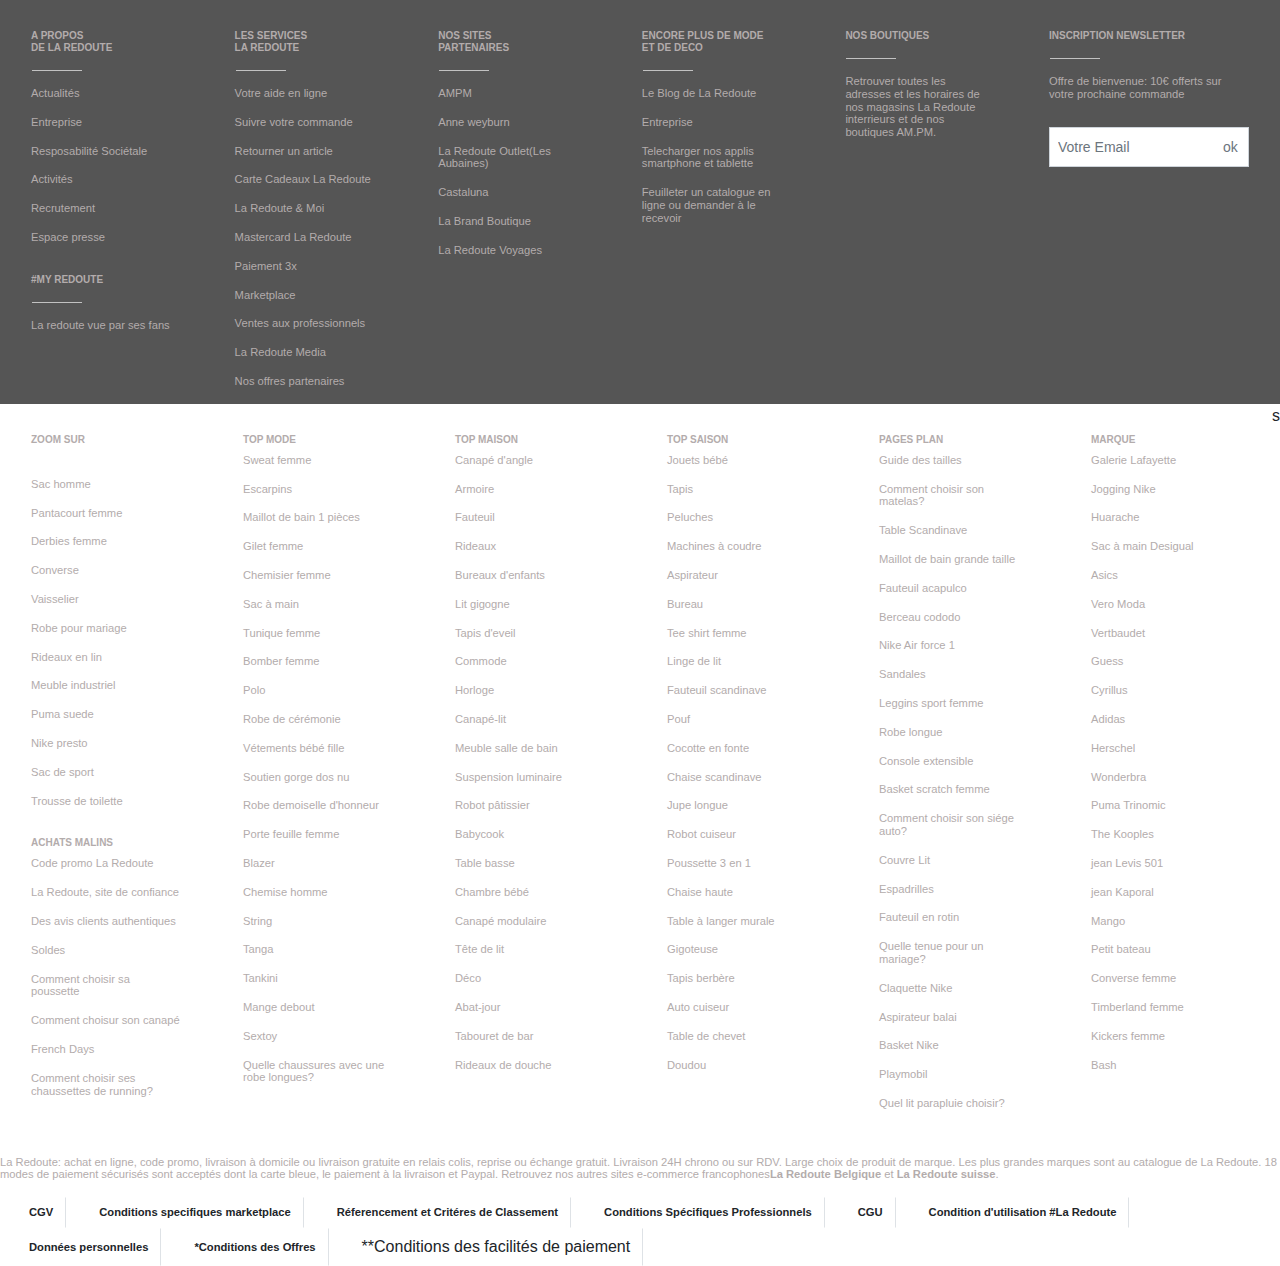
==== commit 9d7c5ede: "bas du footer" ====
--- a/index.html
+++ b/index.html
@@ -1,409 +1,301 @@
+
 <!doctype html>
 <html lang="fr">
+
 <head>
-  <meta charset="utf-8" />
+  <meta charset="utf-8">
+  <link rel="stylesheet" href="https://stackpath.bootstrapcdn.com/bootstrap/4.3.1/css/bootstrap.min.css" integrity="sha384-ggOyR0iXCbMQv3Xipma34MD+dH/1fQ784/j6cY/iJTQUOhcWr7x9JvoRxT2MZw1T" crossorigin="anonymous" />
   <meta name="viewport" content="width=device-width, initial-scale=1, shrink-to-fit=no">
-  <link rel="stylesheet" href="https://stackpath.bootstrapcdn.com/bootstrap/4.3.1/css/bootstrap.min.css" integrity="sha384-ggOyR0iXCbMQv3Xipma34MD+dH/1fQ784/j6cY/iJTQUOhcWr7x9JvoRxT2MZw1T" crossorigin="anonymous" />
-  <link rel="stylesheet" href="style.css" />
+  <link rel="stylesheet" href="style.css"/>
+  <link rel="stylesheet" media="screen and (max-width: 1280px)" href="petite_resolution.css" />
 </head>
 <body>
 
 
-  <!--LE HEADER-->
-
-  <header>
-    <!--LA BARRE NOIR-->
-    <div class="d-block p-2   text-white text-center col-sm-2 col-md col-lg"><p class="text1">Avec la Redoute & MOI, -10% supp sur la mode*</p>
-    </div>
-    <!--LA NAVBAR AVEC LOGO-->
-    <nav id="nav1" class="navbar navbar-light bg-white border-bottom col-sm-2 col-md col-lg  ">
-      <a class="navbar-brand" href="#">
-        <img src="images/0a.svg" class="ml-5" width="180" height="46.2" alt="Logo LaRedoute">
-      </a>
-      <form class="form-inline"> 
-        <input class="form-control mr-sm-2 " width="80" height="40" type="search" placeholder="Que recherchez-vous?" aria-label="Search">
-                <button class="btn btn-default my-2 my-sm-0" type="submit"><span class="glyphicon glyphicon-search"><img src="icons/1a.png" class="mr-1 " width="60" height="40" alt="search" /></button>
-        </form>
-        <img src="icons/1b.png" class="mr-1 " width="80" height="60" alt="mail"/>
-        <img src="icons/1c.png" class="mr-1" width="80" height="60" alt="avatar" />
-        <img src="icons/1d.png" class="mr-1" width="80" height="60" alt="coeur" />
-        <img src="icons/1e.png" class="mr-1" width="80" height="60" alt="panier" />
-      </nav>
-      <!--2EME NAVBAR AVEC VENTE FLASH ACTIVE-->
-      <nav class="nav nav-pills flex-column flex-sm-row">
-        <a class="flex-sm-fill text-sm-center nav-link p-3 elementnav " href="#">Femme</a>
-        <a class="flex-sm-fill text-sm-center nav-link p-3 elementnav " href="#">Homme</a>
-        <a class="flex-sm-fill text-sm-center nav-link p-3 elementnav" href="#">Enfant & Bébé</a>
-        <a class="flex-sm-fill text-sm-center nav-link p-3 elementnav" href="#">Meuble & Déco</a>
-        <a class="flex-sm-fill text-sm-center nav-link p-3 elementnav" href="#">Linge de Maison</a>
-        <a class="flex-sm-fill text-sm-center nav-link p-3 elementnav " href="#">Electroménager & High-Tech</a>
-        <a class="flex-sm-fill text-sm-center nav-link p-3 elementnav " href="#">Voyages & Loisirs</a>
-        <a class="flex-sm-fill text-sm-center nav-link p-3 elementnav text-danger"  href="#">Outlet</a>
-        <a class="flex-sm-fill text-sm-center nav-link active mr-3 vflash p-3 rounded-0 elementnav bg-danger"  href="#">Ventes Flash</a>
-      </nav>
-
-
-
-
-        <!-- Le BODY -->
-
-
-      <!--LE FOND D'ECRAN-->
-      <div class="container" >
-        <div class="row">
-          <div class="col">
-            <a href="#"><img id="img1" src="images/1a.jpg" class=" img-fluid img-responsive col col-md-12 col-lg-12 align-items-center" alt="La redoute fond principal" /></a>
-          </div>
-        </div>
-
-        <div class="d-block p-4 bg-white section"></div>
-
-
-<!-- CAROUSEL 1 -->
-
-
-
-        <div class="container">
-          <div class="row">
-            <div class="col    font-weight-bold ">
-              <a href="#"><img src="images/2a.png" class=" img-responsive graduateicon" width="190" height="250" alt="image article1"  /></a>
-              
-            </div>
-            <div class="col font-weight-bold">
-             <a href="#"><img src="images/2b.png" class=" img-responsive graduateicon" width="190" height="250" alt="image article1"  /></a>
-           
-            </div>
-            <div class="col  font-weight-bold">
-             <a href="#"><img src="images/2c.png" class=" img-responsive graduateicon" width="190" height="250" alt="image article1"  /></a>
-             
-            </div>
-
-            <div class="col  font-weight-bold">
-             <a href="#"><img src="images/2d.png" class=" img-responsive graduateicon" width="190" height="250" alt="image article1"  /></a>
-             
-            </div>
-
-            <div class="col  font-weight-bold">
-              <a href="#"><img src="images/2e.png" class=" img-responsive graduateicon" width="190" height="250" alt="image article1"  /></a>
-             
-            </div>
-          </div>
-        </div>
-
-        <p><br /><br /></p>
-
-        <div id="catalog" class="catalog-subtitle titre">
-  <p class="nand">|</p>
-   <p class="catalog">Ventes Flash</p>
-  <p id="police1">l'éphémère qui fait plaisir</p>
-</div>
-
-
-
-<!-- CAROUSEL 2 -->
-
-<div id="carousel2" class="carousel slide" data-ride="carousel" data-interval="false">
-  <div class="carousel-inner">
-    <div class="carousel-item active">
-      <a href=""><img src="images/3a.png" class="d-inline" alt="..."></a>
-    <a href=""><img src="images/3b.png" class="d-inline" alt="..."></a>
-    <a href=""><img src="images/3c.png" class="d-inline" alt="..."></a>
-    </div>
-    
-    <div class="carousel-item">
-      <a href=""><img src="images/3d.png" class="d-inline" alt="..."></a>
-    <a href=""><img src="images/3e.png" class="d-inline" alt="..."></a>
-    <a href=""><img src="images/3f.png" class="d-inline" alt="..."></a>
-    </div>
-
-    
-  </div>
-   <a class="left carousel-control" href="#carousel2" role="button" data-slide="prev">
-      <span id="chevron1" class="glyphicon glyphicon-chevron-left" aria-hidden="true"> </span>
-    <span class="sr-only">Previous</span>
-    </a>
-  <a class="right carousel-control" href="#carousel-example-generic" role="button" data-slide="next">
-    <span id="chevron2" class="glyphicon glyphicon-chevron-right" aria-hidden="true"></span>
-    <span class="sr-only">Next</span>
-  </a>
-</div>
-
-<button id="button0" type="button" class="btn btn-outline-dark" data-target="#">Découvrir toute les ventes flash</button>
-
-<p><br /><br /></p>
-
-
-
-<!-- Bloc 1 -->
-
-<div class="catalog-subtitle titre">
-  <p class="nand">|</p>
-    <p class="catalog">Les jours La Redoute Intérieurs<br />
-Jusqu'à 40%*</p>
-</div>
-
-  <div class="row">
-
-        <div id="bloc1" class="col-xs-12 col-sm-5"> 
-
-          <a href=""><img src="images/4b.png" title="Découvrir la collection" width="120%"></a></div>
-
-       <div id="bloc2" class="col-xs-12 col-sm-7"> 
-       
-         
-          <a href=""><img src="images/4a.png" title="Découvrir la collection" width="55%"></a></div>
-
-        <div id="bloc3" class="col-xs-12 col-sm-5"> 
-
-          <a href=""><img src="images/4c.png" title="Découvrir la collection" width="145%"></a></div>
-
-        <p id="p1" class="text margin-b">Profitez de 40% de réduction sur une sélection La Redoute Intérieurs.<br />
-          Un salon de jardin pour les beaux jours, le canapé dont on rêvait,<br />
-        l'objet déco tendance ou du linge de lit....</p>
-     
- </div>
-
-<p><br /></p>
-
-
- <button id="button0" type="button" class="btn btn-outline-dark" data-target="#">Découvrir la collection</button>
-
- <p><br /><br /><br /></p>
-
-
-
-
- <!-- CAROUSEL 3 -->
-
-
- <p class="catalog">Nos meilleurs ventes</p>
-
- 
-
-        <div class="container">
-          <div class="row">
-            <div class="col    font-weight-bold ">
-              <a href="#"><img src="images/5a.png" class=" img-responsive graduateicon" width="190" height="260" alt="image article1"  /></a>
-              
-            </div>
-            <div class="col font-weight-bold">
-             <a href="#"><img src="images/5b.png" class=" img-responsive graduateicon" width="190" height="260" alt="image article1"  /></a>
-           
-            </div>
-            <div class="col  font-weight-bold">
-             <a href="#"><img src="images/5c.png" class=" img-responsive graduateicon" width="190" height="260" alt="image article1"  /></a>
-             
-            </div>
-
-            <div class="col  font-weight-bold">
-             <a href="#"><img src="images/5d.png" class=" img-responsive graduateicon" width="190" height="260" alt="image article1"  /></a>
-             
-            </div>
-
-            <div class="col  font-weight-bold">
-              <a href="#"><img src="images/5e.png" class=" img-responsive graduateicon" width="190" height="260" alt="image article1"  /></a>
-             
-            </div>
-          </div>
-        </div>
-
-        <p><br /><br /></p>
-
-
-        <!-- BLOC 2 -->
-
-        <div id="catalog0" class="catalog-subtitle titre">
-  <p class="nand">|</p>
-   <p class="catalog">Tendances mode & maison</p>
-  <p id="police2" class="text-dark"><a href=""><u><b>Les robes Femme/fille</b></u></a> Indus color</p>
-</div>
-
- 
-<a href="#"><img id="img6a" src="images/6a.jpg" class=" img-responsive graduateicon mr-5" width="575" height="575" alt="image article1"  /></a>
-
-<a href="#"><img id="img6b" src="images/6b.png" class=" img-responsive graduateicon mr-2" width="235" height="345" alt="image article1"  /></a>
-
-<a href="#"><img id="img6c" src="images/6c.png" class=" img-responsive graduateicon" width="235" height="345" alt="image article1"  /></a>
-
-<a href="#"><img id="img6d" src="images/6d.png" class=" img-responsive graduateicon mr-2" width="235" height="345" alt="image article1"  /></a>
-
-<a href="#"><img id="img6e" src="images/6e.png" class=" img-responsive graduateicon" width="235" height="365" alt="image article1"  /></a>
-
- <button id="button1" type="button" class="btn btn-outline-dark" data-target="#">Telle mère</button>
-  <button id="button2" type="button" class="btn btn-outline-dark" data-target="#">Telle fille</button>
-
-
-
-
-<p><br /><br /><br /><br /><br /><br /><br /><br /><br /></p>
-
-
-
-<!-- BLOC 3 -->
-
-
-<div id="catalog1" class="catalog-subtitle titre">
-  <p class="nand">|</p>
-   <p class="catalog">Made in Roubaix</p>
-  <p id="police2" class="text-dark">un vrai travail d'équipe</p>
-</div>
-
-<a href="#"><img id="img7a" src="images/7a.png" class=" img-responsive graduateicon mr-5" width="452" height="617" alt="image article1"  /></a>
-
-<a href="#"><img id="img7b" src="images/7b.png" class=" img-responsive graduateicon mr-2" width="540" height="345" alt="image article1"  /></a>
-
-<p id="p2" class="text margin-b">La toute première collection capsule de T-shirts et sweats à<br />
-message entièrement réalisée par des collaborateurs La Redoute,<br />
-100% made in Roubaix !</p>
-
-<button id="button3" type="button" class="btn btn-outline-dark" data-target="#">Découvrir la sélection</button>
-
-
-<p><br /><br /><br /><br /><br /><br /><br /><br /><br /><br /><br /><br /><br /><br /><br /><br /><br /><br /><br /><br /><br /><br /><br /><br /><br /><br /><br /></p>
-
-
-<!-- CAROUSEL 4 -->
-
-
-<div id="catalog2" class="catalog-subtitle titre">
-  <p class="nand">|</p>
-   <p class="catalog">Les marques</p>
-  </div>
-
-
-<div id="carousel4" class="carousel slide" data-ride="carousel" data-interval="false">
-  <div class="carousel-inner">
-    <div class="carousel-item active">
-      <a href=""><img src="images/8a.png" class="d-inline" alt="..."></a>
-    <a href=""><img src="images/8b.png" class="d-inline" alt="..."></a>
-    <a href=""><img src="images/8c.png" class="d-inline" alt="..."></a>
-    </div>
-    
-    <div class="carousel-item">
-      <a href=""><img src="images/8c.png" class="d-inline" alt="..."></a>
-    <a href=""><img src="images/8d.png" class="d-inline" alt="..."></a>
-    <a href=""><img src="images/8e.png" class="d-inline" alt="..."></a>
-    </div>
-
-    
-  </div>
-   <a class="left carousel-control" href="#carousel2" role="button" data-slide="prev">
-      <span id="chevron1" class="glyphicon glyphicon-chevron-left" aria-hidden="true"> </span>
-    <span class="sr-only">Previous</span>
-    </a>
-  <a class="right carousel-control" href="#carousel-example-generic" role="button" data-slide="next">
-    <span id="chevron2" class="glyphicon glyphicon-chevron-right" aria-hidden="true"></span>
-    <span class="sr-only">Next</span>
-  </a>
-</div>
-
-<p><br /><br /></p>
-
-
-<!-- BLOC 4 -->
-
-
-<div id="catalog3" class="catalog-subtitle titre">
-  <p class="nand">|</p>
-   <p class="catalog">Conseil look !</p>
-  <p id="police2" class="text-dark">la combinaison</p>
-</div>
-
-<a href="#"><img id="img9a" src="images/9a.png" class=" img-responsive graduateicon mr-5" width="452" height="475" alt="image article1"  /></a>
-
-<a href="#"><img id="img9b" src="images/9b.png" class=" img-responsive graduateicon mr-2" width="650" height="335" alt="image article1"  /></a>
-
-<p id="p3" class="text margin-b">Une pièce caméléon que l'on adopte de jour comme de nuit et que l'on accessoirise au gré de nos envies - un<br />
-must-have du dressing de l'été !</p>
-
-<button id="button4" type="button" class="btn btn-outline-dark" data-target="#">Découvrir la collection</button>
-
-
-<p><br /><br /><br /><br /><br /><br /><br /><br /><br /><br /><br /><br /><br /><br /><br /><br /><br /><br /><br /><br /><br /><br /><br /><br /></p>
-
-
-<!-- BLOC 5 -->
-
-<div id="module">
-  <div class="row">
-
-<div id="catalog4" class="catalog-subtitle titre">
-  <p class="nand"><br /><br />|</p>
-   <p class="catalog">Remise au sport<br /><br /><br /><br /><br /><br /><br /><br /><br /><br /></p>
- </div>
-
- <p id="p4" class="text margin-b">On profite du printemps pour des activités outdoor le week-<br />
-  end en famille. Shorts, brassières, baskets... Du sporstwear<br />
-stylé aux matières plus techniques, découvrez un vestiaire<br />
-sportif qui saura vous motiver !</p>
-
-<a href="#"><img id="img10a" src="images/10a.png" class=" img-responsive graduateicon mr-2" width="275" height="135" alt="image article1"  /></a>
-
-<button id="button5" type="button" class="btn btn-outline-dark" data-target="#">A vos marques, prêt, partez !</button>
-
-<a href="#"><img id="img10b" src="images/10b.png" class=" img-responsive graduateicon mr-2" width="650" height="405" alt="image article1"  /></a>
-
-
+
+<!---services--->
+<div class="container-fluid">
+<div class="row">
+<div class="col-sm mr-3 ml-3">
+  <h4>A propos
+  <br />
+  de la redoute
+  </h4>
+  <hr>
+  <p class="Services">Actualités</p>
+  <p class="Services">Entreprise</p>
+  <p class="Services">Resposabilité Sociétale</p>
+  <p class="Services">Activités</p>
+  <p class="Services">Recrutement</p>
+  <p class="Services">Espace presse</p>
+  <h4>#My redoute</h4>
+  <hr>
+  <p class="Services">La redoute vue par ses fans</p>
+</div>
+<!---colonne2--->
+<div class="col-sm mr-3 ml-3">
+  <h4>Les services
+  <br />
+ la redoute
+  </h4>
+  <hr>
+  <p class="Services">Votre aide en ligne</p>
+  <p class="Services">Suivre votre commande</p>
+  <p class="Services">Retourner un article</p>
+  <p class="Services">Carte Cadeaux La Redoute</p>
+  <p class="Services">La Redoute & Moi</p>
+  <p class="Services">Mastercard La Redoute</p>
+  <p class="Services">Paiement 3x</p>
+  <p class="Services">Marketplace</p>
+  <p class="Services">Ventes aux professionnels</p>
+  <p class="Services">La Redoute Media</p>
+  <p class="Services">Nos offres partenaires</p>
+
+</div>
+<!--colonne3-->
+<div class="col-sm mr-3 ml-3">
+  <h4>Nos sites
+  <br />
+  Partenaires
+  </h4>
+  <hr>
+  <p class="Services">AMPM</p>
+  <p class="Services">Anne weyburn</p>
+  <p class="Services">La Redoute Outlet(Les Aubaines)</p>
+  <p class="Services">Castaluna</p>
+  <p class="Services">La Brand Boutique</p>
+  <p class="Services">La Redoute Voyages</p>
+
+</div>
+<!---colonne4--->
+<div class="col-sm mr-3 ml-3">
+  <h4>ENCORE PLUS DE MODE
+  <br />
+  ET DE DECO
+  </h4>
+  <hr>
+  <p class="Services">Le Blog de La Redoute</p>
+  <p class="Services">Entreprise</p>
+  <p class="Services">Telecharger nos applis smartphone et tablette</p>
+  <p class="Services">Feuilleter un catalogue en ligne ou demander à le recevoir</p>
+</div>
+<!--colonne5-->
+<div class="col-sm mr-3 ml-3">
+  <h4>Nos Boutiques
+  </h4>
+  <hr>
+  <p class="Services">Retrouver toutes les adresses et les horaires de nos magasins La Redoute interrieurs et de nos boutiques AM.PM.</p>
+</div>
+<!--colonne6-->
+<div class="col-sm mr-3 ml-3">
+  <h4>Inscription Newsletter
+  </h4>
+  <hr>
+  <p class="Services">Offre de bienvenue: 10€ offerts sur votre prochaine commande</p>
+  <form>
+  <div class="form-group row">
+    <label for="colFormLabelSm" class="col-sm-3 col-form-label col-form-label-sm"></label>
+    <div class="col-sm-10">
+      <input type="email" class="form-control form-control-sm" id="colFormLabelSm"  placeholder ="Votre Email                        ok">
     </div>
   </div>
-
-
-<p><br /><br /><br /><br /><br /><br /><br /><br /><br /><br /><br /><br /><br /><br /><br /><br /><br /><br /><br /><br /><br /></p>
-
-<!-- BLOC 6 -->
-
-
-<div id="catalog5" class="catalog-subtitle titre">
-  <p class="nand">|</p>
-   <p class="catalog">Conseil look !</p>
-  <p id="police2" class="text-dark">total look beige</p>
-</div>
-
-<a href="#"><img id="img11a" src="images/11a.png" class=" img-responsive graduateicon mr-5" width="452" height="475" alt="image article1"  /></a>
-
-<a href="#"><img id="img11b" src="images/11b.png" class=" img-responsive graduateicon mr-2" width="650" height="335" alt="image article1"  /></a>
-
-<p id="p5" class="text margin-b">Du blanc cassé au beige, la palette du printemps fait la part belle aux couleurs neutres - un nuancier élégant<br />
-et lumineux à porter de la tête aux pieds pour un total look tendance.</p>
-
-<button id="button6" type="button" class="btn btn-outline-dark" data-target="#">Découvrir tous nos looks</button>
-
-
-
-
-
-<!-- BLOC 6 -->
-
-<div id="module0">
-  <div class="row">
-    <p><br /><br /><br /><br /><br /><br /><br /><br /><br /><br /><br /><br /><br /></p>
-
-
-<div id="catalog7" class="catalog-subtitle titre">
-  <p class="nand"><br /><br />|</p>
-   <p class="catalog">#LaRedoute @LaRedoute</p>
- </div>
-
- <p id="p6" class="text margin-b">"Epatez la galerie !"<br />
-  Vos jolies idées de looks et de déco nous inspirent !<br />
-Postez vos photos #laredoute @laredoute</p>
-
-<a href="#"><img id="img12a" src="images/12a.png" class=" img-responsive graduateicon mr-2" width="662" height="285" alt="image article1"  /></a>
-
-<button id="button7" type="button" class="btn btn-outline-dark arrondi" data-target="#">Partager une photo</button>
-
-    </div>
+</form>
+</div>
+</div>
+</div>
+<!--footer link-->
+<div class="container-fluid bg-white">
+<div class="row">
+<div class="col-sm mr-3 ml-3">
+  <h4>Zoom sur</h4>
+  <br />
+
+  <p class="Services">Sac homme</p>
+  <p class="Services">Pantacourt femme</p>
+  <p class="Services">Derbies femme</p>
+  <p class="Services">Converse</p>
+  <p class="Services">Vaisselier</p>
+  <p class="Services">Robe pour mariage</p>
+  <p class="Services">Rideaux en lin</p>
+  <p class="Services">Meuble industriel</p>
+  <p class="Services">Puma suede</p>
+  <p class="Services">Nike presto</p>
+  <p class="Services">Sac de sport</p>
+  <p class="Services">Trousse de toilette</p>
+
+  <h4>Achats Malins</h4>
+
+  <p class="Services">Code promo La Redoute</p>
+  <p class="Services">La Redoute, site de confiance</p>
+  <p class="Services">Des avis clients authentiques</p>
+  <p class="Services">Soldes</p>
+  <p class="Services">Comment choisir sa poussette</p>
+  <p class="Services">Comment choisur son canapé</p>
+  <p class="Services">French Days</p>
+  <p class="Services">Comment choisir ses chaussettes de running?</p>
+</div>
+<!---colonne2--->
+<div class="col-sm mr-3 ml-3">
+  <h4>Top Mode
+  </h4>
+
+  <p class="Services">Sweat femme</p>
+  <p class="Services">Escarpins</p>
+  <p class="Services">Maillot de bain 1 pièces</p>
+  <p class="Services">Gilet femme</p>
+  <p class="Services">Chemisier femme</p>
+  <p class="Services">Sac à main</p>
+  <p class="Services">Tunique femme</p>
+  <p class="Services">Bomber femme</p>
+  <p class="Services">Polo</p>
+  <p class="Services">Robe de cérémonie</p>
+  <p class="Services">Vétements bébé fille</p>
+  <p class="Services">Soutien gorge dos nu</p>
+  <p class="Services">Robe demoiselle d'honneur</p>
+  <p class="Services">Porte feuille femme</p>
+  <p class="Services">Blazer</p>
+  <p class="Services">Chemise homme</p>
+  <p class="Services">String</p>
+  <p class="Services">Tanga</p>
+  <p class="Services">Tankini</p>
+  <p class="Services">Mange debout</p>
+  <p class="Services">Sextoy</p>
+  <p class="Services">Quelle chaussures avec une robe longues?</p>
+
+</div>
+<!--colonne3-->
+<div class="col-sm mr-3 ml-3">
+  <h4>Top Maison
+  </h4>
+    <p class="Services">Canapé d'angle</p>
+  <p class="Services">Armoire</p>
+  <p class="Services">Fauteuil</p>
+  <p class="Services">Rideaux</p>
+  <p class="Services">Bureaux d'enfants</p>
+  <p class="Services">Lit gigogne</p>
+  <p class="Services">Tapis d'eveil</p>
+  <p class="Services">Commode</p>
+  <p class="Services">Horloge</p>
+  <p class="Services">Canapé-lit</p>
+  <p class="Services">Meuble salle de bain</p>
+  <p class="Services">Suspension luminaire</p>
+  <p class="Services">Robot pâtissier</p>
+  <p class="Services">Babycook</p>
+  <p class="Services">Table basse</p>
+  <p class="Services">Chambre bébé</p>
+  <p class="Services">Canapé modulaire</p>
+  <p class="Services">Tête de lit</p>
+  <p class="Services">Déco</p>
+  <p class="Services">Abat-jour</p>
+  <p class="Services">Tabouret de bar</p>
+  <p class="Services">Rideaux de douche</p>
+</div>
+
+
+
+<!--colonne5-->
+<div class="col-sm mr-3 ml-3">
+  <h4>Top saison
+  </h4>
+  <p class="Services">Jouets bébé</p>
+  <p class="Services">Tapis</p>
+  <p class="Services">Peluches</p>
+  <p class="Services">Machines à coudre</p>
+  <p class="Services">Aspirateur</p>
+  <p class="Services">Bureau</p>
+  <p class="Services">Tee shirt femme</p>
+  <p class="Services">Linge de lit</p>
+  <p class="Services">Fauteuil scandinave</p>
+  <p class="Services">Pouf</p>
+  <p class="Services">Cocotte en fonte</p>
+  <p class="Services">Chaise scandinave</p>
+  <p class="Services">Jupe longue</p>
+  <p class="Services">Robot cuiseur</p>
+  <p class="Services">Poussette 3 en 1</p>
+  <p class="Services">Chaise haute</p>
+  <p class="Services">Table à langer murale</p>
+  <p class="Services">Gigoteuse</p>
+  <p class="Services">Tapis berbère</p>
+  <p class="Services">Auto cuiseur</p>
+  <p class="Services">Table de chevet</p>
+  <p class="Services">Doudou</p>
+</div>
+<!--colonne6-->
+<div class="col-sm mr-3 ml-3">
+  <h4>Pages Plan
+  </h4>
+
+  <p class="Services">Guide des tailles</p>
+  <p class="Services">Comment choisir son matelas?</p>
+  <p class="Services">Table Scandinave</p>
+  <p class="Services">Maillot de bain grande taille</p>
+  <p class="Services">Fauteuil acapulco</p>
+  <p class="Services">Berceau cododo</p>
+  <p class="Services">Nike Air force 1</p>
+  <p class="Services">Sandales</p>
+  <p class="Services">Leggins sport femme</p>
+  <p class="Services">Robe longue</p>
+  <p class="Services">Console extensible</p>
+  <p class="Services">Basket scratch femme</p>
+  <p class="Services">Comment choisir son siége auto?</p>
+  <p class="Services">Couvre Lit</p>
+  <p class="Services">Espadrilles</p>
+  <p class="Services">Fauteuil en rotin</p>
+  <p class="Services">Quelle tenue pour un mariage?</p>
+  <p class="Services">Claquette Nike</p>
+  <p class="Services">Aspirateur balai</p>
+  <p class="Services">Basket Nike</p>
+  <p class="Services">Playmobil</p>
+  <p class="Services">Quel lit parapluie choisir?</p>
   </div>
-
-
-
-
-        <footer>
-
-
-        </footer>
-        <script src="https://code.jquery.com/jquery-3.3.1.slim.min.js" integrity="sha384-q8i/X+965DzO0rT7abK41JStQIAqVgRVzpbzo5smXKp4YfRvH+8abtTE1Pi6jizo" crossorigin="anonymous"></script>
-        <script src="https://cdnjs.cloudflare.com/ajax/libs/popper.js/1.14.7/umd/popper.min.js" integrity="sha384-UO2eT0CpHqdSJQ6hJty5KVphtPhzWj9WO1clHTMGa3JDZwrnQq4sF86dIHNDz0W1" crossorigin="anonymous"></script>
-        <script src="https://stackpath.bootstrapcdn.com/bootstrap/4.3.1/js/bootstrap.min.js" integrity="sha384-JjSmVgyd0p3pXB1rRibZUAYoIIy6OrQ6VrjIEaFf/nJGzIxFDsf4x0xIM+B07jRM" crossorigin="anonymous"></script>
-      </body>
-      </html>
+<!--colonne7-->
+<div class="col-sm mr-3 ml-3">
+  <h4>Marque
+  </h4>
+
+  <p class="Services">Galerie Lafayette</p>
+  <p class="Services">Jogging Nike</p>
+  <p class="Services">Huarache</p>
+  <p class="Services">Sac à main Desigual</p>
+  <p class="Services">Asics</p>
+  <p class="Services">Vero Moda</p>
+  <p class="Services">Vertbaudet</p>
+  <p class="Services">Guess</p>
+  <p class="Services">Cyrillus</p>
+  <p class="Services">Adidas</p>
+  <p class="Services">Herschel</p>
+  <p class="Services">Wonderbra</p>
+  <p class="Services">Puma Trinomic</p>
+  <p class="Services">The Kooples</p>
+  <p class="Services">jean Levis 501</p>
+  <p class="Services">jean Kaporal</p>
+  <p class="Services">Mango</p>
+  <p class="Services">Petit bateau</p>
+  <p class="Services">Converse femme</p>
+  <p class="Services">Timberland femme</p>
+  <p class="Services">Kickers femme </p>
+  <p class="Services">Bash</p>
+</div>
+s
+<p class="Infotxt">La Redoute: achat en ligne, code promo, livraison à domicile ou livraison gratuite en relais colis, reprise ou échange gratuit. Livraison 24H chrono ou sur RDV. Large choix de produit de marque. Les plus grandes marques sont au catalogue de La Redoute. 18 modes de paiement sécurisés sont acceptés dont la carte bleue, le paiement à la livraison et Paypal. Retrouvez nos autres sites e-commerce francophones<strong>La Redoute Belgique </strong>et <strong>La Redoute suisse</strong>.</p>
+
+</div>
+</div>
+<!--Condition generales-->
+<div class="d-flex align-content-center flex-wrap">
+<button type="button" class="btn btn-white mr-1 ml-3 border-right light rounded-0 condition">CGV</button>
+<button type="button" class="btn btn-white mr-1 ml-3 border-right light rounded-0 condition">Conditions specifiques marketplace</button>
+<button type="button" class="btn btn-white mr-1 ml-3 border-right light rounded-0 condition">Réferencement et Critéres de Classement</button>
+<button type="button" class="btn btn-white mr-1 ml-3 border-right light rounded-0 condition">Conditions Spécifiques Professionnels</button>
+<button type="button" class="btn btn-white mr-1 ml-3 border-right light rounded-0 condition">CGU</button>
+<button type="button" class="btn btn-white mr-1 ml-3 border-right light rounded-0 condition">Condition d'utilisation #La Redoute</button>
+<button type="button" class="btn btn-white mr-1 ml-3 border-right light rounded-0 condition">Données personnelles</button>
+<button type="button" class="btn btn-white mr-1 ml-3 border-right light rounded-0 condition">*Conditions des Offres</button>
+<button type="button" class="btn btn-white mr-1 ml-3 border-right light rounded-0 ">**Conditions des facilités de paiement</button>
+</div>
+</footer>
+<script src="https://code.jquery.com/jquery-3.3.1.slim.min.js" integrity="sha384-q8i/X+965DzO0rT7abK41JStQIAqVgRVzpbzo5smXKp4YfRvH+8abtTE1Pi6jizo" crossorigin="anonymous"></script>
+<script src="https://cdnjs.cloudflare.com/ajax/libs/popper.js/1.14.7/umd/popper.min.js" integrity="sha384-UO2eT0CpHqdSJQ6hJty5KVphtPhzWj9WO1clHTMGa3JDZwrnQq4sF86dIHNDz0W1" crossorigin="anonymous"></script>
+<script src="https://stackpath.bootstrapcdn.com/bootstrap/4.3.1/js/bootstrap.min.js" integrity="sha384-JjSmVgyd0p3pXB1rRibZUAYoIIy6OrQ6VrjIEaFf/nJGzIxFDsf4x0xIM+B07jRM" crossorigin="anonymous"></script>
+</body>
+</html>
--- a/style.css
+++ b/style.css
@@ -1,439 +1,49 @@
-/*PARTIE HEADER*/
 
-  /*LE BLOC NOIR*/
-  .d-block
-  {
-    background-color: black;
-    height:40px;
-  }
-
-  /*LA NAV BARRE AVEC LE LOGO*/
-
-
-
-
-
-  /*LA NAV AVEC VENTES FLASH ACTIVE*/
-
-  .vflash
-  {
-    background-color: #e23655 !important;
-  }
-
-  .elementnav
-  {
-    color: black;
-    font-size: 13px;
+/*suite footer*/
+.container-fluid{
+  background-color: #555555;
 }
 
-
-/*PARTIE BODY*/
-
-
-body {
-	background-color: #ffffff;
+.Services{
+  font-family: 'Source Sans Pro',Arial,sans-serif;
+  color: #b3acac;
+  font-size: 0.7rem;
+ line-height: 0.8rem;
 }
 
-
-header {
-	background-color: #ffffff;
+h4{
+  font-weight: bold;
+  margin-top: 30px;
+  font-size: 10px;
+  color: #b3acac;
+  text-transform: uppercase;
 }
 
-#img1
-{
-position: relative;
-width: 150%;
-height: 100%;
+hr{
+  background-color: #d8d8d8;
+  margin-left: 1px;
+  width: 50px;
 }
 
-.catalog
-{
-	margin-top: 0;
-margin-bottom: 20px;
-font-size: 26px;
-font-weight: bold;
-text-align: center;
+#colFormLabelSm{
+  height: 40px;
+  width: 200px;
+  border-radius: 0px;
+}
+/*footer link*/
+#container2{
+  background-color: none;
 }
 
-#bloc1
-{
- position: relative;
- left: 6%;
- }
-
- #bloc2
- {
- 	position: relative;
- 	left: 15%;
- }
-
-#bloc3
-{
-	position: absolute;
-	top: 365%;
-	left: -4%;
+.Infotxt{
+  font-family: 'Source Sans Pro',Arial,sans-serif;
+  color: #b3acac;
+  font-size: 0.7rem;
+ line-height: 0.8rem;
+  margin-top: 30px;
 }
 
-#p1
-{
-	text-align: right;
-width: 100%;
-padding-left: 35%;
-position: absolute;
-left: -45%;
-top : 373%;
+.condition{
+  font-weight: bold;
+  font-size: 0.7rem;
 }
-
-#button0
-{
-	margin-top: 10px;
-background: transparent;
-border: solid 1px #010101;
-padding: 14px 40px;
-font: 600 14px 'Source Sans Pro',arial;
-    font-family: "Source Sans Pro", arial;
-color: #010101;
-position: relative;
-left: 35%;
-}
-
-#carousel2 
-{
-	background-image:none !important;
-   filter:none !important;
-   position: relative;
-   left: 9%;
-}
-
-.glyphicon.glyphicon-chevron-right
-{
-   color:black; 
-   }
-   
-  #chevron1, #chevron2
-   {
-   	margin-left : 10%;
-   	color:black;
-   } 
-
-.nand 
-{
-text-align: center;
-}
-
-#police1
-{
-	color: #E23655;
-	font-family: 'Sacramento',arial!important;
-text-align: center;
-
-}
-
-#police2
-{
-	text-align: center;
-	font-size: 13px;
-	letter-spacing: 0.8px;
-	font-family: arial;
-	color: #010101!important;
-
-}
-
-#img6a 
-{
-	position: relative;
-	left: 0%;
-}
-
-#img6b
-{
-	position: absolute;
-	top: 500%;
-	left: 57%;
-}
-
-#img6c
-{
-	position: absolute;
-	top: 500%;
-	left: 76%;
-}
-
-#img6d
-{
-	position: absolute;
-	top: 560%;
-	left: 57%;
-}
-
-#img6e
-{
-	position: absolute;
-	top: 560%;
-	left: 76%;
-}
-
-#button1
-{
-	margin-top: 10px;
-background: transparent;
-border: solid 1px #010101;
-padding: 14px 40px;
-font: 600 14px 'Source Sans Pro',arial;
-    font-family: "Source Sans Pro", arial;
-color: #010101;
-position: absolute;
-left: 17%;
-top: 597%;
-}
-
-#button2
-{
-	margin-top: 10px;
-background: transparent;
-border: solid 1px #010101;
-padding: 14px 40px;
-font: 600 14px 'Source Sans Pro',arial;
-    font-family: "Source Sans Pro", arial;
-color: #010101;
-position: absolute;
-left: 30%;
-top: 597%;
-}
-
-#img7a
-{
-position: absolute;
-	top: 655%;
-	left: 6%;
-}
-
-#img7b
-{
-	position: absolute;
-	top: 665%;
-	left: 52.5%;
-}
-
-#p2
-{
-text-align: left;
-width: 50%;
-margin-bottom: 24px;
-font-family: 'Source Sans Pro',Arial,sans-serif !important;
-position: absolute;
-top: 725%;
-left: 43%;
-}
-
-#button3
-{
-	margin-top: 10px;
-background: transparent;
-border: solid 1px #010101;
-padding: 14px 40px;
-font: 600 14px 'Source Sans Pro',arial;
-    font-family: "Source Sans Pro", arial;
-color: #010101;
-position: absolute;
-left: 43%;
-top: 738%;
-}
-
-#carousel4
-{
-	background-image:none !important;
-   filter:none !important;
-   position: relative;
-   left: 9%;
-}
-
-#img9a
-{
-	position: absolute;
-	left: 6%;
-}
-
-#img9b
-{
-	position: absolute;
-	left: 44%;
-	top: 880%;
-}
-
-#p3
-{
-	text-align: left;
-	font-size: 13.5px;
-margin-bottom: 15px;
-font-family: 'Source Sans Pro',Arial,sans-serif !important;
-position: absolute;
-top: 937%;
-left: 43%;
-}
-
-#button4
-{
-	margin-top: 10px;
-background: transparent;
-border: solid 1px #010101;
-padding: 14px 40px;
-font: 600 14px 'Source Sans Pro',arial;
-    font-family: "Source Sans Pro", arial;
-color: #010101;
-position: absolute;
-left: 43%;
-top: 947%;
-}
-
-#module
-{
-	background-color: #f5eeeb;
-	position: absolute;
-	top: 965%;
-	left: 0%;
-	right: 0%;
-}
-
-#catalog4
-{
-	position: relative;
-	left: 15%;
-}
-
-#p4
-{
-text-align: center;
-font-family: 'Source Sans Pro',Arial,sans-serif !important;
-font-size: 13.5px;
-position: absolute;
-left: 9%;
-top: 27%;
-}
-
-#img10a
-{
-	position: relative;
-	left: -4%;
-	top: 47%;
-}
-
-#button5
-{
-	margin-top: 10px;
-background: transparent;
-border: solid 1px #010101;
-padding: 14px 40px;
-font: 600 14px 'Source Sans Pro',arial;
-    font-family: "Source Sans Pro", arial;
-color: #010101;
-position: absolute;
-left: 13.5%;
-top: 80%;
-}
-
-#img10b
-{
-position: relative;
-	left: 15%;
-	top: 5%;	
-}
-
-#img11a
-{
-	position: absolute;
-	left: 6%;
-}
-
-#img11b
-{
-	position: absolute;
-	left: 43%;
-	top: 1085%;
-}
-
-#p5
-{
-	text-align: left;
-	font-size: 13.5px;
-margin-bottom: 15px;
-font-family: 'Source Sans Pro',Arial,sans-serif !important;
-position: absolute;
-top: 1142.5%;
-left: 43%;
-}
-
-#button6
-{
-	margin-top: 10px;
-background: transparent;
-border: solid 1px #010101;
-padding: 14px 40px;
-font: 600 14px 'Source Sans Pro',arial;
-    font-family: "Source Sans Pro", arial;
-color: #010101;
-position: absolute;
-left: 43%;
-top: 1152.5%;
-
-}
-
-#module0
-{
-	background-color: #f3f3f3;
-	position: absolute;
-	top: 1170%;
-	left: 0%;
-	right: 0%;
-}
-
-#catalog7
-{
-	position: relative;
-	left: 65%;
-	top: %;
-}
-
-#p6
-{
-	text-align: center;
-font-family: 'Source Sans Pro',Arial,sans-serif !important;
-font-size: 12.5px;
-position: absolute;
-left: 68%;
-top: 42.5%;
-}
-
-#img12a
-{
-	position: relative;
-	top: 3%;
-	left: -32.5%;
-}
-
-
-#button7
-{
-	margin-top: 10px;
-background: transparent;
-border: solid 1px #010101;
-padding: 14px 40px;
-font: 600 14px 'Source Sans Pro',arial;
-    font-family: "Source Sans Pro", arial;
-color: #010101;
-position: absolute;
-left: 70.5%;
-top: 60.5%;
-}
-
-
-
-
-/* Modification class btn bootstrap */
-
-
-.btn{
-
-	border-radius:0rem;
-
-}
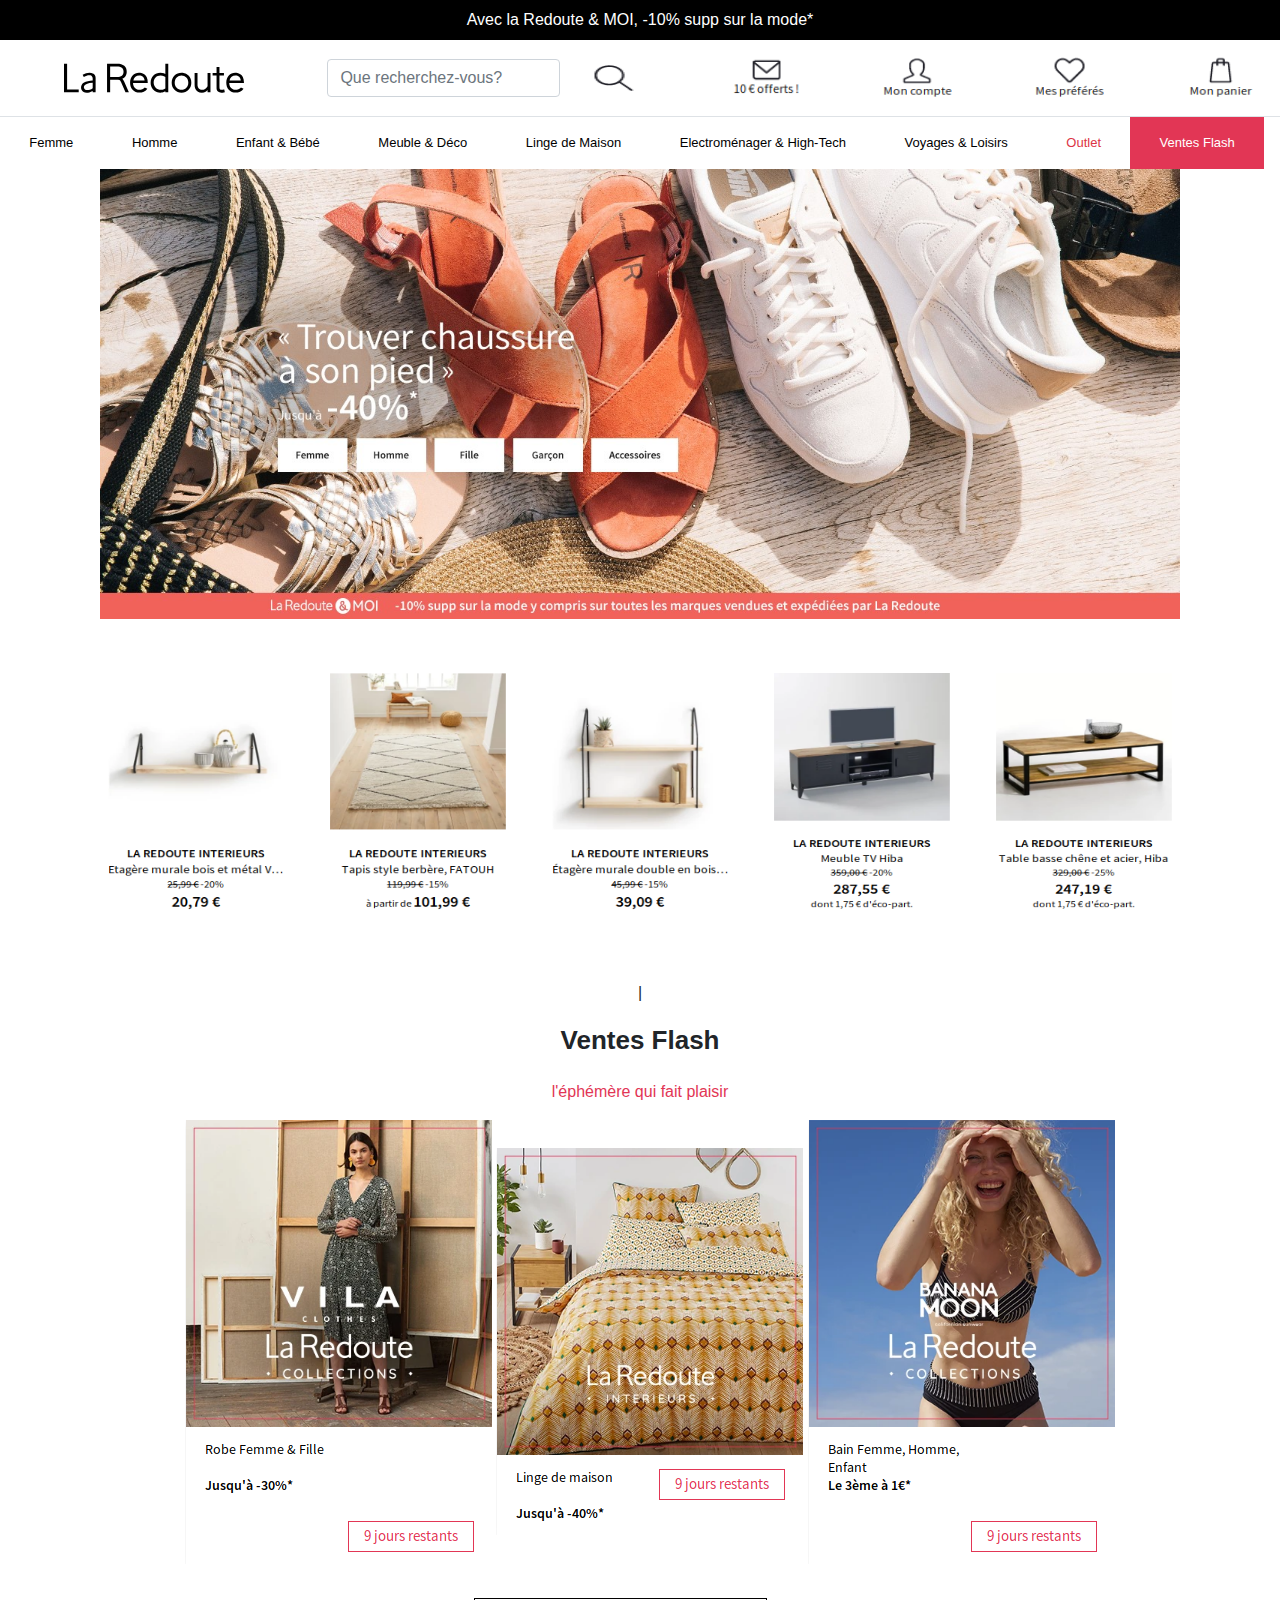
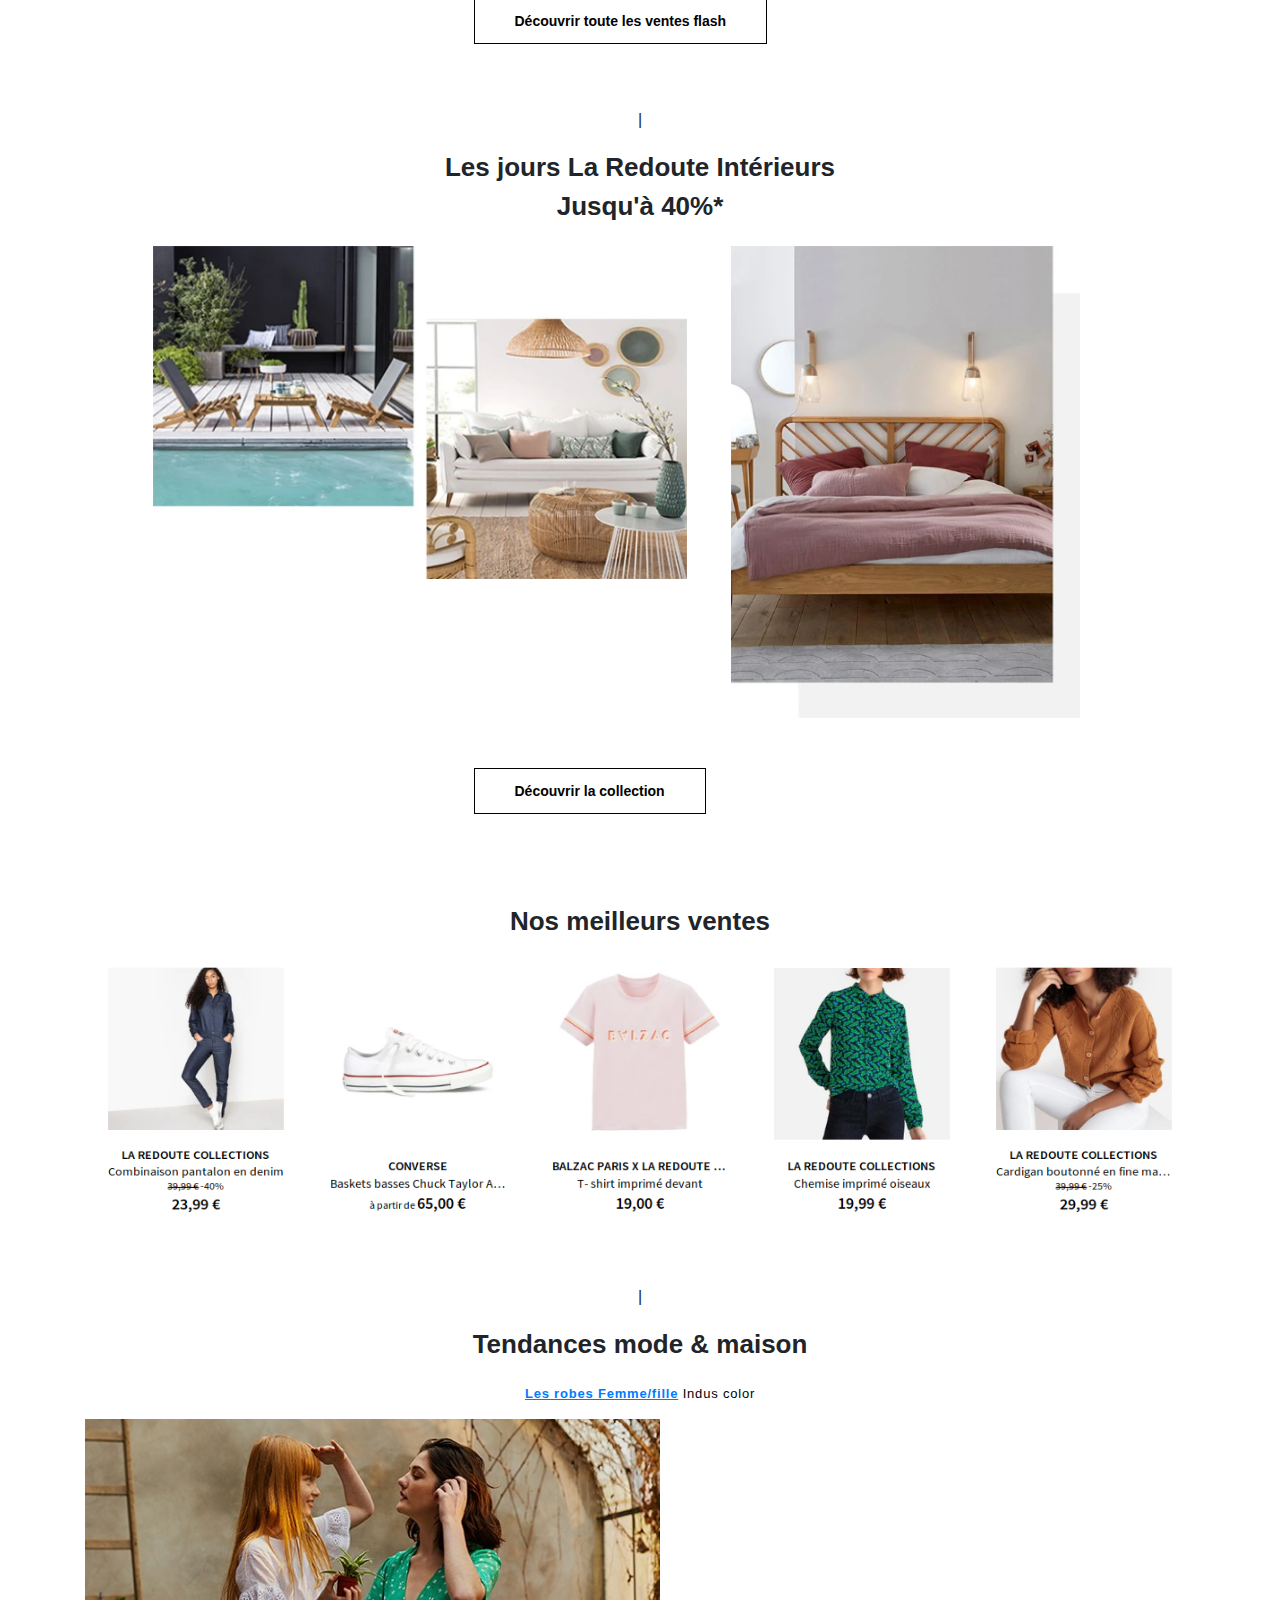
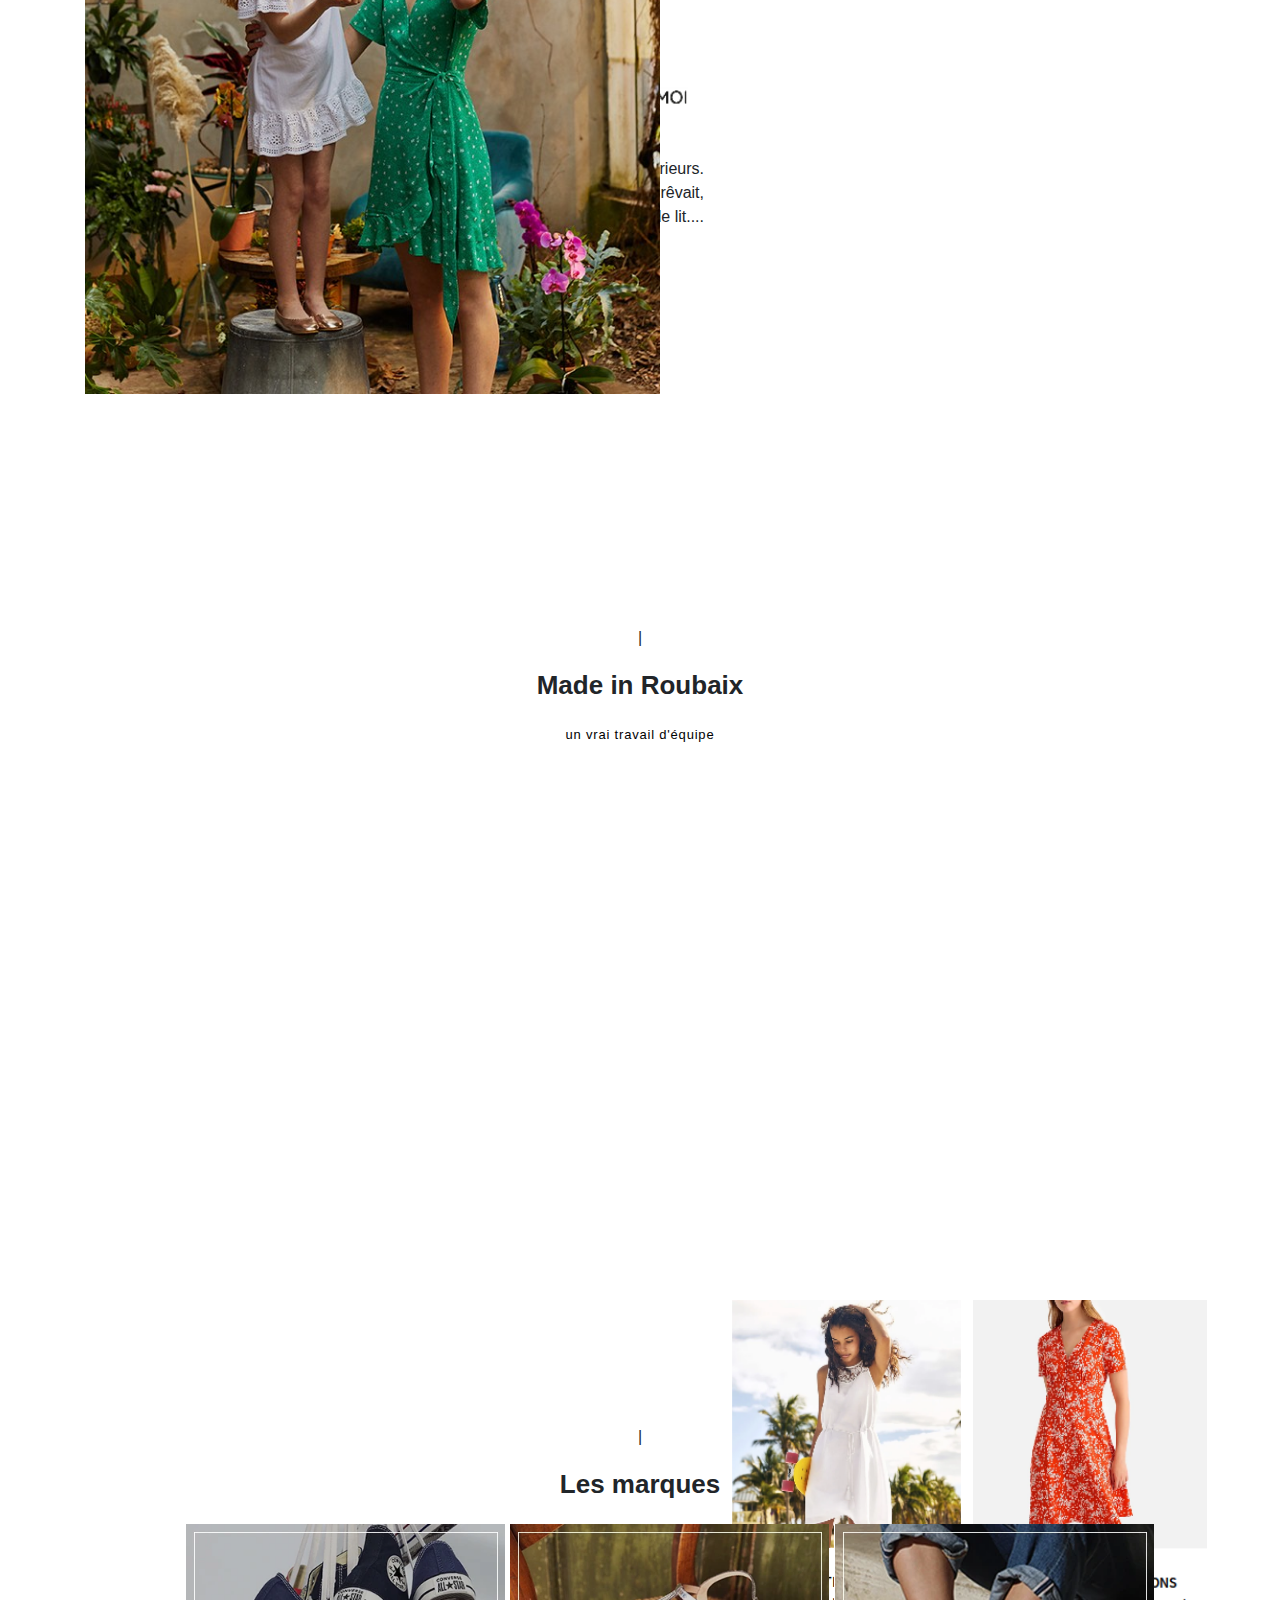
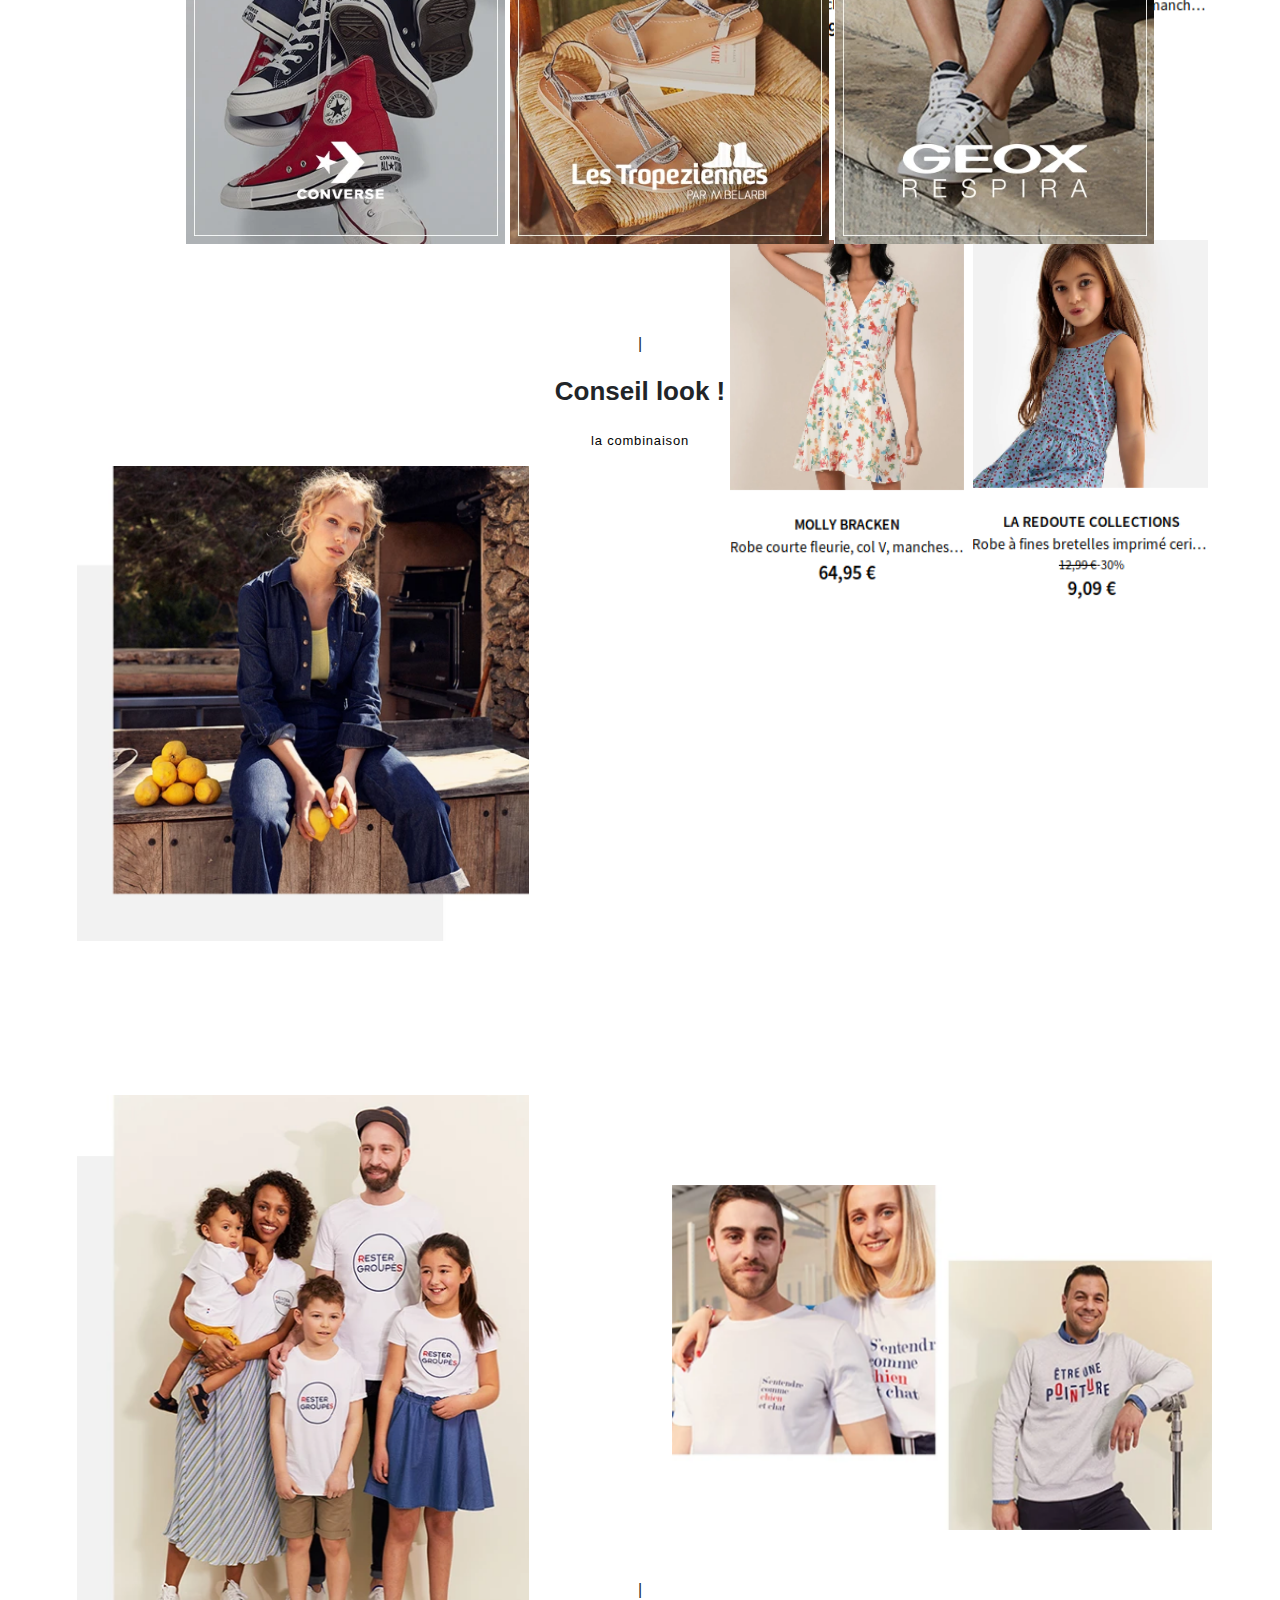
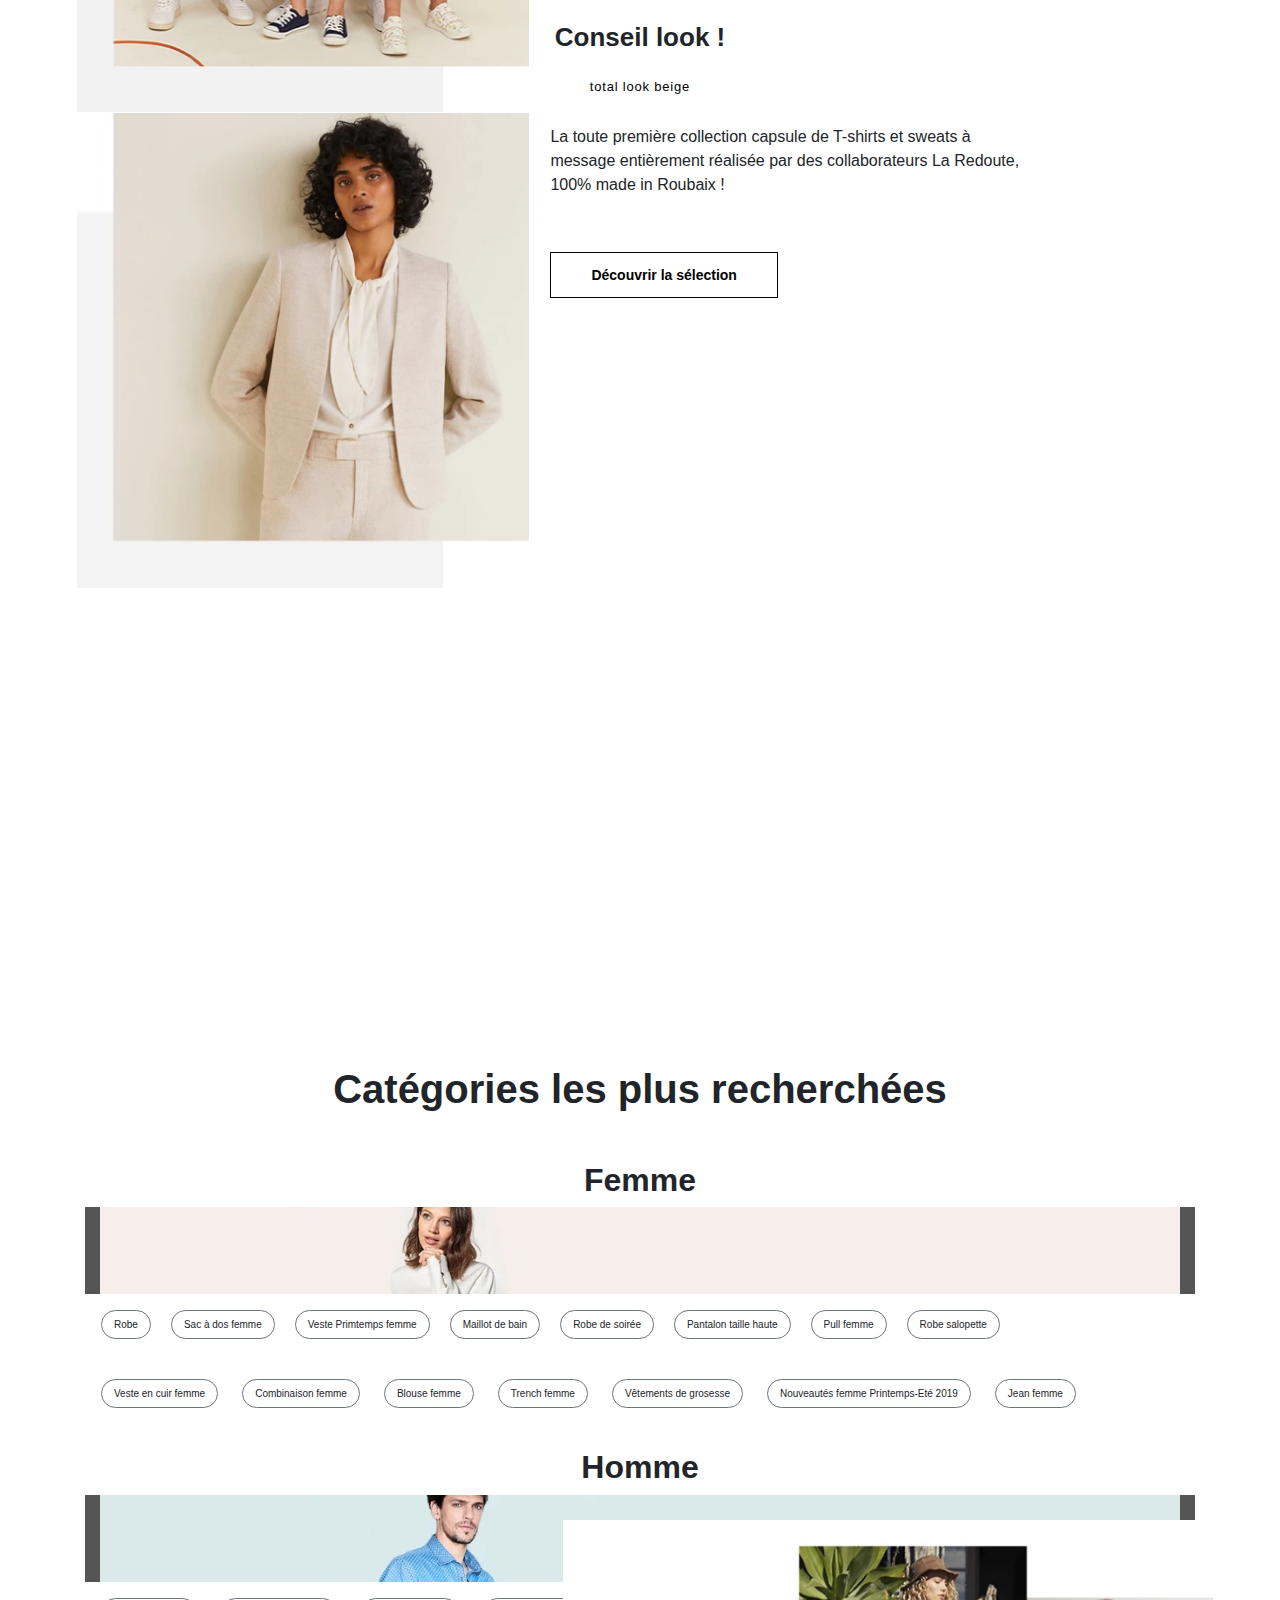
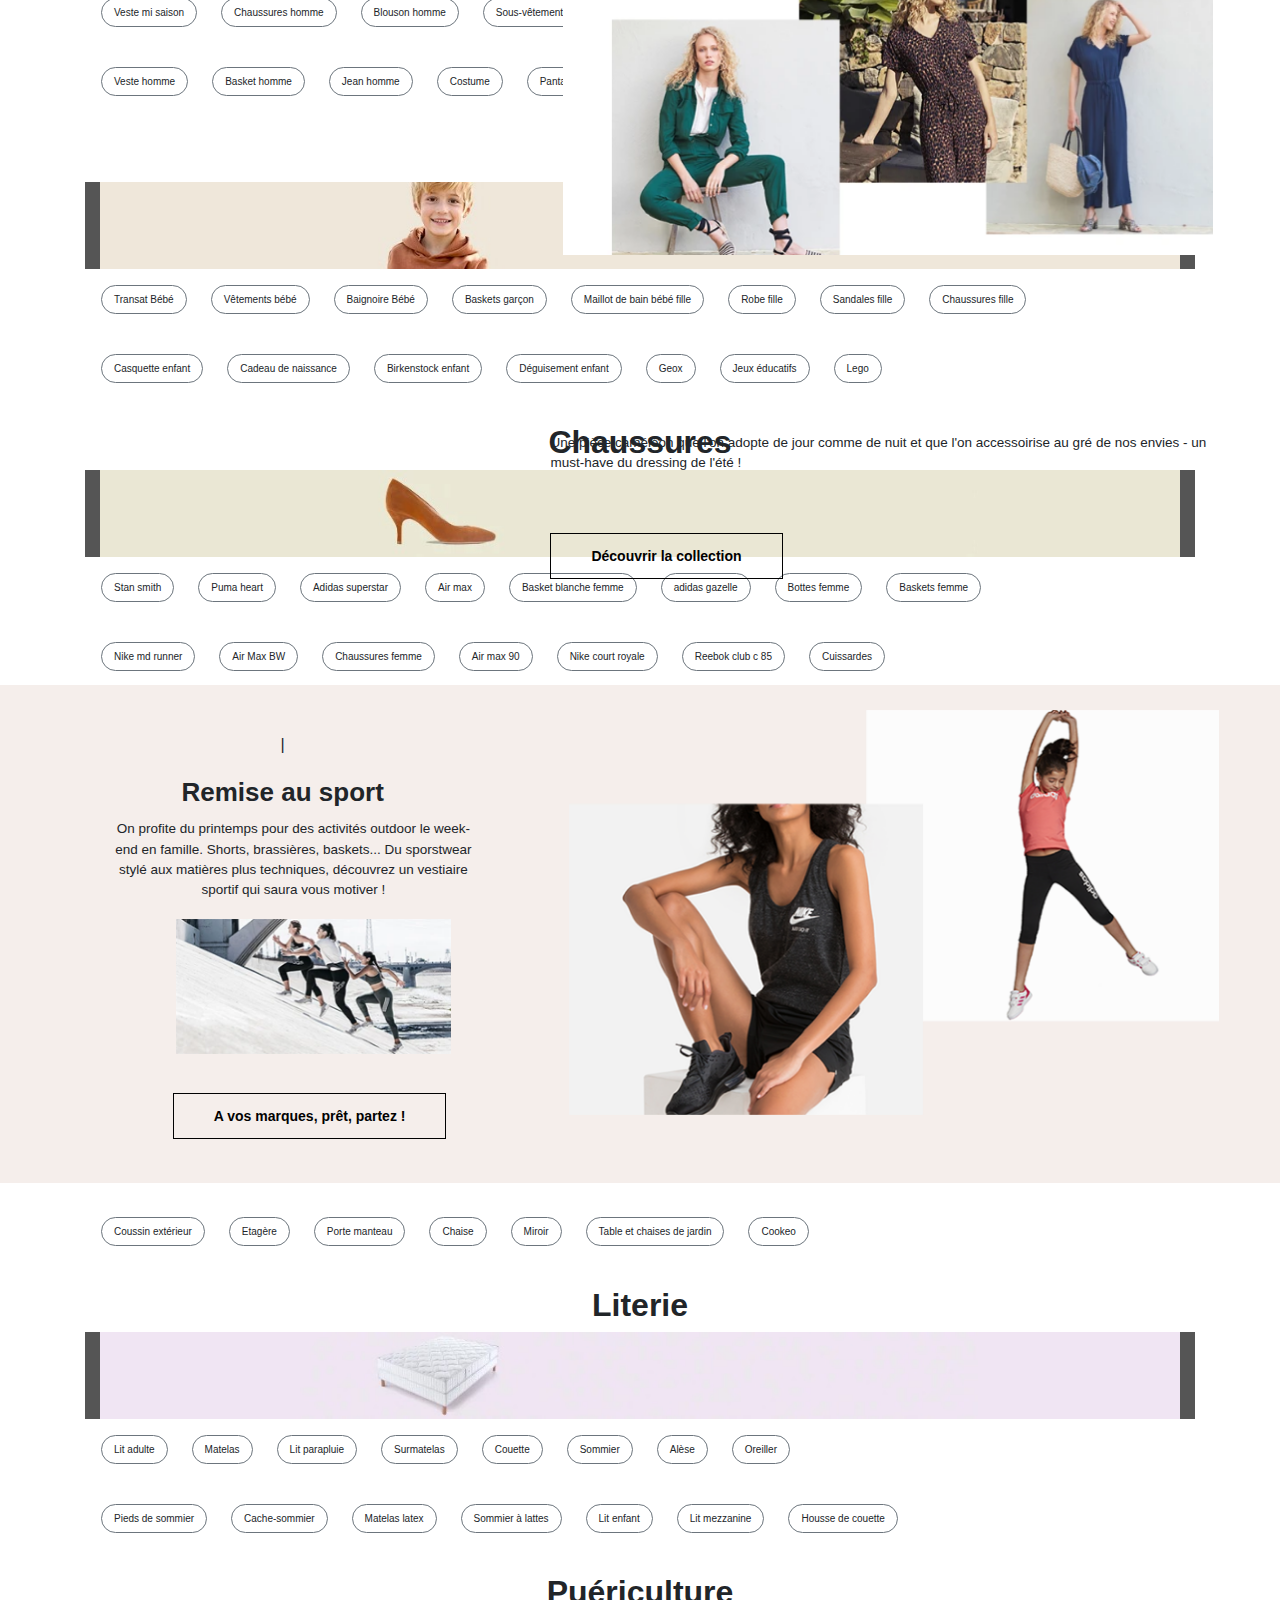
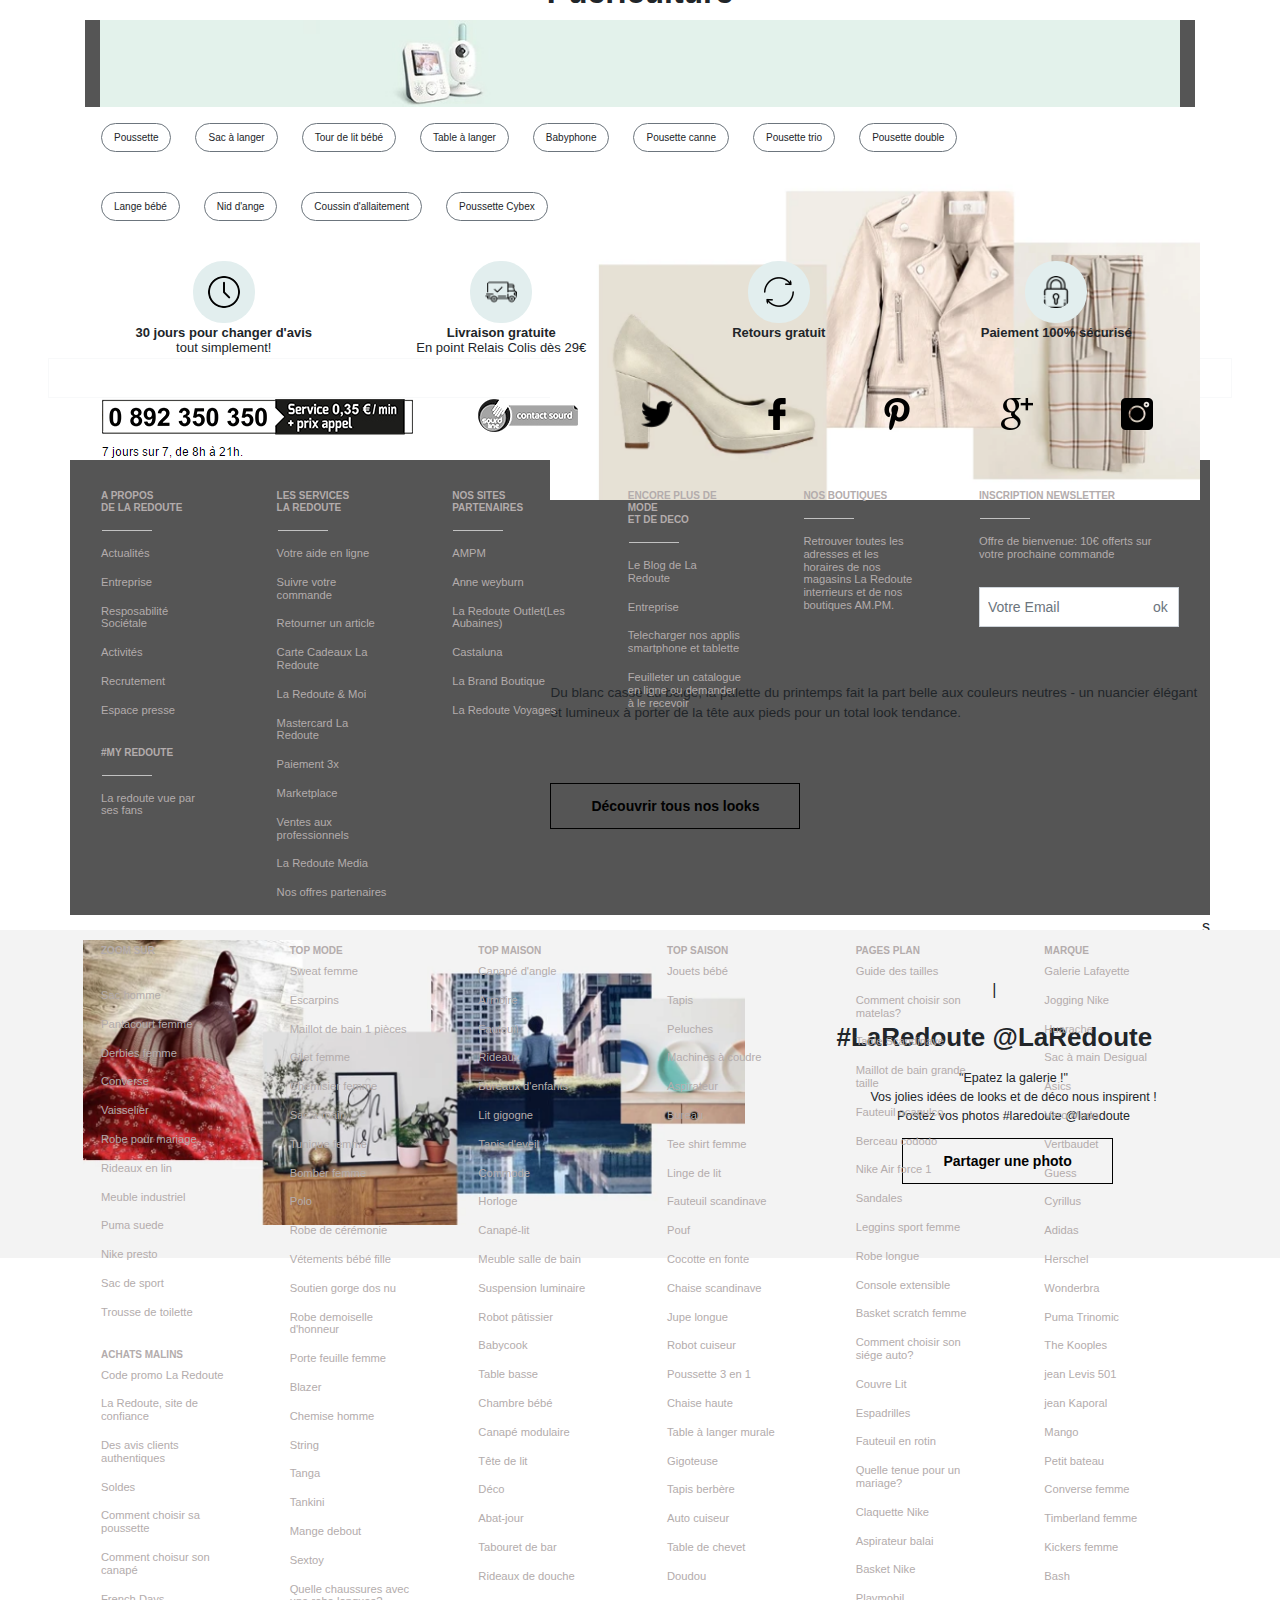
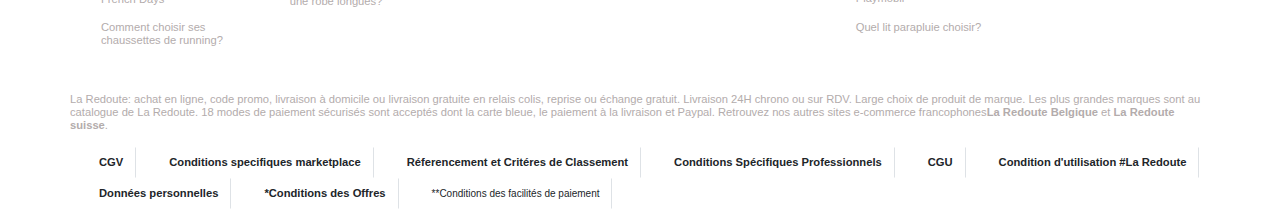
==== commit 94199fd2: "finish" ====
--- a/index.html
+++ b/index.html
@@ -1,15 +1,688 @@
-
 <!doctype html>
 <html lang="fr">
-
 <head>
-  <meta charset="utf-8">
+  <meta charset="utf-8" />
+  <meta name="viewport" content="width=device-width, initial-scale=1, shrink-to-fit=no">
   <link rel="stylesheet" href="https://stackpath.bootstrapcdn.com/bootstrap/4.3.1/css/bootstrap.min.css" integrity="sha384-ggOyR0iXCbMQv3Xipma34MD+dH/1fQ784/j6cY/iJTQUOhcWr7x9JvoRxT2MZw1T" crossorigin="anonymous" />
-  <meta name="viewport" content="width=device-width, initial-scale=1, shrink-to-fit=no">
-  <link rel="stylesheet" href="style.css"/>
-  <link rel="stylesheet" media="screen and (max-width: 1280px)" href="petite_resolution.css" />
+  <link rel="stylesheet" href="style.css" />
 </head>
 <body>
+
+
+  <!--LE HEADER-->
+
+  <header>
+    <!--LA BARRE NOIR-->
+    <div class="d-block p-2   text-white text-center col-sm-2 col-md col-lg"><p class="text1">Avec la Redoute & MOI, -10% supp sur la mode*</p>
+    </div>
+    <!--LA NAVBAR AVEC LOGO-->
+    <nav id="nav1" class="navbar navbar-light bg-white border-bottom col-sm-2 col-md col-lg  ">
+      <a class="navbar-brand" href="#">
+        <img src="images/0a.svg" class="ml-5" width="180" height="46.2" alt="Logo LaRedoute">
+      </a>
+      <form class="form-inline"> 
+        <input class="form-control mr-sm-2 " width="80" height="40" type="search" placeholder="Que recherchez-vous?" aria-label="Search">
+                <button class="btn btn-default my-2 my-sm-0" type="submit"><span class="glyphicon glyphicon-search"><img src="icons/1a.png" class="mr-1 " width="60" height="40" alt="search" /></button>
+        </form>
+        <img src="icons/1b.png" class="mr-1 " width="80" height="60" alt="mail"/>
+        <img src="icons/1c.png" class="mr-1" width="80" height="60" alt="avatar" />
+        <img src="icons/1d.png" class="mr-1" width="80" height="60" alt="coeur" />
+        <img src="icons/1e.png" class="mr-1" width="80" height="60" alt="panier" />
+      </nav>
+      <!--2EME NAVBAR AVEC VENTE FLASH ACTIVE-->
+      <nav class="nav nav-pills flex-column flex-sm-row">
+        <a class="flex-sm-fill text-sm-center nav-link p-3 elementnav " href="#">Femme</a>
+        <a class="flex-sm-fill text-sm-center nav-link p-3 elementnav " href="#">Homme</a>
+        <a class="flex-sm-fill text-sm-center nav-link p-3 elementnav" href="#">Enfant & Bébé</a>
+        <a class="flex-sm-fill text-sm-center nav-link p-3 elementnav" href="#">Meuble & Déco</a>
+        <a class="flex-sm-fill text-sm-center nav-link p-3 elementnav" href="#">Linge de Maison</a>
+        <a class="flex-sm-fill text-sm-center nav-link p-3 elementnav " href="#">Electroménager & High-Tech</a>
+        <a class="flex-sm-fill text-sm-center nav-link p-3 elementnav " href="#">Voyages & Loisirs</a>
+        <a class="flex-sm-fill text-sm-center nav-link p-3 elementnav text-danger"  href="#">Outlet</a>
+        <a class="flex-sm-fill text-sm-center nav-link active mr-3 vflash p-3 rounded-0 elementnav bg-danger"  href="#">Ventes Flash</a>
+      </nav>
+
+
+
+
+        <!-- Le BODY -->
+
+
+      <!--LE FOND D'ECRAN-->
+      <div class="container" >
+        <div class="row">
+          <div class="col">
+            <a href="#"><img id="img1" src="images/1a.jpg" class=" img-fluid img-responsive col col-md-12 col-lg-12 align-items-center" alt="La redoute fond principal" /></a>
+          </div>
+        </div>
+
+        <div class="d-block p-4 bg-white section"></div>
+
+
+<!-- CAROUSEL 1 -->
+
+
+
+        <div class="container">
+          <div class="row">
+            <div class="col    font-weight-bold ">
+              <a href="#"><img src="images/2a.png" class=" img-responsive graduateicon" width="190" height="250" alt="image article1"  /></a>
+              
+            </div>
+            <div class="col font-weight-bold">
+             <a href="#"><img src="images/2b.png" class=" img-responsive graduateicon" width="190" height="250" alt="image article1"  /></a>
+           
+            </div>
+            <div class="col  font-weight-bold">
+             <a href="#"><img src="images/2c.png" class=" img-responsive graduateicon" width="190" height="250" alt="image article1"  /></a>
+             
+            </div>
+
+            <div class="col  font-weight-bold">
+             <a href="#"><img src="images/2d.png" class=" img-responsive graduateicon" width="190" height="250" alt="image article1"  /></a>
+             
+            </div>
+
+            <div class="col  font-weight-bold">
+              <a href="#"><img src="images/2e.png" class=" img-responsive graduateicon" width="190" height="250" alt="image article1"  /></a>
+             
+            </div>
+          </div>
+        </div>
+
+        <p><br /><br /></p>
+
+        <div id="catalog" class="catalog-subtitle titre">
+  <p class="nand">|</p>
+   <p class="catalog">Ventes Flash</p>
+  <p id="police1">l'éphémère qui fait plaisir</p>
+</div>
+
+
+
+<!-- CAROUSEL 2 -->
+
+<div id="carousel2" class="carousel slide" data-ride="carousel" data-interval="false">
+  <div class="carousel-inner">
+    <div class="carousel-item active">
+      <a href=""><img src="images/3a.png" class="d-inline" alt="..."></a>
+    <a href=""><img src="images/3b.png" class="d-inline" alt="..."></a>
+    <a href=""><img src="images/3c.png" class="d-inline" alt="..."></a>
+    </div>
+    
+    <div class="carousel-item">
+      <a href=""><img src="images/3d.png" class="d-inline" alt="..."></a>
+    <a href=""><img src="images/3e.png" class="d-inline" alt="..."></a>
+    <a href=""><img src="images/3f.png" class="d-inline" alt="..."></a>
+    </div>
+
+    
+  </div>
+   <a class="left carousel-control" href="#carousel2" role="button" data-slide="prev">
+      <span id="chevron1" class="glyphicon glyphicon-chevron-left" aria-hidden="true"> </span>
+    <span class="sr-only">Previous</span>
+    </a>
+  <a class="right carousel-control" href="#carousel-example-generic" role="button" data-slide="next">
+    <span id="chevron2" class="glyphicon glyphicon-chevron-right" aria-hidden="true"></span>
+    <span class="sr-only">Next</span>
+  </a>
+</div>
+
+<button id="button0" type="button" class="btn btn-outline-dark" data-target="#">Découvrir toute les ventes flash</button>
+
+<p><br /><br /></p>
+
+
+
+<!-- Bloc 1 -->
+
+<div class="catalog-subtitle titre">
+  <p class="nand">|</p>
+    <p class="catalog">Les jours La Redoute Intérieurs<br />
+Jusqu'à 40%*</p>
+</div>
+
+  <div class="row">
+
+        <div id="bloc1" class="col-xs-12 col-sm-5"> 
+
+          <a href=""><img src="images/4b.png" title="Découvrir la collection" width="120%"></a></div>
+
+       <div id="bloc2" class="col-xs-12 col-sm-7"> 
+       
+         
+          <a href=""><img src="images/4a.png" title="Découvrir la collection" width="55%"></a></div>
+
+        <div id="bloc3" class="col-xs-12 col-sm-5"> 
+
+          <a href=""><img src="images/4c.png" title="Découvrir la collection" width="145%"></a></div>
+
+        <p id="p1" class="text margin-b">Profitez de 40% de réduction sur une sélection La Redoute Intérieurs.<br />
+          Un salon de jardin pour les beaux jours, le canapé dont on rêvait,<br />
+        l'objet déco tendance ou du linge de lit....</p>
+     
+ </div>
+
+<p><br /></p>
+
+
+ <button id="button0" type="button" class="btn btn-outline-dark" data-target="#">Découvrir la collection</button>
+
+ <p><br /><br /><br /></p>
+
+
+
+
+ <!-- CAROUSEL 3 -->
+
+
+ <p class="catalog">Nos meilleurs ventes</p>
+
+ 
+
+        <div class="container">
+          <div class="row">
+            <div class="col    font-weight-bold ">
+              <a href="#"><img src="images/5a.png" class=" img-responsive graduateicon" width="190" height="260" alt="image article1"  /></a>
+              
+            </div>
+            <div class="col font-weight-bold">
+             <a href="#"><img src="images/5b.png" class=" img-responsive graduateicon" width="190" height="260" alt="image article1"  /></a>
+           
+            </div>
+            <div class="col  font-weight-bold">
+             <a href="#"><img src="images/5c.png" class=" img-responsive graduateicon" width="190" height="260" alt="image article1"  /></a>
+             
+            </div>
+
+            <div class="col  font-weight-bold">
+             <a href="#"><img src="images/5d.png" class=" img-responsive graduateicon" width="190" height="260" alt="image article1"  /></a>
+             
+            </div>
+
+            <div class="col  font-weight-bold">
+              <a href="#"><img src="images/5e.png" class=" img-responsive graduateicon" width="190" height="260" alt="image article1"  /></a>
+             
+            </div>
+          </div>
+        </div>
+
+        <p><br /><br /></p>
+
+
+        <!-- BLOC 2 -->
+
+        <div id="catalog0" class="catalog-subtitle titre">
+  <p class="nand">|</p>
+   <p class="catalog">Tendances mode & maison</p>
+  <p id="police2" class="text-dark"><a href=""><u><b>Les robes Femme/fille</b></u></a> Indus color</p>
+</div>
+
+ 
+<a href="#"><img id="img6a" src="images/6a.jpg" class=" img-responsive graduateicon mr-5" width="575" height="575" alt="image article1"  /></a>
+
+<a href="#"><img id="img6b" src="images/6b.png" class=" img-responsive graduateicon mr-2" width="235" height="345" alt="image article1"  /></a>
+
+<a href="#"><img id="img6c" src="images/6c.png" class=" img-responsive graduateicon" width="235" height="345" alt="image article1"  /></a>
+
+<a href="#"><img id="img6d" src="images/6d.png" class=" img-responsive graduateicon mr-2" width="235" height="345" alt="image article1"  /></a>
+
+<a href="#"><img id="img6e" src="images/6e.png" class=" img-responsive graduateicon" width="235" height="365" alt="image article1"  /></a>
+
+ <button id="button1" type="button" class="btn btn-outline-dark" data-target="#">Telle mère</button>
+  <button id="button2" type="button" class="btn btn-outline-dark" data-target="#">Telle fille</button>
+
+
+
+
+<p><br /><br /><br /><br /><br /><br /><br /><br /><br /></p>
+
+
+
+<!-- BLOC 3 -->
+
+
+<div id="catalog1" class="catalog-subtitle titre">
+  <p class="nand">|</p>
+   <p class="catalog">Made in Roubaix</p>
+  <p id="police2" class="text-dark">un vrai travail d'équipe</p>
+</div>
+
+<a href="#"><img id="img7a" src="images/7a.png" class=" img-responsive graduateicon mr-5" width="452" height="617" alt="image article1"  /></a>
+
+<a href="#"><img id="img7b" src="images/7b.png" class=" img-responsive graduateicon mr-2" width="540" height="345" alt="image article1"  /></a>
+
+<p id="p2" class="text margin-b">La toute première collection capsule de T-shirts et sweats à<br />
+message entièrement réalisée par des collaborateurs La Redoute,<br />
+100% made in Roubaix !</p>
+
+<button id="button3" type="button" class="btn btn-outline-dark" data-target="#">Découvrir la sélection</button>
+
+
+<p><br /><br /><br /><br /><br /><br /><br /><br /><br /><br /><br /><br /><br /><br /><br /><br /><br /><br /><br /><br /><br /><br /><br /><br /><br /><br /><br /></p>
+
+
+<!-- CAROUSEL 4 -->
+
+
+<div id="catalog2" class="catalog-subtitle titre">
+  <p class="nand">|</p>
+   <p class="catalog">Les marques</p>
+  </div>
+
+
+<div id="carousel4" class="carousel slide" data-ride="carousel" data-interval="false">
+  <div class="carousel-inner">
+    <div class="carousel-item active">
+      <a href=""><img src="images/8a.png" class="d-inline" alt="..."></a>
+    <a href=""><img src="images/8b.png" class="d-inline" alt="..."></a>
+    <a href=""><img src="images/8c.png" class="d-inline" alt="..."></a>
+    </div>
+    
+    <div class="carousel-item">
+      <a href=""><img src="images/8c.png" class="d-inline" alt="..."></a>
+    <a href=""><img src="images/8d.png" class="d-inline" alt="..."></a>
+    <a href=""><img src="images/8e.png" class="d-inline" alt="..."></a>
+    </div>
+
+    
+  </div>
+   <a class="left carousel-control" href="#carousel2" role="button" data-slide="prev">
+      <span id="chevron1" class="glyphicon glyphicon-chevron-left" aria-hidden="true"> </span>
+    <span class="sr-only">Previous</span>
+    </a>
+  <a class="right carousel-control" href="#carousel-example-generic" role="button" data-slide="next">
+    <span id="chevron2" class="glyphicon glyphicon-chevron-right" aria-hidden="true"></span>
+    <span class="sr-only">Next</span>
+  </a>
+</div>
+
+<p><br /><br /></p>
+
+
+<!-- BLOC 4 -->
+
+
+<div id="catalog3" class="catalog-subtitle titre">
+  <p class="nand">|</p>
+   <p class="catalog">Conseil look !</p>
+  <p id="police2" class="text-dark">la combinaison</p>
+</div>
+
+<a href="#"><img id="img9a" src="images/9a.png" class=" img-responsive graduateicon mr-5" width="452" height="475" alt="image article1"  /></a>
+
+<a href="#"><img id="img9b" src="images/9b.png" class=" img-responsive graduateicon mr-2" width="650" height="335" alt="image article1"  /></a>
+
+<p id="p3" class="text margin-b">Une pièce caméléon que l'on adopte de jour comme de nuit et que l'on accessoirise au gré de nos envies - un<br />
+must-have du dressing de l'été !</p>
+
+<button id="button4" type="button" class="btn btn-outline-dark" data-target="#">Découvrir la collection</button>
+
+
+<p><br /><br /><br /><br /><br /><br /><br /><br /><br /><br /><br /><br /><br /><br /><br /><br /><br /><br /><br /><br /><br /><br /><br /><br /></p>
+
+
+<!-- BLOC 5 -->
+
+<div id="module">
+  <div class="row">
+
+<div id="catalog4" class="catalog-subtitle titre">
+  <p class="nand"><br /><br />|</p>
+   <p class="catalog">Remise au sport<br /><br /><br /><br /><br /><br /><br /><br /><br /><br /></p>
+ </div>
+
+ <p id="p4" class="text margin-b">On profite du printemps pour des activités outdoor le week-<br />
+  end en famille. Shorts, brassières, baskets... Du sporstwear<br />
+stylé aux matières plus techniques, découvrez un vestiaire<br />
+sportif qui saura vous motiver !</p>
+
+<a href="#"><img id="img10a" src="images/10a.png" class=" img-responsive graduateicon mr-2" width="275" height="135" alt="image article1"  /></a>
+
+<button id="button5" type="button" class="btn btn-outline-dark" data-target="#">A vos marques, prêt, partez !</button>
+
+<a href="#"><img id="img10b" src="images/10b.png" class=" img-responsive graduateicon mr-2" width="650" height="405" alt="image article1"  /></a>
+
+
+    </div>
+  </div>
+
+
+<p><br /><br /><br /><br /><br /><br /><br /><br /><br /><br /><br /><br /><br /><br /><br /><br /><br /><br /><br /><br /><br /></p>
+
+<!-- BLOC 6 -->
+
+
+<div id="catalog5" class="catalog-subtitle titre">
+  <p class="nand">|</p>
+   <p class="catalog">Conseil look !</p>
+  <p id="police2" class="text-dark">total look beige</p>
+</div>
+
+<a href="#"><img id="img11a" src="images/11a.png" class=" img-responsive graduateicon mr-5" width="452" height="475" alt="image article1"  /></a>
+
+<a href="#"><img id="img11b" src="images/11b.png" class=" img-responsive graduateicon mr-2" width="650" height="335" alt="image article1"  /></a>
+
+<p id="p5" class="text margin-b">Du blanc cassé au beige, la palette du printemps fait la part belle aux couleurs neutres - un nuancier élégant<br />
+et lumineux à porter de la tête aux pieds pour un total look tendance.</p>
+
+<button id="button6" type="button" class="btn btn-outline-dark" data-target="#">Découvrir tous nos looks</button>
+
+
+
+
+
+<!-- BLOC 7 -->
+
+<div id="module0">
+  <div class="row">
+    <p><br /><br /><br /><br /><br /><br /><br /><br /><br /><br /><br /><br /><br /></p>
+
+
+<div id="catalog7" class="catalog-subtitle titre">
+  <p class="nand"><br /><br />|</p>
+   <p class="catalog">#LaRedoute @LaRedoute</p>
+ </div>
+
+ <p id="p6" class="text margin-b">"Epatez la galerie !"<br />
+  Vos jolies idées de looks et de déco nous inspirent !<br />
+Postez vos photos #laredoute @laredoute</p>
+
+<a href="#"><img id="img12a" src="images/12a.png" class=" img-responsive graduateicon mr-2" width="662" height="285" alt="image article1"  /></a>
+
+<button id="button7" type="button" class="btn btn-outline-dark arrondi" data-target="#">Partager une photo</button>
+
+    </div>
+  </div>
+
+
+<p><br /><br /><br /><br /><br /><br /><br /><br /><br /><br /><br /><br /><br /><br /><br /><br /><br /><br /><br /><br /><br /><br /><br /><br /><br /><br /><br /><br /><br /><br /><br /><br /><br /><br /><br /><br /><br /><br /><br /></p>
+
+
+<!--PARTIE CATEGORIES LES PLUS RECHERCHER-->
+  <h1 class="text-center font-weight-bold">Catégories les plus recherchées</h1>
+  <div class="d-block p-1  bg-white">
+  </div>
+  <!--BLOC FEMME-->
+  <h2 class="text-center font-weight-bold">Femme</h2>
+  <div class="container-fluid"><p><img src="femme.jpg" class="img-fluid" alt="Responsive image"></p>
+  </div>
+  <div class="d-flex align-content-center flex-wrap">
+    <button type="button" class="btn btn-white mr-1 ml-3 rounded-pill border border-secondary ">Robe</button>
+    <button type="button" class="btn btn-white mr-1 ml-3 rounded-pill border border-secondary">Sac à dos femme</button>
+    <button type="button" class="btn btn-white mr-1 ml-3 rounded-pill border border-secondary ">Veste Primtemps femme</button>
+    <button type="button" class="btn btn-white mr-1 ml-3 rounded-pill border border-secondary">Maillot de bain</button>
+    <button type="button" class="btn btn-white mr-1 ml-3 rounded-pill border border-secondary">Robe de soirée</button>
+    <button type="button" class="btn btn-white  mr-1 ml-3 rounded-pill border border-secondary">Pantalon taille haute</button>
+    <button type="button" class="btn btn-white  mr-1 ml-3 rounded-pill border border-secondary">Pull femme</button>
+    <button type="button" class="btn btn-white mr-1 ml-3 rounded-pill border border-secondary">Robe salopette</button>
+
+  </div>
+  <div class="d-block p-1  bg-white">
+  </div>
+  <div class="d-flex align-content-center flex-wrap">
+    <button type="button" class="btn btn-white mr-2 ml-3 rounded-pill border border-secondary">Veste en cuir femme</button>
+    <button type="button" class="btn btn-white mr-2 ml-3 rounded-pill border border-secondary">Combinaison femme</button>
+    <button type="button" class="btn btn-white mr-2 ml-3 rounded-pill border border-secondary">Blouse femme</button>
+    <button type="button" class="btn btn-white mr-2 ml-3 rounded-pill border border-secondary"> Trench femme</button>
+    <button type="button" class="btn btn-white mr-2 ml-3 rounded-pill border border-secondary">Vêtements de grosesse</button>
+    <button type="button" class="btn btn-white  mr-2 ml-3 rounded-pill border border-secondary">Nouveautés femme Printemps-Eté 2019</button>
+    <button type="button" class="btn btn-white  mr-1 ml-3 rounded-pill border border-secondary">Jean femme</button>
+  </div>
+  <!--BLOC HOMME-->
+  <div class="d-block p-1  bg-white">
+  </div>
+  <h2 class="text-center font-weight-bold">Homme</h2>
+  <div class="container-fluid"><p><img src="homme.jpg" class="img-fluid" alt="Responsive image"></p>
+  </div>
+  <div class="d-flex align-content-center flex-wrap">
+    <button type="button" class="btn btn-white mr-2 ml-3 rounded-pill border border-secondary ">Veste mi saison</button>
+    <button type="button" class="btn btn-white mr-2 ml-3 rounded-pill border border-secondary">Chaussures homme</button>
+    <button type="button" class="btn btn-white mr-2 ml-3 rounded-pill border border-secondary">Blouson homme</button>
+    <button type="button" class="btn btn-white mr-2 ml-3 rounded-pill border border-secondary">Sous-vêtements homme</button>
+    <button type="button" class="btn btn-white mr-2 ml-3 rounded-pill border border-secondary">Levis</button>
+    <button type="button" class="btn btn-white  mr-2 ml-3 rounded-pill border border-secondary">Tee shirt homme</button>
+    <button type="button" class="btn btn-white  mr-2 ml-3 rounded-pill border border-secondary">Veste en cuir</button>
+    <button type="button" class="btn btn-white mr-2 ml-3 rounded-pill border border-secondary">Maillot de bain homme</button>
+
+  </div>
+  <div class="d-block p-1  bg-white">
+  </div>
+  <div class="d-flex align-content-center flex-wrap">
+    <button type="button" class="btn btn-white mr-2 ml-3 rounded-pill border border-secondary">Veste homme</button>
+    <button type="button" class="btn btn-white mr-2 ml-3 rounded-pill border border-secondary">Basket homme</button>
+    <button type="button" class="btn btn-white mr-2 ml-3 rounded-pill border border-secondary">Jean homme</button>
+    <button type="button" class="btn btn-white mr-2 ml-3 rounded-pill border border-secondary">Costume</button>
+    <button type="button" class="btn btn-white mr-2 ml-3 rounded-pill border border-secondary">Pantalon cargo homme</button>
+    <button type="button" class="btn btn-white  mr-2 ml-3 rounded-pill border border-secondary">Nike</button>
+    <button type="button" class="btn btn-white  mr-2 ml-3 rounded-pill border border-secondary">Casquette</button>
+  </div>
+  <div class="d-block p-1  bg-white">
+  </div>
+  <!--BLOC ENFANT-->
+  <h2 class="text-center font-weight-bold">Enfant</h2>
+  <div class="container-fluid"><p><img src="enfant.jpg" class="img-fluid" alt="Responsive image"></p>
+  </div>
+  <div class="d-flex align-content-center flex-wrap">
+    <button type="button" class="btn btn-white mr-2 ml-3 rounded-pill border border-secondary ">Transat Bébé</button>
+    <button type="button" class="btn btn-white mr-2 ml-3 rounded-pill border border-secondary">Vêtements bébé</button>
+    <button type="button" class="btn btn-white mr-2 ml-3 rounded-pill border border-secondary">Baignoire Bébé</button>
+    <button type="button" class="btn btn-white mr-2 ml-3 rounded-pill border border-secondary">Baskets garçon</button>
+    <button type="button" class="btn btn-white mr-2 ml-3 rounded-pill border border-secondary">Maillot de bain bébé fille</button>
+    <button type="button" class="btn btn-white  mr-2 ml-3 rounded-pill border border-secondary">Robe fille</button>
+    <button type="button" class="btn btn-white  mr-2 ml-3 rounded-pill border border-secondary">Sandales fille</button>
+    <button type="button" class="btn btn-white mr-2 ml-3 rounded-pill border border-secondary">Chaussures fille</button>
+
+  </div>
+  <div class="d-block p-1  bg-white">
+  </div>
+  <div class="d-flex align-content-center flex-wrap">
+    <button type="button" class="btn btn-white mr-2 ml-3 rounded-pill border border-secondary">Casquette enfant</button>
+    <button type="button" class="btn btn-white mr-2 ml-3 rounded-pill border border-secondary">Cadeau de naissance</button>
+    <button type="button" class="btn btn-white mr-2 ml-3 rounded-pill border border-secondary">Birkenstock enfant</button>
+    <button type="button" class="btn btn-white mr-2 ml-3 rounded-pill border border-secondary">Déguisement enfant</button>
+    <button type="button" class="btn btn-white mr-2 ml-3 rounded-pill border border-secondary">Geox</button>
+    <button type="button" class="btn btn-white  mr-2 ml-3 rounded-pill border border-secondary">Jeux éducatifs</button>
+    <button type="button" class="btn btn-white  mr-2 ml-3 rounded-pill border border-secondary"> Lego</button>
+  </div>
+  <div class="d-block p-1  bg-white">
+  </div>
+  <!--BLOC CHAUSSURES-->
+  <h2 class="text-center font-weight-bold">Chaussures</h2>
+  <div class="container-fluid"><p><img src="chaussures.jpg" class="img-fluid" alt="Responsive image"></p>
+  </div>
+  <div class="d-flex align-content-center flex-wrap">
+    <button type="button" class="btn btn-white mr-2 ml-3 rounded-pill border border-secondary ">Stan smith</button>
+    <button type="button" class="btn btn-white mr-2 ml-3 rounded-pill border border-secondary">Puma heart</button>
+    <button type="button" class="btn btn-white mr-2 ml-3 rounded-pill border border-secondary">Adidas superstar</button>
+    <button type="button" class="btn btn-white mr-2 ml-3 rounded-pill border border-secondary">Air max</button>
+    <button type="button" class="btn btn-white mr-2 ml-3 rounded-pill border border-secondary"> Basket blanche femme</button>
+    <button type="button" class="btn btn-white  mr-2 ml-3 rounded-pill border border-secondary">adidas gazelle</button>
+    <button type="button" class="btn btn-white  mr-2 ml-3 rounded-pill border border-secondary">Bottes femme</button>
+    <button type="button" class="btn btn-white mr-2 ml-3 rounded-pill border border-secondary">Baskets femme</button>
+  </div>
+  <div class="d-block p-1  bg-white">
+  </div>
+  <div class="d-flex align-content-center flex-wrap">
+    <button type="button" class="btn btn-white mr-2 ml-3 rounded-pill border border-secondary">Nike md runner</button>
+    <button type="button" class="btn btn-white mr-2 ml-3 rounded-pill border border-secondary">Air Max BW</button>
+    <button type="button" class="btn btn-white mr-2 ml-3 rounded-pill border border-secondary">Chaussures femme</button>
+    <button type="button" class="btn btn-white mr-2 ml-3 rounded-pill border border-secondary">Air max 90</button>
+    <button type="button" class="btn btn-white mr-2 ml-3 rounded-pill border border-secondary">Nike court royale</button>
+    <button type="button" class="btn btn-white  mr-2 ml-3 rounded-pill border border-secondary">Reebok club c 85</button>
+    <button type="button" class="btn btn-white  mr-2 ml-3 rounded-pill border border-secondary">Cuissardes</button>
+  </div>
+  <div class="d-block p-1  bg-white">
+  </div>
+  <!--BLOC LINGERIE-->
+  <h2 class="text-center font-weight-bold">Lingerie</h2>
+  <div class="container-fluid"><p><img src="lingerie.jpg" class="img-fluid" alt="Responsive image"></p>
+  </div>
+  <div class="d-flex align-content-center flex-wrap">
+    <button type="button" class="btn btn-white mr-2 ml-3 rounded-pill border border-secondary ">Pyjama femme</button>
+    <button type="button" class="btn btn-white mr-2 ml-3 rounded-pill border border-secondary">Lingerie sexy</button>
+    <button type="button" class="btn btn-white mr-2 ml-3 rounded-pill border border-secondary">Soutien gorge</button>
+    <button type="button" class="btn btn-white mr-2 ml-3 rounded-pill border border-secondary">Porte jarretelles</button>
+    <button type="button" class="btn btn-white mr-2 ml-3 rounded-pill border border-secondary">Nuisette</button>
+    <button type="button" class="btn btn-white  mr-2 ml-3 rounded-pill border border-secondary">Sous vêtements femme</button>
+    <button type="button" class="btn btn-white  mr-2 ml-3 rounded-pill border border-secondary">Robe de chambre</button>
+    <button type="button" class="btn btn-white mr-2 ml-3 rounded-pill border border-secondary">Guêpière</button>
+  </div>
+  <div class="d-block p-1  bg-white">
+  </div>
+  <div class="d-flex align-content-center flex-wrap">
+    <button type="button" class="btn btn-white mr-2 ml-3 rounded-pill border border-secondary">Body femme</button>
+    <button type="button" class="btn btn-white mr-2 ml-3 rounded-pill border border-secondary">Chemise de nuit</button>
+    <button type="button" class="btn btn-white mr-2 ml-3 rounded-pill border border-secondary">Collants</button>
+    <button type="button" class="btn btn-white mr-2 ml-3 rounded-pill border border-secondary">Soutien gorge d'allaitement</button>
+    <button type="button" class="btn btn-white mr-2 ml-3 rounded-pill border border-secondary">Fond de robe</button>
+    <button type="button" class="btn btn-white  mr-2 ml-3 rounded-pill border border-secondary">Lingerie grande taille</button>
+    <button type="button" class="btn btn-white  mr-2 ml-3 rounded-pill border border-secondary">Culotte femme</button>
+  </div>
+  <div class="d-block p-1  bg-white">
+  </div>
+  <!--BLOC MEUBLE-->
+  <h2 class="text-center font-weight-bold">Meuble</h2>
+  <div class="container-fluid"><p><img src="meuble.jpg" class="img-fluid" alt="Responsive image"></p>
+  </div>
+  <div class="d-flex align-content-center flex-wrap">
+    <button type="button" class="btn btn-white mr-2 ml-3 rounded-pill border border-secondary ">Canapé</button>
+    <button type="button" class="btn btn-white mr-2 ml-3 rounded-pill border border-secondary">Déco jardin</button>
+    <button type="button" class="btn btn-white mr-2 ml-3 rounded-pill border border-secondary">Rideaux occultants</button>
+    <button type="button" class="btn btn-white mr-2 ml-3 rounded-pill border border-secondary">Meuble tv</button>
+    <button type="button" class="btn btn-white mr-2 ml-3 rounded-pill border border-secondary">Canapé convertible</button>
+    <button type="button" class="btn btn-white  mr-2 ml-3 rounded-pill border border-secondary">Bibliothèque</button>
+    <button type="button" class="btn btn-white  mr-2 ml-3 rounded-pill border border-secondary">Store</button>
+    <button type="button" class="btn btn-white mr-2 ml-3 rounded-pill border border-secondary">Table de salle à manger</button>
+  </div>
+  <div class="d-block p-1  bg-white">
+  </div>
+  <div class="d-flex align-content-center flex-wrap">
+    <button type="button" class="btn btn-white mr-2 ml-3 rounded-pill border border-secondary">Coussin extérieur</button>
+    <button type="button" class="btn btn-white mr-2 ml-3 rounded-pill border border-secondary">Etagère</button>
+    <button type="button" class="btn btn-white mr-2 ml-3 rounded-pill border border-secondary">Porte manteau</button>
+    <button type="button" class="btn btn-white mr-2 ml-3 rounded-pill border border-secondary">Chaise</button>
+    <button type="button" class="btn btn-white mr-2 ml-3 rounded-pill border border-secondary">Miroir</button>
+    <button type="button" class="btn btn-white  mr-2 ml-3 rounded-pill border border-secondary">Table et chaises de jardin</button>
+    <button type="button" class="btn btn-white  mr-2 ml-3 rounded-pill border border-secondary">Cookeo</button>
+  </div>
+  <div class="d-block p-1  bg-white">
+  </div>
+  <!--BLOC LITERIE-->
+  <h2 class="text-center font-weight-bold">Literie</h2>
+  <div class="container-fluid"><p><img src="literie.jpg" class="img-fluid" alt="Responsive image"></p>
+  </div>
+  <div class="d-flex align-content-center flex-wrap">
+    <button type="button" class="btn btn-white mr-2 ml-3 rounded-pill border border-secondary ">Lit adulte</button>
+    <button type="button" class="btn btn-white mr-2 ml-3 rounded-pill border border-secondary">Matelas</button>
+    <button type="button" class="btn btn-white mr-2 ml-3 rounded-pill border border-secondary">Lit parapluie</button>
+    <button type="button" class="btn btn-white mr-2 ml-3 rounded-pill border border-secondary">Surmatelas</button>
+    <button type="button" class="btn btn-white mr-2 ml-3 rounded-pill border border-secondary">Couette</button>
+    <button type="button" class="btn btn-white  mr-2 ml-3 rounded-pill border border-secondary">Sommier</button>
+    <button type="button" class="btn btn-white  mr-2 ml-3 rounded-pill border border-secondary">Alèse</button>
+    <button type="button" class="btn btn-white mr-2 ml-3 rounded-pill border border-secondary">Oreiller</button>
+  </div>
+  <div class="d-block p-1  bg-white">
+  </div>
+  <div class="d-flex align-content-center flex-wrap">
+    <button type="button" class="btn btn-white mr-2 ml-3 rounded-pill border border-secondary">Pieds de sommier</button>
+    <button type="button" class="btn btn-white mr-2 ml-3 rounded-pill border border-secondary">Cache-sommier</button>
+    <button type="button" class="btn btn-white mr-2 ml-3 rounded-pill border border-secondary">Matelas latex</button>
+    <button type="button" class="btn btn-white mr-2 ml-3 rounded-pill border border-secondary">Sommier à lattes</button>
+    <button type="button" class="btn btn-white mr-2 ml-3 rounded-pill border border-secondary">Lit enfant</button>
+    <button type="button" class="btn btn-white  mr-2 ml-3 rounded-pill border border-secondary">Lit mezzanine</button>
+    <button type="button" class="btn btn-white  mr-2 ml-3 rounded-pill border border-secondary">Housse de couette</button>
+  </div>
+  <div class="d-block p-1  bg-white">
+  </div>
+  <!--BLOC PUERICULTURE-->
+  <h2 class="text-center font-weight-bold">Puériculture</h2>
+  <div class="container-fluid"><p><img src="pueri.jpg" class="img-fluid" alt="Responsive image"></p>
+  </div>
+  <div class="d-flex align-content-center flex-wrap">
+    <button type="button" class="btn btn-white mr-2 ml-3 rounded-pill border border-secondary ">Poussette</button>
+    <button type="button" class="btn btn-white mr-2 ml-3 rounded-pill border border-secondary">Sac à langer</button>
+    <button type="button" class="btn btn-white mr-2 ml-3 rounded-pill border border-secondary">Tour de lit bébé</button>
+    <button type="button" class="btn btn-white mr-2 ml-3 rounded-pill border border-secondary">Table à langer</button>
+    <button type="button" class="btn btn-white mr-2 ml-3 rounded-pill border border-secondary">Babyphone</button>
+    <button type="button" class="btn btn-white  mr-2 ml-3 rounded-pill border border-secondary">Pousette canne</button>
+    <button type="button" class="btn btn-white  mr-2 ml-3 rounded-pill border border-secondary">Pousette trio</button>
+    <button type="button" class="btn btn-white mr-2 ml-3 rounded-pill border border-secondary">Pousette double</button>
+  </div>
+  <div class="d-block p-1  bg-white">
+  </div>
+  <div class="d-flex align-content-center flex-wrap">
+    <button type="button" class="btn btn-white mr-2 ml-3 rounded-pill border border-secondary">Lange bébé</button>
+    <button type="button" class="btn btn-white mr-2 ml-3 rounded-pill border border-secondary">Nid d'ange</button>
+    <button type="button" class="btn btn-white mr-2 ml-3 rounded-pill border border-secondary">Coussin d'allaitement</button>
+    <button type="button" class="btn btn-white mr-2 ml-3 rounded-pill border border-secondary">Poussette Cybex</button>
+    <button type="button" class="btn btn-white mr-2 ml-3 rounded-pill border border-secondary">Parc bébé</button>
+    <button type="button" class="btn btn-white  mr-2 ml-3 rounded-pill border border-secondary">Chaussures bébé fille</button>
+    <button type="button" class="btn btn-white  mr-2 ml-3 rounded-pill border border-secondary">Porte bébé</button>
+  </div>
+  <div class="d-block p-1  bg-white">
+  </div>
+
+
+
+
+<!--PARTIE 1 du footer-->
+<footer>
+<div class="container ">
+  <div class="row">
+    <div class="col-sm stude mr-3 ml-3 ">
+      <img src="clock.png" class=" img-responsive iconfoot" title="iconehorloge"  alt="Responsive image horloge"  />
+      <p class="font-weight-bold text-center p1">30 jours pour changer d'avis</p>
+      <p class="text-center p2">tout simplement!</p>
+    </div>
+    <div class="col-sm stude mr-3 ml-3 ">
+      <img src="camion.png" class=" img-responsive iconfoot" title="iconecamion"  alt="Responsive image horloge"  />
+      <p class="font-weight-bold text-center p1">Livraison gratuite</p>
+      <p class="text-center p2">En point Relais Colis dès 29€</p>
+    </div>
+    <div class="col-sm stude mr-3 ml-3 ">
+      <img src="recycle.png" class=" img-responsive iconfoot" title="iconerecycle"  alt="Responsive image horloge"  />
+      <p class="font-weight-bold text-center p1">Retours gratuit</p>
+
+    </div>
+    <div class="col-sm stude mr-3 ml-3 ">
+      <img src="lock.png" class=" img-responsive iconfoot" title="iconecadenas"  alt="Responsive image horloge"  />
+      <p class="font-weight-bold text-center p1">Paiement 100% sécurisé</p>
+
+    </div>
+  </div>
+</div>
+
+</div>
+<div class="d-block mr-5 ml-5 bg-white  text-white border border-light">
+</div>
+
+</div>
+<!--PARTIE AVEC LES RESEAUX SOCIAUX-->
+<div class="container ">
+  <div class="row">
+    <div class="col-sm stude mr-3 ml-3 ">
+      <img src="num.gif" class=" img-responsive " title="iconehorloge"  alt="Responsive image horloge"  />
+      </div>
+      <div class="col-sm stude mr-3 ml-3 ">
+        <img src="sourdine.gif" class=" img-responsive " title="iconehorloge"  alt="Responsive image horloge"  />
+        </div>
+        <div class="col-sm stude mr-3 ml-3 ">
+          <img src="twitter.png" class=" img-responsive " title="iconehorloge"  alt="Responsive image horloge"  />
+          </div>
+          <div class="col-sm stude mr-3 ml-3 ">
+            <img src="facebook.png" class=" img-responsive " title="iconehorloge"  alt="Responsive image horloge"  />
+            </div>
+            <div class="col-sm stude mr-3 ml-3 ">
+              <img src="pinterest.png" class=" img-responsive " title="iconehorloge"  alt="Responsive image horloge"  />
+              </div>
+              <div class="col-sm stude mr-3 ml-3 ">
+                <img src="google.png" class=" img-responsive " title="iconehorloge"  alt="Responsive image horloge"  />
+                </div>
+                <div class="col-sm stude mr-3 ml-3 ">
+                  <img src="instagram.png" class=" img-responsive " title="iconehorloge"  alt="Responsive image horloge"  />
+                  </div>
+
 
 
 
@@ -293,9 +966,20 @@
 <button type="button" class="btn btn-white mr-1 ml-3 border-right light rounded-0 condition">*Conditions des Offres</button>
 <button type="button" class="btn btn-white mr-1 ml-3 border-right light rounded-0 ">**Conditions des facilités de paiement</button>
 </div>
+
+
+
+
+
+
+
 </footer>
-<script src="https://code.jquery.com/jquery-3.3.1.slim.min.js" integrity="sha384-q8i/X+965DzO0rT7abK41JStQIAqVgRVzpbzo5smXKp4YfRvH+8abtTE1Pi6jizo" crossorigin="anonymous"></script>
-<script src="https://cdnjs.cloudflare.com/ajax/libs/popper.js/1.14.7/umd/popper.min.js" integrity="sha384-UO2eT0CpHqdSJQ6hJty5KVphtPhzWj9WO1clHTMGa3JDZwrnQq4sF86dIHNDz0W1" crossorigin="anonymous"></script>
-<script src="https://stackpath.bootstrapcdn.com/bootstrap/4.3.1/js/bootstrap.min.js" integrity="sha384-JjSmVgyd0p3pXB1rRibZUAYoIIy6OrQ6VrjIEaFf/nJGzIxFDsf4x0xIM+B07jRM" crossorigin="anonymous"></script>
-</body>
-</html>
+
+
+
+        
+        <script src="https://code.jquery.com/jquery-3.3.1.slim.min.js" integrity="sha384-q8i/X+965DzO0rT7abK41JStQIAqVgRVzpbzo5smXKp4YfRvH+8abtTE1Pi6jizo" crossorigin="anonymous"></script>
+        <script src="https://cdnjs.cloudflare.com/ajax/libs/popper.js/1.14.7/umd/popper.min.js" integrity="sha384-UO2eT0CpHqdSJQ6hJty5KVphtPhzWj9WO1clHTMGa3JDZwrnQq4sF86dIHNDz0W1" crossorigin="anonymous"></script>
+        <script src="https://stackpath.bootstrapcdn.com/bootstrap/4.3.1/js/bootstrap.min.js" integrity="sha384-JjSmVgyd0p3pXB1rRibZUAYoIIy6OrQ6VrjIEaFf/nJGzIxFDsf4x0xIM+B07jRM" crossorigin="anonymous"></script>
+      </body>
+</html>--- a/style.css
+++ b/style.css
@@ -1,3 +1,481 @@
+/*PARTIE HEADER*/
+
+  /*LE BLOC NOIR*/
+  .d-block
+  {
+    background-color: black;
+    height:40px;
+  }
+
+  /*LA NAV BARRE AVEC LE LOGO*/
+
+
+
+
+
+  /*LA NAV AVEC VENTES FLASH ACTIVE*/
+
+  .vflash
+  {
+    background-color: #e23655 !important;
+  }
+
+  .elementnav
+  {
+    color: black;
+    font-size: 13px;
+}
+
+
+/*PARTIE BODY*/
+
+
+body {
+	background-color: #ffffff;
+}
+
+
+header {
+	background-color: #ffffff;
+}
+
+#img1
+{
+position: relative;
+width: 150%;
+height: 100%;
+}
+
+.catalog
+{
+	margin-top: 0;
+margin-bottom: 20px;
+font-size: 26px;
+font-weight: bold;
+text-align: center;
+}
+
+#bloc1
+{
+ position: relative;
+ left: 6%;
+ }
+
+ #bloc2
+ {
+ 	position: relative;
+ 	left: 15%;
+ }
+
+#bloc3
+{
+	position: absolute;
+	top: 365%;
+	left: -4%;
+}
+
+#p1
+{
+	text-align: right;
+width: 100%;
+padding-left: 35%;
+position: absolute;
+left: -45%;
+top : 373%;
+}
+
+#button0
+{
+	margin-top: 10px;
+background: transparent;
+border: solid 1px #010101;
+padding: 14px 40px;
+font: 600 14px 'Source Sans Pro',arial;
+    font-family: "Source Sans Pro", arial;
+color: #010101;
+position: relative;
+left: 35%;
+}
+
+#carousel2 
+{
+	background-image:none !important;
+   filter:none !important;
+   position: relative;
+   left: 9%;
+}
+
+.glyphicon.glyphicon-chevron-right
+{
+   color:black; 
+   }
+   
+  #chevron1, #chevron2
+   {
+   	margin-left : 10%;
+   	color:black;
+   } 
+
+.nand 
+{
+text-align: center;
+}
+
+#police1
+{
+	color: #E23655;
+	font-family: 'Sacramento',arial!important;
+text-align: center;
+
+}
+
+#police2
+{
+	text-align: center;
+	font-size: 13px;
+	letter-spacing: 0.8px;
+	font-family: arial;
+	color: #010101!important;
+
+}
+
+#img6a 
+{
+	position: relative;
+	left: 0%;
+}
+
+#img6b
+{
+	position: absolute;
+	top: 500%;
+	left: 57%;
+}
+
+#img6c
+{
+	position: absolute;
+	top: 500%;
+	left: 76%;
+}
+
+#img6d
+{
+	position: absolute;
+	top: 560%;
+	left: 57%;
+}
+
+#img6e
+{
+	position: absolute;
+	top: 560%;
+	left: 76%;
+}
+
+#button1
+{
+	margin-top: 10px;
+background: transparent;
+border: solid 1px #010101;
+padding: 14px 40px;
+font: 600 14px 'Source Sans Pro',arial;
+    font-family: "Source Sans Pro", arial;
+color: #010101;
+position: absolute;
+left: 17%;
+top: 597%;
+}
+
+#button2
+{
+	margin-top: 10px;
+background: transparent;
+border: solid 1px #010101;
+padding: 14px 40px;
+font: 600 14px 'Source Sans Pro',arial;
+    font-family: "Source Sans Pro", arial;
+color: #010101;
+position: absolute;
+left: 30%;
+top: 597%;
+}
+
+#img7a
+{
+position: absolute;
+	top: 655%;
+	left: 6%;
+}
+
+#img7b
+{
+	position: absolute;
+	top: 665%;
+	left: 52.5%;
+}
+
+#p2
+{
+text-align: left;
+width: 50%;
+margin-bottom: 24px;
+font-family: 'Source Sans Pro',Arial,sans-serif !important;
+position: absolute;
+top: 725%;
+left: 43%;
+}
+
+#button3
+{
+	margin-top: 10px;
+background: transparent;
+border: solid 1px #010101;
+padding: 14px 40px;
+font: 600 14px 'Source Sans Pro',arial;
+    font-family: "Source Sans Pro", arial;
+color: #010101;
+position: absolute;
+left: 43%;
+top: 738%;
+}
+
+#carousel4
+{
+	background-image:none !important;
+   filter:none !important;
+   position: relative;
+   left: 9%;
+}
+
+#img9a
+{
+	position: absolute;
+	left: 6%;
+}
+
+#img9b
+{
+	position: absolute;
+	left: 44%;
+	top: 880%;
+}
+
+#p3
+{
+	text-align: left;
+	font-size: 13.5px;
+margin-bottom: 15px;
+font-family: 'Source Sans Pro',Arial,sans-serif !important;
+position: absolute;
+top: 937%;
+left: 43%;
+}
+
+#button4
+{
+	margin-top: 10px;
+background: transparent;
+border: solid 1px #010101;
+padding: 14px 40px;
+font: 600 14px 'Source Sans Pro',arial;
+    font-family: "Source Sans Pro", arial;
+color: #010101;
+position: absolute;
+left: 43%;
+top: 947%;
+}
+
+#module
+{
+	background-color: #f5eeeb;
+	position: absolute;
+	top: 965%;
+	left: 0%;
+	right: 0%;
+}
+
+#catalog4
+{
+	position: relative;
+	left: 15%;
+}
+
+#p4
+{
+text-align: center;
+font-family: 'Source Sans Pro',Arial,sans-serif !important;
+font-size: 13.5px;
+position: absolute;
+left: 9%;
+top: 27%;
+}
+
+#img10a
+{
+	position: relative;
+	left: -4%;
+	top: 47%;
+}
+
+#button5
+{
+	margin-top: 10px;
+background: transparent;
+border: solid 1px #010101;
+padding: 14px 40px;
+font: 600 14px 'Source Sans Pro',arial;
+    font-family: "Source Sans Pro", arial;
+color: #010101;
+position: absolute;
+left: 13.5%;
+top: 80%;
+}
+
+#img10b
+{
+position: relative;
+	left: 15%;
+	top: 5%;	
+}
+
+#img11a
+{
+	position: absolute;
+	left: 6%;
+}
+
+#img11b
+{
+	position: absolute;
+	left: 43%;
+	top: 1085%;
+}
+
+#p5
+{
+	text-align: left;
+	font-size: 13.5px;
+margin-bottom: 15px;
+font-family: 'Source Sans Pro',Arial,sans-serif !important;
+position: absolute;
+top: 1142.5%;
+left: 43%;
+}
+
+#button6
+{
+	margin-top: 10px;
+background: transparent;
+border: solid 1px #010101;
+padding: 14px 40px;
+font: 600 14px 'Source Sans Pro',arial;
+    font-family: "Source Sans Pro", arial;
+color: #010101;
+position: absolute;
+left: 43%;
+top: 1152.5%;
+
+}
+
+#module0
+{
+	background-color: #f3f3f3;
+	position: absolute;
+	top: 1170%;
+	left: 0%;
+	right: 0%;
+}
+
+#catalog7
+{
+	position: relative;
+	left: 65%;
+	top: %;
+}
+
+#p6
+{
+	text-align: center;
+font-family: 'Source Sans Pro',Arial,sans-serif !important;
+font-size: 12.5px;
+position: absolute;
+left: 68%;
+top: 42.5%;
+}
+
+#img12a
+{
+	position: relative;
+	top: 3%;
+	left: -32.5%;
+}
+
+
+#button7
+{
+	margin-top: 10px;
+background: transparent;
+border: solid 1px #010101;
+padding: 14px 40px;
+font: 600 14px 'Source Sans Pro',arial;
+    font-family: "Source Sans Pro", arial;
+color: #010101;
+position: absolute;
+left: 70.5%;
+top: 60.5%;
+}
+
+
+
+
+/* Modification class btn bootstrap */
+
+
+.btn{
+
+	border-radius:0rem;
+}
+
+
+/*PARTIE CATEGORIES LES PLUS RECHERCHER*/
+.btn
+{
+  font-size: 10px;
+}
+
+/* 1ERE PARTIE FOOTER & LES ICONES RESEAUX SOCIAUX*/
+
+/*LES ICONES TWITTER ETC*/
+
+.iconfoot
+{
+  padding: 15px 15px 15px 15px;
+  display: block;
+  margin-left: auto;
+  margin-right: auto;
+  background-color: #e2eeee;
+  border-radius: 30px;
+}
+
+/*LES PARAGRAPHES SOUS LES ICONES DE CONDITIONS*/
+.p1
+{
+  font-size: 13px;
+}
+
+.p2
+{
+  margin: -20px 0 0 0;
+  font-size: 13px;
+}
+
+/*LE BLOC NOIR*/
+.d-block1
+{
+  background-color: black;
+  height:40px;
+}
 
 /*suite footer*/
 .container-fluid{
@@ -46,4 +524,4 @@
 .condition{
   font-weight: bold;
   font-size: 0.7rem;
-}
+}